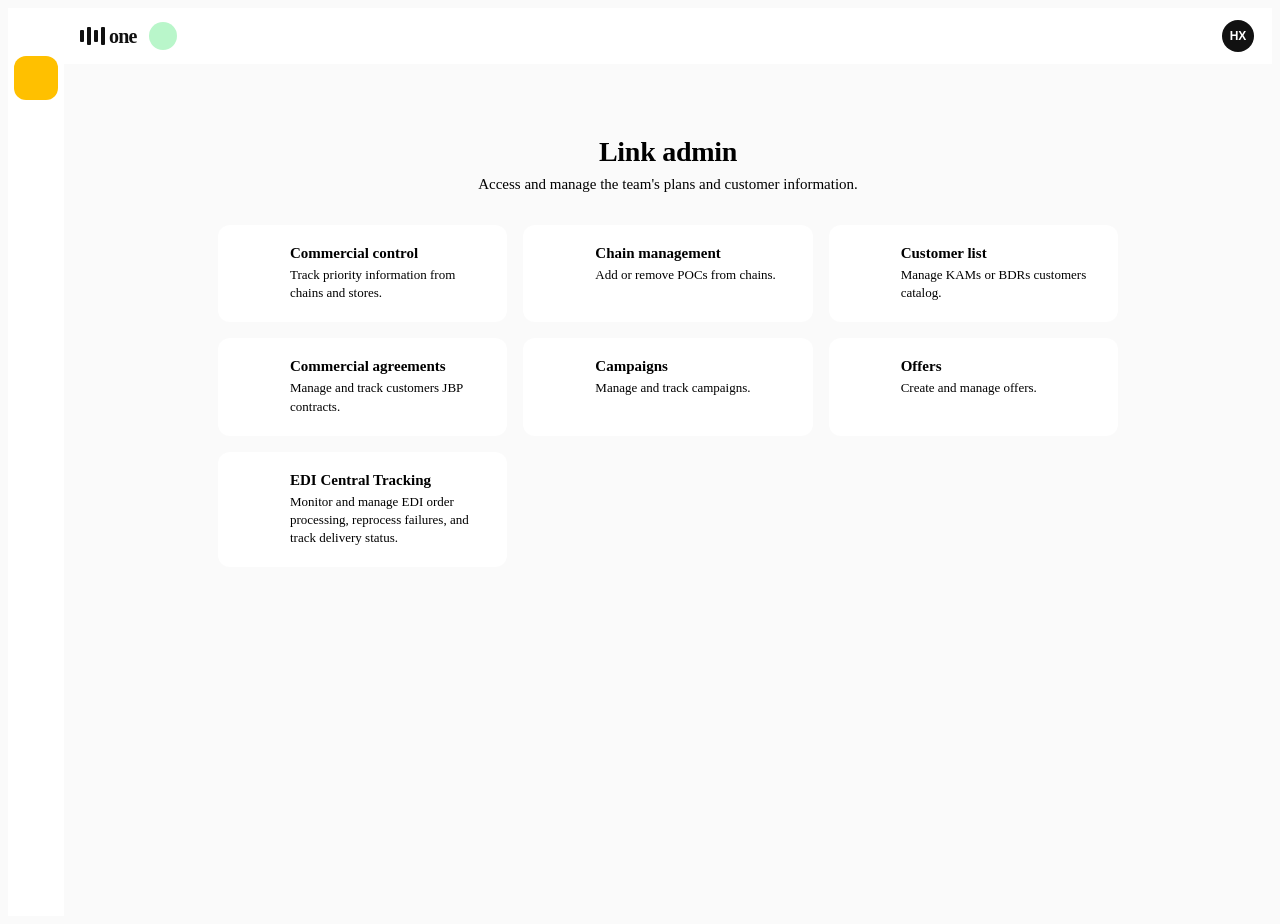
==== index.html @ a912c324 "Clean rebuild: BEES one shell + exact EDI tracker from reference prototype Co-authored-by: Cursor <c" ====
<!doctype html>
<html lang="en">
<head>
  <meta charset="utf-8" />
  <meta name="viewport" content="width=device-width,initial-scale=1" />
  <title>BEES one — Link admin</title>
  <link rel="stylesheet" href="_shared/hexa-tokens.css" />
  <link rel="stylesheet" href="_shared/hexa-components.css" />
  <link rel="stylesheet" href="styles.css" />
  <script src="_shared/hexa.js" defer></script>
  <script src="data.js"></script>
  <script
    src="_shared/hypothesis-tracker.js"
    data-prototype-id="edi-central-tracking-ops-tool"
    data-hypothesis="Ops users will adopt a self-service EDI order tracker inside BEES one Link admin instead of contacting support."
    data-variant="A"></script>
</head>
<body>
  <div class="bees-one-app">
    <!-- LEFT RAIL SIDEBAR -->
    <aside class="bees-one-rail" aria-label="Module navigation">
      <button type="button" class="bees-one-rail__toggle" title="Expand menu">
        <hexa-icon name="ChevronRightIcon"></hexa-icon>
      </button>
      <div class="bees-one-rail__stack">
        <a href="#home" class="bees-one-rail__link bees-one-rail__link--active" id="railHome" title="Home">
          <hexa-icon name="HomeIcon"></hexa-icon>
        </a>
        <a href="#orders" class="bees-one-rail__link" id="railEdi" title="EDI Tracking">
          <hexa-icon name="ClipboardIcon"></hexa-icon>
        </a>
        <a href="#" class="bees-one-rail__link" title="Catalog" onclick="event.preventDefault()">
          <hexa-icon name="AppGridIcon"></hexa-icon>
        </a>
        <a href="#" class="bees-one-rail__link" title="Customer list" onclick="event.preventDefault()">
          <hexa-icon name="UsersIcon"></hexa-icon>
        </a>
        <a href="#" class="bees-one-rail__link" title="Agreements" onclick="event.preventDefault()">
          <hexa-icon name="CalendarIcon"></hexa-icon>
        </a>
        <a href="#" class="bees-one-rail__link" title="Chain management" onclick="event.preventDefault()">
          <hexa-icon name="BuildingIcon"></hexa-icon>
        </a>
        <a href="#" class="bees-one-rail__link" title="Offers" onclick="event.preventDefault()">
          <hexa-icon name="TagIcon"></hexa-icon>
        </a>
        <a href="#" class="bees-one-rail__link" title="Campaigns" onclick="event.preventDefault()">
          <hexa-icon name="MegaphoneIcon"></hexa-icon>
        </a>
      </div>
      <div class="bees-one-rail__spacer"></div>
      <div class="bees-one-rail__bottom">
        <button type="button" class="bees-one-rail__link" title="Back" onclick="if(history.length>1)history.back()">
          <hexa-icon name="ArrowLeftIcon"></hexa-icon>
        </button>
      </div>
    </aside>

    <!-- MAIN COLUMN -->
    <div class="bees-one-main-col">

      <!-- TOP HEADER BAR -->
      <header class="bees-topbar bees-topbar--one">
        <div class="bees-topbar-inner">
          <a class="bees-one-brand" href="#home" aria-label="BEES one home">
            <span class="bees-one-brand__bars" aria-hidden="true">
              <span></span><span></span><span></span><span></span>
            </span>
            <span class="bees-one-brand__product">one</span>
          </a>
          <button type="button" class="bees-one-module-pill" aria-label="Module selector">
            <span class="bees-one-module-pill__icon"><hexa-icon name="GlobeIcon"></hexa-icon></span>
            <hexa-icon name="ChevronDownIcon" class="bees-one-module-pill__caret"></hexa-icon>
          </button>
          <span class="bees-topbar-spacer"></span>
          <button type="button" class="bees-toolbar-btn" aria-label="Notifications">
            <hexa-icon name="BellIcon"></hexa-icon>
          </button>
          <button type="button" class="bees-user-chip" aria-label="User menu">
            <span class="bees-user-chip__avatar">HX</span>
          </button>
        </div>
      </header>

      <!-- CONTENT AREA -->
      <div class="app-shell">

        <!-- SCREEN 1: Link admin landing page -->
        <section id="home" data-screen>
          <div class="link-admin-page">
            <h1 class="link-admin-title">Link admin</h1>
            <p class="link-admin-subtitle">Access and manage the team's plans and customer information.</p>
            <div class="link-admin-cards">
              <a href="#" class="link-admin-card" onclick="event.preventDefault()">
                <span class="link-admin-card__icon"><hexa-icon name="StoreIcon"></hexa-icon></span>
                <div class="link-admin-card__body">
                  <span class="link-admin-card__title">Commercial control</span>
                  <span class="link-admin-card__desc">Track priority information from chains and stores.</span>
                </div>
              </a>
              <a href="#" class="link-admin-card" onclick="event.preventDefault()">
                <span class="link-admin-card__icon"><hexa-icon name="GlobeIcon"></hexa-icon></span>
                <div class="link-admin-card__body">
                  <span class="link-admin-card__title">Chain management</span>
                  <span class="link-admin-card__desc">Add or remove POCs from chains.</span>
                </div>
              </a>
              <a href="#" class="link-admin-card" onclick="event.preventDefault()">
                <span class="link-admin-card__icon"><hexa-icon name="UsersIcon"></hexa-icon></span>
                <div class="link-admin-card__body">
                  <span class="link-admin-card__title">Customer list</span>
                  <span class="link-admin-card__desc">Manage KAMs or BDRs customers catalog.</span>
                </div>
              </a>
              <a href="#" class="link-admin-card" onclick="event.preventDefault()">
                <span class="link-admin-card__icon"><hexa-icon name="DocumentCheckIcon"></hexa-icon></span>
                <div class="link-admin-card__body">
                  <span class="link-admin-card__title">Commercial agreements</span>
                  <span class="link-admin-card__desc">Manage and track customers JBP contracts.</span>
                </div>
              </a>
              <a href="#" class="link-admin-card" onclick="event.preventDefault()">
                <span class="link-admin-card__icon"><hexa-icon name="MegaphoneIcon"></hexa-icon></span>
                <div class="link-admin-card__body">
                  <span class="link-admin-card__title">Campaigns</span>
                  <span class="link-admin-card__desc">Manage and track campaigns.</span>
                </div>
              </a>
              <a href="#" class="link-admin-card" onclick="event.preventDefault()">
                <span class="link-admin-card__icon"><hexa-icon name="TagIcon"></hexa-icon></span>
                <div class="link-admin-card__body">
                  <span class="link-admin-card__title">Offers</span>
                  <span class="link-admin-card__desc">Create and manage offers.</span>
                </div>
              </a>
              <a href="#orders" class="link-admin-card">
                <span class="link-admin-card__icon"><hexa-icon name="SyncIcon"></hexa-icon></span>
                <div class="link-admin-card__body">
                  <span class="link-admin-card__title">EDI Central Tracking</span>
                  <span class="link-admin-card__desc">Monitor and manage EDI order processing, reprocess failures, and track delivery status.</span>
                </div>
              </a>
            </div>
          </div>
        </section>

        <!-- SCREEN 2: EDI Central Tracking (orders list) -->
        <section id="orders" data-screen hidden>
          <h1 class="page-title">EDI Central Tracking</h1>

          <!-- Filter (collapsed by default) -->
          <div class="filter-block">
            <button type="button" class="filter-toggle" id="filterToggle" data-track="cta-toggle-filters" onclick="toggleFilterPanel()" aria-expanded="false">
              <hexa-icon name="FilterIcon"></hexa-icon>
              Filter
              <hexa-icon name="ChevronDownIcon" class="caret"></hexa-icon>
            </button>

            <form class="filters" id="filterForm" autocomplete="off" onsubmit="event.preventDefault();applyFilters()" hidden>
              <div class="hexa-field">
                <span class="hexa-label">Vendor</span>
                <div class="dropdown" id="vendorDropdown">
                  <button type="button" class="dropdown-trigger" data-track="filter-open-vendor" onclick="toggleDropdown('vendorDropdown')">
                    <span id="vendorLabel" class="placeholder">All vendors</span>
                    <hexa-icon name="ChevronDownIcon"></hexa-icon>
                  </button>
                  <div class="dropdown-panel" id="vendorPanel"></div>
                </div>
              </div>
              <div class="hexa-field">
                <span class="hexa-label">Account / POC</span>
                <div class="dropdown" id="pocDropdown">
                  <button type="button" class="dropdown-trigger" data-track="filter-open-poc" onclick="toggleDropdown('pocDropdown')">
                    <span id="pocLabel" class="placeholder">My POCs (4)</span>
                    <hexa-icon name="ChevronDownIcon"></hexa-icon>
                  </button>
                  <div class="dropdown-panel" id="pocPanel"></div>
                </div>
              </div>
              <div class="hexa-field">
                <span class="hexa-label">Purchase order number</span>
                <span class="hexa-input-wrap">
                  <hexa-icon name="SearchIcon"></hexa-icon>
                  <input class="hexa-input" id="poInput" placeholder="e.g. 12345678" inputmode="numeric" />
                </span>
              </div>
              <div class="hexa-field">
                <span class="hexa-label">Period (max 30 days)</span>
                <div class="period-row">
                  <span class="hexa-input-wrap"><input class="hexa-input" id="dateFrom" type="date" /></span>
                  <span class="text-fg-neutral-tertiary">→</span>
                  <span class="hexa-input-wrap"><input class="hexa-input" id="dateTo" type="date" /></span>
                </div>
              </div>
              <div class="hexa-field">
                <span class="hexa-label">Status</span>
                <div class="dropdown" id="statusDropdown">
                  <button type="button" class="dropdown-trigger" data-track="filter-open-status" onclick="toggleDropdown('statusDropdown')">
                    <span id="statusLabel" class="placeholder">All statuses</span>
                    <hexa-icon name="ChevronDownIcon"></hexa-icon>
                  </button>
                  <div class="dropdown-panel" id="statusPanel"></div>
                </div>
              </div>
              <div class="filter-actions">
                <div class="left">
                  <button type="submit" id="applyBtn" class="hexa-btn hexa-btn--primary" data-track="cta-apply-filters">
                    <hexa-icon name="FilterIcon"></hexa-icon>
                    Apply filters
                  </button>
                  <button type="button" class="hexa-btn hexa-btn--tertiary" data-track="cta-clear-filters" onclick="clearFilters()">Clear all</button>
                </div>
                <div class="text-body-xs text-fg-neutral-tertiary" id="periodHint"></div>
              </div>
            </form>
          </div>

          <!-- Overview KPI cards -->
          <div class="summary-cards" id="summaryCards" role="region" aria-label="Order summary"></div>

          <!-- Active filter chips -->
          <div class="result-bar" id="resultBar" hidden>
            <div class="chip-row" id="activeFilters"></div>
          </div>

          <!-- Bulk actions toolbar -->
          <div class="bulk-bar" id="bulkBar">
            <label class="bulk-select-all">
              <input type="checkbox" id="bulkSelectAll" data-track="bulk-select-all" onchange="toggleSelectAllOnPage(this.checked)" />
              <span id="bulkSelectAllLabel">Select all on this page</span>
            </label>
            <div class="bulk-actions">
              <span class="bulk-count" id="bulkCount">0 selected</span>
              <button type="button" class="hexa-btn hexa-btn--tertiary" id="bulkClearBtn" data-track="bulk-clear" onclick="clearSelection()" disabled>Clear selection</button>
              <button type="button" class="hexa-btn hexa-btn--primary" id="bulkReprocessBtn" data-track="cta-bulk-reprocess" onclick="reprocessSelected()" disabled>
                <hexa-icon name="SyncIcon"></hexa-icon>
                <span id="bulkReprocessLabel">Reprocess selected</span>
              </button>
            </div>
          </div>

          <!-- List + pagination -->
          <div id="tableWrap"></div>

          <!-- Empty state -->
          <template id="emptyTpl">
            <div class="hexa-empty">
              <hexa-illustration name="NoSearchResults"></hexa-illustration>
              <h3>No orders match your filters</h3>
              <p>Try widening the period or clearing some filters.</p>
              <button class="hexa-btn hexa-btn--secondary" data-track="cta-empty-clear" onclick="clearFilters()">Clear all filters</button>
            </div>
          </template>
        </section>

        <!-- SCREEN 3: Order details (item-level page) -->
        <section id="orderItems" data-screen hidden>
          <div class="order-details-band">
            <div class="order-details-band-inner">
              <nav class="order-details-breadcrumb" aria-label="Breadcrumb">
                <a href="#orders" class="crumb crumb--icon" data-track="item-breadcrumb-home" aria-label="Home">
                  <hexa-icon name="HomeIcon"></hexa-icon>
                </a>
                <hexa-icon name="ChevronRightIcon" class="crumb-sep"></hexa-icon>
                <a href="#orders" class="crumb" data-track="item-breadcrumb-orders">EDI Central Tracking</a>
                <hexa-icon name="ChevronRightIcon" class="crumb-sep"></hexa-icon>
                <span class="crumb crumb--current" aria-current="page">Order details</span>
              </nav>
              <div class="order-details-band-row">
                <h1 class="order-details-title">Order details</h1>
                <div class="order-details-band-actions">
                  <button type="button" class="band-btn band-btn--ghost" data-track="item-open-summary" onclick="openDrawer(view.itemPageOrderId)">
                    <hexa-icon name="InfoIcon"></hexa-icon>
                    View summary
                  </button>
                  <button type="button" class="band-btn band-btn--primary" id="itemPageReprocessBtn" data-track="item-reprocess" onclick="reprocessFromItemPage()">
                    <hexa-icon name="SyncIcon"></hexa-icon>
                    Reprocess order
                  </button>
                </div>
              </div>
            </div>
          </div>

          <div class="order-details-body">
            <div class="order-details-card">
              <div class="order-details-summary" id="itemPageSummary"></div>
            </div>

            <div class="item-summary-cards" id="itemSummaryCards"></div>

            <div id="itemListWrap"></div>
          </div>
        </section>

      </div><!-- /.app-shell -->
    </div><!-- /.bees-one-main-col -->
  </div><!-- /.bees-one-app -->

  <!-- ORDER DETAIL DRAWER (non-modal side panel) -->
  <div id="drawerScrim" class="drawer-scrim" hidden onclick="closeDrawer()"></div>
  <aside id="orderDrawer" class="order-drawer" role="dialog" aria-modal="false" aria-labelledby="drawerTitle" hidden>
    <header>
      <div>
        <div class="text-body-xs text-fg-neutral-tertiary" style="text-transform:uppercase;letter-spacing:.05em">Order detail</div>
        <h3 id="drawerTitle" style="margin:4px 0 0">—</h3>
      </div>
      <button class="hexa-icon-btn" data-track="drawer-close" onclick="closeDrawer()" aria-label="Close">
        <hexa-icon name="CloseIcon"></hexa-icon>
      </button>
    </header>
    <div class="body" id="drawerBody"></div>
    <footer>
      <button class="hexa-btn hexa-btn--tertiary" data-track="drawer-cancel" onclick="closeDrawer()">Close</button>
      <button class="hexa-btn hexa-btn--primary" id="drawerReprocess" data-track="drawer-reprocess" onclick="reprocessFromDrawer()">
        <hexa-icon name="SyncIcon"></hexa-icon>
        Reprocess
      </button>
    </footer>
  </aside>

  <script>
  // ============================================================
  // STATE
  // ============================================================
  const D = window.EDI_DATA;
  const defaultPocs = () => new Set(D.POCS.filter(p => p.user).map(p => p.id));
  const draft = {
    vendors: new Set(),
    pocs: defaultPocs(),
    statuses: new Set(),
  };
  const applied = {
    vendors: new Set(),
    pocs: defaultPocs(),
    poQuery: '',
    dateFrom: null,
    dateTo: null,
    statuses: new Set(),
  };
  const view = {
    openOrderId: null,
    itemPageOrderId: null,
    page: 1,
    pageSize: 10,
    selected: new Set(),
  };

  const REPROCESSABLE_STATUSES = new Set(['BLOCKED', 'REJECTED', 'ALERTS']);
  const isReprocessable = (o) => REPROCESSABLE_STATUSES.has(o.statusId);

  // ============================================================
  // INIT
  // ============================================================
  function fmtDate(iso) {
    const d = new Date(iso);
    return d.toLocaleDateString(undefined, { day: '2-digit', month: 'short', year: 'numeric' }) + ' ' + d.toLocaleTimeString(undefined, { hour: '2-digit', minute: '2-digit' });
  }
  function fmtDateOnly(iso) {
    return new Date(iso).toLocaleDateString(undefined, { day: '2-digit', month: 'short' });
  }
  function fmtMoney(n) { return '$' + n.toLocaleString(undefined, { minimumFractionDigits: 2, maximumFractionDigits: 2 }); }
  function isoDay(d) { return d.toISOString().slice(0, 10); }

  (function initPeriod() {
    const today = new Date();
    const from = new Date(today.getTime() - 29 * 86400000);
    document.getElementById('dateTo').value = isoDay(today);
    document.getElementById('dateFrom').value = isoDay(from);
    document.getElementById('dateTo').max = isoDay(today);
    document.getElementById('dateFrom').max = isoDay(today);
    applied.dateFrom = isoDay(from);
    applied.dateTo = isoDay(today);
    document.getElementById('periodHint').textContent = 'Maximum interval: 30 days · default: last 30 days';
  })();

  function renderVendorPanel() {
    const panel = document.getElementById('vendorPanel');
    panel.innerHTML = D.VENDORS.map(v => `
      <label class="opt"><input type="checkbox" value="${v.code}" ${draft.vendors.has(v.code) ? 'checked' : ''} onchange="toggleDraft('vendors', this.value, this.checked)"/> ${v.name}</label>
    `).join('');
  }
  function renderPocPanel(query) {
    const panel = document.getElementById('pocPanel');
    const q = (query || '').toLowerCase();
    const list = D.POCS.filter(p => !q || p.name.toLowerCase().includes(q) || p.id.toLowerCase().includes(q) || p.city.toLowerCase().includes(q));
    panel.innerHTML = `
      <div class="search">
        <span class="hexa-input-wrap">
          <hexa-icon name="SearchIcon"></hexa-icon>
          <input class="hexa-input" placeholder="Search POC name, id, city…" oninput="renderPocPanel(this.value)" value="${query || ''}" />
        </span>
      </div>
      ${list.map(p => `
        <label class="opt">
          <input type="checkbox" value="${p.id}" ${draft.pocs.has(p.id) ? 'checked' : ''} onchange="toggleDraft('pocs', this.value, this.checked)"/>
          <span style="flex:1">${p.name}${p.user ? ' <span class=\"hexa-tag hexa-tag--brand\" style=\"margin-left:6px\">Yours</span>' : ''}</span>
          <span class="text-body-xs text-fg-neutral-tertiary">${p.id} · ${p.city}</span>
        </label>
      `).join('') || '<div class="text-body-sm text-fg-neutral-tertiary p-sm">No POC matches.</div>'}
    `;
  }
  function renderStatusPanel() {
    const panel = document.getElementById('statusPanel');
    panel.innerHTML = D.STATUSES.map(s => `
      <label class="opt"><input type="checkbox" value="${s.id}" ${draft.statuses.has(s.id) ? 'checked' : ''} onchange="toggleDraft('statuses', this.value, this.checked)"/>
        <span class="hexa-status-badge hexa-status-badge--${s.tone}">${s.label}</span>
      </label>
    `).join('');
  }
  renderVendorPanel();
  renderPocPanel('');
  renderStatusPanel();

  function toggleDraft(key, value, on) {
    if (on) draft[key].add(value); else draft[key].delete(value);
    syncDropdownLabels();
    markDirty();
    HT.track('filter_drafted', { filter: key, on });
  }

  function setsEqual(a, b) {
    if (a.size !== b.size) return false;
    for (const x of a) if (!b.has(x)) return false;
    return true;
  }
  function isDirty() {
    return !setsEqual(draft.vendors, applied.vendors)
        || !setsEqual(draft.pocs, applied.pocs)
        || !setsEqual(draft.statuses, applied.statuses);
  }
  function markDirty() {
    document.getElementById('applyBtn').classList.toggle('is-dirty', isDirty());
  }

  function syncDropdownLabels() {
    const vCount = draft.vendors.size;
    document.getElementById('vendorLabel').className = vCount ? '' : 'placeholder';
    document.getElementById('vendorLabel').textContent = vCount ? (vCount + ' vendor' + (vCount > 1 ? 's' : '')) : 'All vendors';

    const pCount = draft.pocs.size;
    document.getElementById('pocLabel').className = pCount ? '' : 'placeholder';
    document.getElementById('pocLabel').textContent = pCount ? (pCount + ' POC' + (pCount > 1 ? 's' : '')) : 'All POCs';

    const sCount = draft.statuses.size;
    document.getElementById('statusLabel').className = sCount ? '' : 'placeholder';
    document.getElementById('statusLabel').textContent = sCount ? (sCount + ' status' + (sCount > 1 ? 'es' : '')) : 'All statuses';
  }
  syncDropdownLabels();

  document.addEventListener('click', (e) => {
    document.querySelectorAll('.dropdown.is-open').forEach((dd) => {
      if (!dd.contains(e.target)) dd.classList.remove('is-open');
    });
  });
  function toggleDropdown(id) {
    const dd = document.getElementById(id);
    const isOpen = dd.classList.contains('is-open');
    document.querySelectorAll('.dropdown.is-open').forEach((d) => d.classList.remove('is-open'));
    if (!isOpen) {
      dd.classList.add('is-open');
      positionDropdownPanel(dd);
    }
    event.stopPropagation();
  }
  function positionDropdownPanel(dd) {
    const trigger = dd.querySelector('.dropdown-trigger');
    const panel = dd.querySelector('.dropdown-panel');
    if (!trigger || !panel) return;
    const r = trigger.getBoundingClientRect();
    const panelWidth = Math.max(r.width, 240);
    panel.style.minWidth = panelWidth + 'px';
    panel.style.top = (r.bottom + 4) + 'px';
    const wouldOverflow = (r.left + panelWidth) > (window.innerWidth - 16);
    panel.style.left = wouldOverflow ? (r.right - panelWidth) + 'px' : r.left + 'px';
  }
  ['scroll', 'resize'].forEach(ev => window.addEventListener(ev, () => {
    document.querySelectorAll('.dropdown.is-open').forEach(positionDropdownPanel);
  }, true));

  function enforcePeriodCap() {
    const fromEl = document.getElementById('dateFrom');
    const toEl = document.getElementById('dateTo');
    if (!fromEl.value || !toEl.value) return;
    const from = new Date(fromEl.value);
    const to = new Date(toEl.value);
    const diffDays = Math.round((to - from) / 86400000);
    if (diffDays < 0) { toEl.value = fromEl.value; }
    if (diffDays > 30) {
      const capped = new Date(from.getTime() + 30 * 86400000);
      toEl.value = isoDay(capped);
      flashHint('Period capped at 30 days.');
    }
    applied.dateFrom = fromEl.value;
    applied.dateTo = toEl.value;
    HT.track('period_set', { days: Math.round((new Date(applied.dateTo) - new Date(applied.dateFrom)) / 86400000) + 1 });
  }
  function flashHint(msg) {
    const el = document.getElementById('periodHint');
    const original = el.textContent;
    el.textContent = msg;
    el.style.color = 'var(--hexa-status-warning)';
    setTimeout(() => { el.textContent = original; el.style.color = ''; }, 2400);
  }
  document.getElementById('dateFrom').addEventListener('change', () => { enforcePeriodCap(); view.page = 1; renderTable(); });
  document.getElementById('dateTo').addEventListener('change', () => { enforcePeriodCap(); view.page = 1; renderTable(); });

  document.getElementById('poInput').addEventListener('input', (e) => {
    applied.poQuery = e.target.value.trim();
    view.page = 1;
    renderTable();
    if (applied.poQuery) HT.track('filter_applied', { filter: 'po_number', length: applied.poQuery.length });
  });

  function applyFilters() {
    applied.vendors = new Set(draft.vendors);
    applied.pocs = new Set(draft.pocs);
    applied.statuses = new Set(draft.statuses);
    view.page = 1;
    markDirty();
    HT.track('filters_applied_explicit', {
      vendor_count: applied.vendors.size,
      poc_count: applied.pocs.size,
      status_count: applied.statuses.size,
      has_po: !!applied.poQuery,
      days: Math.round((new Date(applied.dateTo) - new Date(applied.dateFrom)) / 86400000) + 1,
    });
    renderTable();
  }

  function clearFilters() {
    draft.vendors.clear();
    draft.pocs = defaultPocs();
    draft.statuses.clear();
    applied.vendors.clear();
    applied.pocs = defaultPocs();
    applied.statuses.clear();
    applied.poQuery = '';
    document.getElementById('poInput').value = '';
    const today = new Date();
    document.getElementById('dateTo').value = isoDay(today);
    document.getElementById('dateFrom').value = isoDay(new Date(today.getTime() - 29 * 86400000));
    applied.dateFrom = document.getElementById('dateFrom').value;
    applied.dateTo = document.getElementById('dateTo').value;
    renderVendorPanel(); renderPocPanel(''); renderStatusPanel();
    syncDropdownLabels();
    markDirty();
    view.page = 1;
    renderTable();
    HT.track('filters_cleared');
  }

  // ============================================================
  // TABLE
  // ============================================================
  function filteredOrders(opts = {}) {
    const fromTs = applied.dateFrom ? new Date(applied.dateFrom).getTime() : 0;
    const toTs = applied.dateTo ? new Date(applied.dateTo).getTime() + 86400000 - 1 : Infinity;
    return D.orders.filter((o) => {
      if (applied.vendors.size && !applied.vendors.has(o.vendorCode)) return false;
      if (applied.pocs.size && !applied.pocs.has(o.pocId)) return false;
      if (!opts.ignoreStatus && applied.statuses.size && !applied.statuses.has(o.statusId)) return false;
      if (applied.poQuery && !o.poNumber.includes(applied.poQuery)) return false;
      const t = new Date(o.receivedAt).getTime();
      if (t < fromTs || t > toTs) return false;
      return true;
    });
  }

  function removeAppliedFilter(key, value) {
    applied[key].delete(value);
    draft[key].delete(value);
    view.page = 1;
    syncDropdownLabels();
    markDirty();
    if (key === 'vendors') renderVendorPanel();
    if (key === 'pocs')    renderPocPanel('');
    if (key === 'statuses') renderStatusPanel();
    renderTable();
    HT.track('filter_chip_removed', { filter: key });
  }
  function clearPoQuery() {
    document.getElementById('poInput').value = '';
    applied.poQuery = '';
    view.page = 1;
    renderTable();
    HT.track('filter_chip_removed', { filter: 'po_number' });
  }

  function renderActiveFilterChips() {
    const root = document.getElementById('activeFilters');
    const chips = [];
    applied.vendors.forEach((v) => {
      const name = D.VENDORS.find(x => x.code === v)?.name || v;
      chips.push(`<button class="hexa-chip" onclick="removeAppliedFilter('vendors','${v}')"><hexa-icon name="CloseIcon"></hexa-icon> ${name}</button>`);
    });
    applied.statuses.forEach((s) => {
      const st = D.STATUSES.find(x => x.id === s);
      chips.push(`<button class="hexa-chip" onclick="removeAppliedFilter('statuses','${s}')"><hexa-icon name="CloseIcon"></hexa-icon> ${st.label}</button>`);
    });
    if (applied.poQuery) {
      chips.push(`<button class="hexa-chip" onclick="clearPoQuery()"><hexa-icon name="CloseIcon"></hexa-icon> PO: ${applied.poQuery}</button>`);
    }
    const dPocs = [...defaultPocs()];
    const pocsArr = [...applied.pocs];
    const isDefaultSel = pocsArr.length === dPocs.length && pocsArr.every(p => dPocs.includes(p));
    if (!isDefaultSel && applied.pocs.size) {
      chips.push(`<span class="hexa-chip" style="cursor:default">${applied.pocs.size} POC${applied.pocs.size > 1 ? 's' : ''} selected</span>`);
    }
    root.innerHTML = chips.join('');
  }

  // ============================================================
  // FILTER TOGGLE
  // ============================================================
  function toggleFilterPanel() {
    const form = document.getElementById('filterForm');
    const btn = document.getElementById('filterToggle');
    const open = form.hidden;
    form.hidden = !open;
    btn.setAttribute('aria-expanded', String(open));
    HT.track('filter_panel_toggled', { open });
  }

  function statusPill(o) {
    const map = { success: 'is-success', warning: 'is-warning', error: 'is-error', info: 'is-info', blocked: 'is-blocked' };
    return `<span class="status-pill ${map[o.statusTone] || 'is-neutral'}">${o.statusLabel}</span>`;
  }

  // ============================================================
  // SUMMARY KPI CARDS
  // ============================================================
  function renderSummary() {
    const orders = filteredOrders({ ignoreStatus: true });
    const total = orders.length || 1;
    const counts = { ACCEPTED: 0, ALERTS: 0, BLOCKED: 0, REJECTED: 0, PENDING: 0 };
    for (const o of orders) {
      if (o.statusId === 'ACCEPTED') counts.ACCEPTED++;
      else if (o.statusId === 'ALERTS') counts.ALERTS++;
      else if (o.statusId === 'BLOCKED') counts.BLOCKED++;
      else if (o.statusId === 'REJECTED') counts.REJECTED++;
      else counts.PENDING++;
    }
    const cards = [
      { id: 'ACCEPTED', label: 'Accepted',             tone: 'success', count: counts.ACCEPTED, filterIds: ['ACCEPTED'] },
      { id: 'ALERTS',   label: 'Needs attention',      tone: 'warning', count: counts.ALERTS,   filterIds: ['ALERTS'] },
      { id: 'BLOCKED',  label: 'Blocked',              tone: 'blocked', count: counts.BLOCKED,  filterIds: ['BLOCKED'] },
      { id: 'REJECTED', label: 'Rejected',             tone: 'error',   count: counts.REJECTED, filterIds: ['REJECTED'] },
      { id: 'PENDING',  label: 'In queue',             tone: 'info',    count: counts.PENDING,  filterIds: ['WAITING','PROCESSING'] },
    ];
    document.getElementById('summaryCards').innerHTML = cards.map((c) => {
      const isActive = c.filterIds.length === applied.statuses.size && c.filterIds.every(s => applied.statuses.has(s));
      const pct = orders.length ? Math.round((c.count / orders.length) * 100) : 0;
      return `
        <div class="summary-card ${isActive ? 'is-active' : ''}" title="${c.label} — ${c.count.toLocaleString()} of ${orders.length.toLocaleString()}">
          <div class="header-row">
            <span class="label">
              <span class="dot dot-${c.tone}"></span>
              <span class="label-text">${c.label}</span>
            </span>
            <button type="button" class="filter-link ${isActive ? 'is-active' : ''}"
              data-track="summary-card-${c.id.toLowerCase()}"
              onclick="toggleSummaryFilter(${JSON.stringify(c.filterIds).replace(/"/g, '&quot;')}, '${c.id}')">
              ${isActive ? 'Clear' : 'Filter'}
            </button>
          </div>
          <div class="value-row">
            <span class="pct">${pct}%</span>
            <span class="of">${c.count.toLocaleString()} of ${orders.length.toLocaleString()}</span>
          </div>
        </div>
      `;
    }).join('');
  }

  function toggleSummaryFilter(statusIds, summaryId) {
    const sameSet = statusIds.length === applied.statuses.size && statusIds.every(s => applied.statuses.has(s));
    applied.statuses = new Set(sameSet ? [] : statusIds);
    draft.statuses = new Set(applied.statuses);
    renderStatusPanel();
    syncDropdownLabels();
    markDirty();
    view.page = 1;
    HT.track('summary_card_clicked', { card: summaryId, on: !sameSet });
    renderTable();
  }

  function renderTable() {
    renderActiveFilterChips();
    renderSummary();
    const orders = filteredOrders();
    const wrap = document.getElementById('tableWrap');
    if (!orders.length) {
      wrap.innerHTML = '';
      const tpl = document.getElementById('emptyTpl');
      wrap.appendChild(tpl.content.cloneNode(true));
      return;
    }

    const total = orders.length;
    const pageSize = view.pageSize;
    const totalPages = Math.max(1, Math.ceil(total / pageSize));
    if (view.page > totalPages) view.page = totalPages;
    const start = (view.page - 1) * pageSize;
    const end = Math.min(start + pageSize, total);
    const pageOrders = orders.slice(start, end);

    const rows = pageOrders.map((o) => {
      const selectable = isReprocessable(o);
      const checked = view.selected.has(o.id);
      const checkboxCell = selectable
        ? `<label class="cell-select" onclick="event.stopPropagation()" title="Select for bulk reprocess">
             <input type="checkbox" data-track="row-select-${o.statusId.toLowerCase()}"
                    ${checked ? 'checked' : ''}
                    onchange="toggleRowSelection('${o.id}', this.checked)" />
           </label>`
        : `<span class="cell-select cell-select--disabled" title="${o.statusLabel} orders can't be reprocessed"></span>`;

      const reprocessBtn = selectable
        ? `<button type="button" class="row-action row-action--primary"
                 data-track="row-reprocess-${o.statusId.toLowerCase()}"
                 onclick="event.stopPropagation();reprocessOrder('${o.id}')"
                 title="Reprocess this order">
             <hexa-icon name="SyncIcon"></hexa-icon>
           </button>`
        : '';

      return `
        <div class="order-row ${selectable ? 'is-selectable' : ''} ${checked ? 'is-selected' : ''}"
             data-id="${o.id}"
             onclick="openItemPage('${o.id}')"
             data-track="row-open-items"
             role="button" tabindex="0"
             onkeydown="if(event.key==='Enter'||event.key===' '){event.preventDefault();openItemPage('${o.id}')}">
          ${checkboxCell}
          <div class="cell cell-status">${statusPill(o)}</div>
          <div class="cell cell-date">${fmtDate(o.receivedAt)}</div>
          <div class="cell cell-account">
            <span class="cell-account-name">${o.pocName}</span>
            <span class="cell-account-id">${o.pocId}</span>
          </div>
          <div class="cell cell-vendor">${o.vendorName}</div>
          <div class="cell cell-po mono">${o.poNumber}</div>
          <div class="cell cell-bees mono">${o.beesOrderNumber
              ? o.beesOrderNumber
              : `<span class="muted">—</span>`}</div>
          <div class="row-actions" onclick="event.stopPropagation()">
            <button type="button" class="row-action"
                    data-track="row-summary"
                    onclick="event.stopPropagation();openDrawer('${o.id}')"
                    title="View order summary">
              <hexa-icon name="InfoIcon"></hexa-icon>
            </button>
            ${reprocessBtn}
          </div>
        </div>
      `;
    }).join('');

    const headerRow = `
      <div class="order-row order-row--head" role="row">
        <div class="cell-select cell-select--head" aria-hidden="true"></div>
        <div class="cell cell-status">Status</div>
        <div class="cell cell-date">Receive date</div>
        <div class="cell cell-account">Account / POC</div>
        <div class="cell cell-vendor">Vendor</div>
        <div class="cell cell-po">PO number</div>
        <div class="cell cell-bees">BEES order number</div>
        <div class="row-actions"></div>
      </div>
    `;

    wrap.innerHTML = `
      <div class="order-table">
        <div class="order-list">${headerRow}${rows}</div>
      </div>
      ${renderPagination(start, end, total, totalPages)}
    `;

    syncBulkBar(pageOrders);
  }

  function renderPagination(start, end, total, totalPages) {
    const cur = view.page;
    const set = new Set([1, totalPages, cur, cur - 1, cur + 1]);
    const pageNums = [...set].filter(n => n >= 1 && n <= totalPages).sort((a, b) => a - b);
    const buttons = [];
    let prev = 0;
    for (const n of pageNums) {
      if (n - prev > 1) buttons.push(`<span class="page-ellipsis">…</span>`);
      buttons.push(`<button class="page-btn ${n === cur ? 'is-current' : ''}" onclick="goToPage(${n})" data-track="pagination-page" aria-label="Page ${n}">${n}</button>`);
      prev = n;
    }
    return `
      <div class="pagination">
        <span class="meta">${(start + 1).toLocaleString()} - ${end.toLocaleString()} of ${total.toLocaleString()}</span>
        <label class="page-size">
          Lines per page:
          <select class="hexa-select" onchange="changePageSize(this.value)">
            ${[10, 25, 50, 100].map(n => `<option value="${n}" ${n === view.pageSize ? 'selected' : ''}>${n}</option>`).join('')}
          </select>
        </label>
        <div class="pages">
          <button class="page-btn" onclick="goToPage(1)"          ${cur === 1 ? 'disabled' : ''} data-track="pagination-first" aria-label="First page"><hexa-icon name="ChevronDoubleLeftIcon"></hexa-icon></button>
          <button class="page-btn" onclick="goToPage(${cur - 1})" ${cur === 1 ? 'disabled' : ''} data-track="pagination-prev"  aria-label="Previous page"><hexa-icon name="ChevronLeftIcon"></hexa-icon></button>
          ${buttons.join('')}
          <button class="page-btn" onclick="goToPage(${cur + 1})" ${cur === totalPages ? 'disabled' : ''} data-track="pagination-next" aria-label="Next page"><hexa-icon name="ChevronRightIcon"></hexa-icon></button>
          <button class="page-btn" onclick="goToPage(${totalPages})" ${cur === totalPages ? 'disabled' : ''} data-track="pagination-last" aria-label="Last page"><hexa-icon name="ChevronDoubleRightIcon"></hexa-icon></button>
        </div>
      </div>
    `;
  }

  function goToPage(n) {
    if (n < 1) return;
    view.page = n;
    HT.track('pagination_changed', { page: n });
    renderTable();
    document.querySelector('.order-list')?.scrollIntoView({ behavior: 'smooth', block: 'start' });
  }
  function changePageSize(n) {
    view.pageSize = Number(n);
    view.page = 1;
    HT.track('page_size_changed', { size: view.pageSize });
    renderTable();
  }

  renderTable();

  // ============================================================
  // REPROCESS (mock)
  // ============================================================
  function applyReprocessOutcome(o) {
    const r = Math.random();
    if (r < 0.50) {
      o.statusId = 'ACCEPTED';  o.statusLabel = 'Accepted';
      o.statusTone = 'success'; o.reason = '';
    } else if (r < 0.75) {
      o.statusId = 'ALERTS';    o.statusLabel = 'Accepted with alerts';
      o.statusTone = 'warning'; o.reason = D.ALERT_REASONS[Math.floor(Math.random() * D.ALERT_REASONS.length)];
    } else if (r < 0.90) {
      o.statusId = 'BLOCKED';   o.statusLabel = 'Blocked';
      o.statusTone = 'blocked'; o.reason = D.BLOCKED_REASONS[Math.floor(Math.random() * D.BLOCKED_REASONS.length)];
    } else {
      o.statusId = 'REJECTED';  o.statusLabel = 'Rejected';
      o.statusTone = 'error';   o.reason = D.REJECT_REASONS[Math.floor(Math.random() * D.REJECT_REASONS.length)];
    }
    if (o.statusId === 'ACCEPTED' || o.statusId === 'ALERTS') {
      if (!o.beesOrderNumber) {
        o.beesOrderNumber = 'BEES-' + (1000000000 + Math.floor(Math.random() * 8999999999)).toString();
      }
    } else {
      o.beesOrderNumber = null;
    }
  }

  function reprocessOrder(id) {
    const o = D.orders.find(x => x.id === id);
    if (!o) return;
    HT.track('reprocess_triggered', { status_before: o.statusId, vendor: o.vendorCode });
    setTimeout(() => {
      applyReprocessOutcome(o);
      HT.track('reprocess_completed', { outcome: o.statusId });
      renderTable();
      const row = document.querySelector(`.order-row[data-id="${id}"]`);
      if (row) row.classList.add('flash');
      if (view.openOrderId === id) populateDrawer(o);
    }, 900);
  }

  function reprocessFromDrawer() {
    if (!view.openOrderId) return;
    const o = D.orders.find(x => x.id === view.openOrderId);
    const btn = document.getElementById('drawerReprocess');
    btn.classList.add('hexa-btn--loading');
    btn.disabled = true;
    HT.track('reprocess_triggered', { status_before: o.statusId, vendor: o.vendorCode, source: 'drawer' });
    setTimeout(() => {
      applyReprocessOutcome(o);
      HT.track('reprocess_completed', { outcome: o.statusId, source: 'drawer' });
      btn.classList.remove('hexa-btn--loading');
      btn.disabled = false;
      populateDrawer(o);
      renderTable();
      const row = document.querySelector(`.order-row[data-id="${o.id}"]`);
      if (row) row.classList.add('flash');
    }, 900);
  }

  // ============================================================
  // DRAWER
  // ============================================================
  function openDrawer(id) {
    const o = D.orders.find(x => x.id === id);
    if (!o) return;
    view.openOrderId = id;
    HT.track('order_drawer_opened', { status: o.statusId, vendor: o.vendorCode });
    populateDrawer(o);
    document.getElementById('orderDrawer').hidden = false;
    document.getElementById('drawerScrim').hidden = false;
  }
  function closeDrawer() {
    if (!view.openOrderId) return;
    view.openOrderId = null;
    document.getElementById('orderDrawer').hidden = true;
    document.getElementById('drawerScrim').hidden = true;
    HT.track('order_drawer_closed');
  }
  function populateDrawer(o) {
    document.getElementById('drawerTitle').textContent = 'PO ' + o.poNumber;
    const reprocessBtn = document.getElementById('drawerReprocess');
    const reprocessable = (o.statusId === 'REJECTED' || o.statusId === 'ALERTS' || o.statusId === 'BLOCKED');
    reprocessBtn.style.display = reprocessable ? '' : 'none';

    const alertVariant = o.statusTone === 'success' ? 'info'
                       : o.statusTone === 'blocked' ? 'warning'
                       : o.statusTone;
    const alertIcon = o.statusTone === 'error'   ? 'AlertOctagonIcon'
                    : o.statusTone === 'blocked' ? 'BlockedIcon'
                    : o.statusTone === 'warning' ? 'AlertTriangleIcon'
                    : 'AlertIcon';
    const alertTitle = o.statusTone === 'error'   ? 'Why was this rejected?'
                     : o.statusTone === 'blocked' ? 'Why is this on hold?'
                     : 'What changed?';
    const blockedFooter = o.statusTone === 'blocked'
      ? `<div class="text-body-xs text-fg-neutral-secondary" style="margin-top:8px">If not resolved within the SLA, this order will auto-transition to <strong>Rejected</strong>. Fix the underlying issue and reprocess to release it.</div>`
      : '';
    const reasonBlock = o.reason ? `
      <div class="hexa-alert hexa-alert--${alertVariant}">
        <hexa-icon name="${alertIcon}"></hexa-icon>
        <div class="hexa-alert-body">
          <div class="hexa-alert-title">${alertTitle}</div>
          ${o.reason}
          ${blockedFooter}
        </div>
      </div>` : '';

    document.getElementById('drawerBody').innerHTML = `
      <div class="section">
        ${statusPill(o)}
        ${reasonBlock}
      </div>
      <div class="section">
        <h4>Order</h4>
        <dl class="kv">
          <dt>Receive date</dt><dd>${fmtDate(o.receivedAt)}</dd>
          <dt>Vendor</dt><dd>${o.vendorName}</dd>
          <dt>POC</dt><dd>${o.pocName}<br><span class="text-body-xs text-fg-neutral-tertiary">${o.pocId} · ${o.pocCity}</span></dd>
          <dt>PO number</dt><dd style="font-family:ui-monospace,Menlo,monospace">${o.poNumber}</dd>
          <dt>Items</dt><dd>${o.itemCount}</dd>
          <dt>Total value</dt><dd>${fmtMoney(o.totalValue)}</dd>
        </dl>
      </div>
      <div class="section">
        <h4>What happens when you reprocess?</h4>
        <p class="text-body-sm text-fg-neutral-secondary">We resubmit this order to the vendor's processing pipeline. Use this after fixing the underlying configuration (POC mapping, item catalog, delivery window). Original PO number is preserved.</p>
      </div>
    `;
  }

  document.addEventListener('keydown', (e) => { if (e.key === 'Escape' && view.openOrderId) closeDrawer(); });

  // ============================================================
  // BULK SELECTION
  // ============================================================
  function toggleRowSelection(id, on) {
    if (on) view.selected.add(id); else view.selected.delete(id);
    HT.track('row_selection_toggled', { id, on, total_selected: view.selected.size });
    const row = document.querySelector(`.order-row[data-id="${id}"]`);
    if (row) row.classList.toggle('is-selected', on);
    const orders = filteredOrders();
    const start = (view.page - 1) * view.pageSize;
    const pageOrders = orders.slice(start, start + view.pageSize);
    syncBulkBar(pageOrders);
  }

  function toggleSelectAllOnPage(on) {
    const orders = filteredOrders();
    const start = (view.page - 1) * view.pageSize;
    const pageOrders = orders.slice(start, start + view.pageSize);
    const selectablePageIds = pageOrders.filter(isReprocessable).map(o => o.id);
    selectablePageIds.forEach(id => { if (on) view.selected.add(id); else view.selected.delete(id); });
    HT.track('bulk_select_all_toggled', { on, count: selectablePageIds.length });
    renderTable();
  }

  function clearSelection() {
    const n = view.selected.size;
    view.selected.clear();
    HT.track('bulk_selection_cleared', { count: n });
    renderTable();
  }

  function syncBulkBar(pageOrders) {
    const bar = document.getElementById('bulkBar');
    const selectablePage = pageOrders.filter(isReprocessable);
    const showBar = selectablePage.length > 0 || view.selected.size > 0;
    bar.hidden = !showBar;
    if (!showBar) return;

    const selectedOnPage = selectablePage.filter(o => view.selected.has(o.id)).length;
    const allOnPageSelected = selectablePage.length > 0 && selectedOnPage === selectablePage.length;

    const cb = document.getElementById('bulkSelectAll');
    cb.checked = allOnPageSelected;
    cb.indeterminate = selectedOnPage > 0 && !allOnPageSelected;
    cb.disabled = selectablePage.length === 0;

    document.getElementById('bulkSelectAllLabel').textContent =
      selectablePage.length === 0 ? 'No selectable orders on this page'
                                  : `Select all on this page (${selectablePage.length})`;

    const total = view.selected.size;
    document.getElementById('bulkCount').textContent = total === 1 ? '1 selected' : `${total.toLocaleString()} selected`;
    document.getElementById('bulkClearBtn').disabled = total === 0;
    const reBtn = document.getElementById('bulkReprocessBtn');
    reBtn.disabled = total === 0;
    document.getElementById('bulkReprocessLabel').textContent =
      total > 0 ? `Reprocess selected (${total.toLocaleString()})` : 'Reprocess selected';
  }

  function reprocessSelected() {
    const ids = [...view.selected];
    if (!ids.length) return;
    const btn = document.getElementById('bulkReprocessBtn');
    btn.disabled = true;
    btn.classList.add('hexa-btn--loading');
    HT.track('bulk_reprocess_triggered', { count: ids.length });
    setTimeout(() => {
      const outcomes = { ACCEPTED: 0, ALERTS: 0, BLOCKED: 0, REJECTED: 0 };
      ids.forEach(id => {
        const o = D.orders.find(x => x.id === id);
        if (o) { applyReprocessOutcome(o); outcomes[o.statusId] = (outcomes[o.statusId] || 0) + 1; }
      });
      HT.track('bulk_reprocess_completed', { count: ids.length, outcomes });
      view.selected.clear();
      btn.classList.remove('hexa-btn--loading');
      renderTable();
      ids.forEach(id => {
        const row = document.querySelector(`.order-row[data-id="${id}"]`);
        if (row) row.classList.add('flash');
      });
    }, 1100);
  }

  // ============================================================
  // ITEM-LEVEL PAGE  (#order/<id>)
  // ============================================================
  function openItemPage(id) {
    location.hash = '#order/' + id;
  }

  function renderItemPage(orderId) {
    const o = D.orders.find(x => x.id === orderId);
    if (!o) {
      document.getElementById('itemPageSummary').innerHTML = `<div class="text-body-md">Order not found. <a href="#orders" class="hexa-link">Back to all orders</a></div>`;
      document.getElementById('itemSummaryCards').innerHTML = '';
      document.getElementById('itemListWrap').innerHTML = '';
      return;
    }
    view.itemPageOrderId = orderId;

    document.getElementById('itemPageReprocessBtn').style.display = isReprocessable(o) ? '' : 'none';

    document.getElementById('itemPageSummary').innerHTML = `
      <div class="order-details-status">
        ${statusPill(o)}
        ${o.reason ? `<span class="order-details-reason">${o.reason}</span>` : ''}
      </div>
      <dl class="order-details-grid">
        <div><dt>BEES order number</dt><dd>${o.beesOrderNumber ? `<span class="mono">${o.beesOrderNumber}</span>` : '<span class="text-fg-neutral-tertiary">— not yet assigned</span>'}</dd></div>
        <div><dt>PO number</dt><dd><span class="mono">${o.poNumber}</span></dd></div>
        <div><dt>Receive date</dt><dd>${fmtDate(o.receivedAt)}</dd></div>
        <div><dt>POC</dt><dd>${o.pocName} <span class="text-fg-neutral-tertiary">${o.pocId} · ${o.pocCity}</span></dd></div>
        <div><dt>Vendor</dt><dd>${o.vendorName}</dd></div>
        <div><dt>Items</dt><dd>${o.itemCount.toLocaleString()}</dd></div>
        <div><dt>Requested total</dt><dd>${fmtMoney(o.requestedTotalValue ?? o.totalValue)}</dd></div>
        <div><dt>Delivered total</dt><dd><strong>${fmtMoney(o.totalValue)}</strong></dd></div>
      </dl>
    `;

    const counts = { OK: 0, ALERT: 0, BLOCKED: 0, REJECTED: 0, PENDING: 0 };
    o.items.forEach(it => { counts[it.status] = (counts[it.status] || 0) + 1; });
    const chipDef = [
      { key: 'OK',       label: 'OK',       tone: 'success' },
      { key: 'ALERT',    label: 'Alerts',   tone: 'warning' },
      { key: 'BLOCKED',  label: 'Blocked',  tone: 'blocked' },
      { key: 'REJECTED', label: 'Rejected', tone: 'error' },
      { key: 'PENDING',  label: 'Pending',  tone: 'info' },
    ].filter(c => counts[c.key] > 0);

    document.getElementById('itemSummaryCards').innerHTML = chipDef.map(c => `
      <div class="item-stat">
        <span class="item-stat-dot dot-${c.tone}"></span>
        <span class="item-stat-num">${counts[c.key]}</span>
        <span class="item-stat-label">${c.label}</span>
      </div>
    `).join('');

    const severity = { REJECTED: 0, BLOCKED: 1, ALERT: 2, PENDING: 3, OK: 4 };
    const lines = [...o.items].sort((a, b) => severity[a.status] - severity[b.status]);

    const itemRows = lines.map(it => {
      const lineTone = it.status === 'REJECTED' ? 'error'
                     : it.status === 'BLOCKED'  ? 'blocked'
                     : it.status === 'ALERT'    ? 'warning'
                     : it.status === 'PENDING'  ? 'info'
                     : 'success';
      const lineLabel = it.status === 'REJECTED' ? 'Rejected'
                      : it.status === 'BLOCKED'  ? 'Blocked'
                      : it.status === 'ALERT'    ? 'Accepted with alerts'
                      : it.status === 'PENDING'  ? 'Waiting process'
                      : 'Accepted';

      const qtyDiverges   = it.qty !== it.requestedQty;
      const priceDiverges = it.unitPrice !== it.requestedUnitPrice;
      const totalDiverges = it.lineValue !== it.requestedLineValue;

      function metric(label, requested, delivered, diverges, isMoney) {
        const reqStr = isMoney ? fmtMoney(requested) : `${requested.toLocaleString()} ${it.uom}`;
        const delStr = isMoney ? fmtMoney(delivered) : `${delivered.toLocaleString()} ${it.uom}`;
        if (!diverges) {
          return `
            <div class="item-metric">
              <div class="item-metric-label">${label}</div>
              <div class="item-metric-value">${reqStr}</div>
            </div>`;
        }
        return `
          <div class="item-metric is-adjusted">
            <div class="item-metric-label">${label}</div>
            <div class="item-metric-value">
              <span class="item-metric-was">Requested ${reqStr}</span>
              <span class="item-metric-arrow">→</span>
              <span class="item-metric-now">${delStr}</span>
            </div>
          </div>`;
      }

      const issue = it.issueLabel
        ? `<div class="item-row-issue">
             <hexa-icon name="${it.status === 'REJECTED' ? 'AlertOctagonIcon'
                              : it.status === 'BLOCKED'  ? 'BlockedIcon'
                              : 'AlertTriangleIcon'}"></hexa-icon>
             <div class="item-row-issue-text">${it.issueLabel}</div>
           </div>` : '';

      const initials = it.name.split(/\s|—|-/).filter(Boolean).slice(0, 2).map(w => w[0]).join('').toUpperCase();

      return `
        <div class="item-row item-row--${lineTone}" data-line="${it.lineNumber}">
          <div class="item-row-main">
            <div class="item-thumb" aria-hidden="true">${initials}</div>
            <div class="item-identity">
              <div class="item-identity-top">
                <span class="item-line-num">Line ${String(it.lineNumber).padStart(2, '0')}</span>
                <span class="status-pill is-${lineTone}">${lineLabel}</span>
              </div>
              <div class="item-name-main">${it.name}</div>
              <div class="item-name-meta">SKU ${it.sku} · ${it.family} · ${it.uom}</div>
            </div>
            <div class="item-metrics">
              ${metric('Requested Qty',         it.requestedQty,       it.qty,       qtyDiverges,   false)}
              ${metric('Requested Unit Price',  it.requestedUnitPrice, it.unitPrice, priceDiverges, true)}
              ${metric('Requested line total',  it.requestedLineValue, it.lineValue, totalDiverges, true)}
            </div>
          </div>
          ${issue}
        </div>
      `;
    }).join('');

    document.getElementById('itemListWrap').innerHTML = `
      <div class="item-list-header">
        <h2 class="item-list-title">Products in this order</h2>
        <span class="item-list-count">${o.items.length} item${o.items.length === 1 ? '' : 's'}</span>
      </div>
      <div class="item-list">${itemRows}</div>
    `;

    HT.track('item_page_rendered', {
      order_id: o.id,
      status: o.statusId,
      lines: o.items.length,
      counts,
    });
  }

  function reprocessFromItemPage() {
    if (!view.itemPageOrderId) return;
    const o = D.orders.find(x => x.id === view.itemPageOrderId);
    if (!o) return;
    const btn = document.getElementById('itemPageReprocessBtn');
    btn.disabled = true;
    btn.classList.add('hexa-btn--loading');
    HT.track('reprocess_triggered', { status_before: o.statusId, vendor: o.vendorCode, source: 'item-page' });
    setTimeout(() => {
      applyReprocessOutcome(o);
      if (o.statusId === 'ACCEPTED') {
        o.items.forEach(it => { it.status = 'OK'; it.issueCode = null; it.issueLabel = null; });
      }
      HT.track('reprocess_completed', { outcome: o.statusId, source: 'item-page' });
      btn.classList.remove('hexa-btn--loading');
      btn.disabled = false;
      renderItemPage(view.itemPageOrderId);
      if (view.openOrderId === o.id) populateDrawer(o);
    }, 900);
  }

  // ============================================================
  // SCREEN ROUTING
  //   #home            → Link admin landing
  //   #orders          → EDI order list
  //   #order/<id>      → item-level view for one order
  // ============================================================
  function showScreen() {
    const hash = location.hash || '#home';
    const orderMatch = hash.match(/^#order\/(.+)$/);

    document.getElementById('railHome').classList.toggle('bees-one-rail__link--active', hash === '#home');
    document.getElementById('railEdi').classList.toggle('bees-one-rail__link--active', hash === '#orders' || !!orderMatch);

    document.getElementById('home').hidden = true;
    document.getElementById('orders').hidden = true;
    document.getElementById('orderItems').hidden = true;

    if (orderMatch) {
      document.getElementById('orderItems').hidden = false;
      renderItemPage(orderMatch[1]);
    } else if (hash === '#orders') {
      document.getElementById('orders').hidden = false;
      view.itemPageOrderId = null;
      renderTable();
    } else {
      document.getElementById('home').hidden = false;
      view.itemPageOrderId = null;
    }
    window.scrollTo(0, 0);
  }
  addEventListener('hashchange', showScreen);
  showScreen();
  </script>
</body>
</html>
---- styles.css ----
/* =====================================================================
   BEES one shell — left rail, top header, brand, landing page
   ===================================================================== */
body { background: #FAFAFA; }
.hexa-topbar { display: none !important; }

.bees-one-app {
  display: flex;
  min-height: 100vh;
}

/* Left rail */
.bees-one-rail {
  width: 56px;
  flex-shrink: 0;
  display: flex;
  flex-direction: column;
  align-items: center;
  background: #fff;
  border-right: 1px solid var(--hexa-border-default);
  position: sticky;
  top: 0;
  height: 100vh;
  z-index: 70;
  padding: 4px 0;
}
.bees-one-rail__toggle {
  width: 44px;
  height: 36px;
  border: none;
  background: transparent;
  cursor: pointer;
  display: flex;
  align-items: center;
  justify-content: center;
  color: var(--hexa-fg-neutral-tertiary);
  border-radius: 8px;
  margin-bottom: 4px;
}
.bees-one-rail__toggle:hover { background: #f2f2f2; color: var(--hexa-fg-neutral-primary); }
.bees-one-rail__toggle hexa-icon { width: 18px; height: 18px; }
.bees-one-rail__stack, .bees-one-rail__bottom {
  display: flex;
  flex-direction: column;
  align-items: center;
  gap: 4px;
  width: 100%;
}
.bees-one-rail__stack { padding-top: 4px; }
.bees-one-rail__spacer { flex: 1; }
.bees-one-rail__bottom { padding-bottom: 8px; }
.bees-one-rail__link {
  width: 44px;
  height: 44px;
  border-radius: 12px;
  display: flex;
  align-items: center;
  justify-content: center;
  color: var(--hexa-fg-neutral-secondary);
  text-decoration: none;
  border: none;
  background: transparent;
  cursor: pointer;
  transition: background 0.15s, color 0.15s;
}
.bees-one-rail__link hexa-icon { width: 22px; height: 22px; }
.bees-one-rail__link:hover { background: #f2f2f2; color: var(--hexa-fg-neutral-primary); }
.bees-one-rail__link--active { background: #FFC000; color: #111; }
.bees-one-rail__link--active:hover { background: #FFCA28; color: #111; }

/* Main column */
.bees-one-main-col {
  flex: 1;
  min-width: 0;
  display: flex;
  flex-direction: column;
}

/* Top bar */
.bees-topbar {
  background: #fff;
  border-bottom: 1px solid var(--hexa-border-default);
  position: sticky;
  top: 0;
  z-index: 55;
}
.bees-topbar-inner {
  height: 56px;
  padding: 0 16px;
  display: flex;
  align-items: center;
  gap: 8px;
}
.bees-topbar-spacer { flex: 1; }
.bees-toolbar-btn {
  width: 40px; height: 40px;
  border: none; background: transparent;
  border-radius: 50%;
  display: flex; align-items: center; justify-content: center;
  cursor: pointer; color: var(--hexa-fg-neutral-primary);
}
.bees-toolbar-btn:hover { background: #f2f2f2; }
.bees-toolbar-btn hexa-icon { width: 22px; height: 22px; }

/* Brand */
.bees-one-brand {
  display: inline-flex;
  align-items: center;
  gap: 2px;
  text-decoration: none;
  color: inherit;
}
.bees-one-brand__bars {
  display: inline-flex;
  align-items: center;
  gap: 3px;
  height: 20px;
  margin-right: 2px;
}
.bees-one-brand__bars > span {
  display: block;
  width: 4px;
  border-radius: 1px;
  background: #111;
}
.bees-one-brand__bars > span:nth-child(1) { height: 12px; }
.bees-one-brand__bars > span:nth-child(2) { height: 18px; }
.bees-one-brand__bars > span:nth-child(3) { height: 12px; }
.bees-one-brand__bars > span:nth-child(4) { height: 18px; }
.bees-one-brand__product {
  font-weight: 700;
  font-size: 1.25rem;
  letter-spacing: -0.04em;
  color: #111;
  line-height: 1;
}

/* Module pill */
.bees-one-module-pill {
  display: inline-flex;
  align-items: center;
  gap: 2px;
  border: none;
  background: transparent;
  cursor: pointer;
  padding: 4px;
  border-radius: 999px;
}
.bees-one-module-pill:hover { background: #f2f2f2; }
.bees-one-module-pill__icon {
  width: 28px; height: 28px;
  border-radius: 50%;
  background: #B9F6CA;
  display: flex; align-items: center; justify-content: center;
}
.bees-one-module-pill__icon hexa-icon { width: 16px; height: 16px; color: #1B5E20; }
.bees-one-module-pill__caret { width: 14px; height: 14px; color: var(--hexa-fg-neutral-tertiary); }

/* User chip */
.bees-user-chip {
  width: 36px; height: 36px;
  border: none; border-radius: 50%;
  background: transparent;
  cursor: pointer;
  padding: 0;
  display: flex; align-items: center; justify-content: center;
}
.bees-user-chip:hover { background: #f2f2f2; }
.bees-user-chip__avatar {
  width: 32px; height: 32px;
  border-radius: 50%;
  background: #111;
  color: #fff;
  font-size: 12px;
  font-weight: 600;
  display: flex; align-items: center; justify-content: center;
}

/* Link admin landing */
.link-admin-page {
  display: flex;
  flex-direction: column;
  align-items: center;
  padding-top: 48px;
}
.link-admin-title {
  font-size: 28px;
  font-weight: 600;
  letter-spacing: -0.01em;
  color: var(--hexa-fg-neutral-primary);
  margin: 0 0 8px;
  text-align: center;
}
.link-admin-subtitle {
  font-size: 15px;
  color: var(--hexa-fg-neutral-secondary);
  margin: 0 0 32px;
  text-align: center;
}
.link-admin-cards {
  display: grid;
  grid-template-columns: repeat(3, minmax(0, 1fr));
  gap: 16px;
  width: 100%;
  max-width: 900px;
}
@media (max-width: 900px) { .link-admin-cards { grid-template-columns: repeat(2, 1fr); } }
@media (max-width: 540px) { .link-admin-cards { grid-template-columns: 1fr; } }
.link-admin-card {
  display: flex;
  align-items: flex-start;
  gap: 16px;
  padding: 20px;
  background: #fff;
  border: 1px solid var(--hexa-border-default);
  border-radius: 12px;
  text-decoration: none;
  color: inherit;
  cursor: pointer;
  transition: border-color 0.15s, box-shadow 0.15s;
}
.link-admin-card:hover { border-color: #999; box-shadow: 0 2px 8px rgba(0,0,0,0.06); }
.link-admin-card__icon {
  width: 36px; height: 36px;
  flex-shrink: 0;
  display: flex; align-items: center; justify-content: center;
  color: var(--hexa-fg-neutral-secondary);
}
.link-admin-card__icon hexa-icon { width: 24px; height: 24px; }
.link-admin-card__body { display: flex; flex-direction: column; gap: 4px; }
.link-admin-card__title { font-size: 15px; font-weight: 600; color: var(--hexa-fg-neutral-primary); }
.link-admin-card__desc { font-size: 13px; color: var(--hexa-fg-neutral-secondary); line-height: 1.4; }

/* Override app-shell for BEES one layout */
.bees-one-main-col .app-shell {
  max-width: none;
  padding: 24px 24px 48px;
  flex: 1;
}

/* =====================================================================
   EDI Central Tracker — visual style matching BEES Order History reference
   Hexa tokens drive colors / type / spacing; this file owns layout.
   ===================================================================== */

/* =====================================================================
   PAGE CONTENT
   ===================================================================== */
.app-shell {
  max-width: 1440px;
  margin: 0 auto;
  padding: var(--hexa-space-xl) 56px var(--hexa-space-3xl);
}

.page-title {
  font-family: var(--hexa-font-header);
  font-size: 24px;
  line-height: 32px;
  font-weight: 600;
  letter-spacing: -0.01em;
  margin: 0 0 var(--hexa-space-md);
}

/* Plain text tabs with active underline */
.page-tabs {
  display: flex;
  gap: var(--hexa-space-2xl);
  border-bottom: 1px solid var(--hexa-border-default);
  margin-bottom: var(--hexa-space-lg);
}
.page-tab {
  background: none;
  border: none;
  padding: var(--hexa-space-sm) 0;
  margin-bottom: -1px;
  font: inherit;
  font-size: 14px;
  font-weight: 500;
  color: var(--hexa-fg-neutral-secondary);
  border-bottom: 2px solid transparent;
  cursor: pointer;
}
.page-tab:hover { color: var(--hexa-fg-neutral-primary); }
.page-tab[aria-selected="true"] {
  color: #111111;
  border-bottom-color: #111111;
  font-weight: 600;
}

/* =====================================================================
   FILTER (collapsed by default)
   ===================================================================== */
.filter-block { margin-bottom: var(--hexa-space-lg); }
.filter-toggle {
  display: inline-flex;
  align-items: center;
  gap: var(--hexa-space-sm);
  background: var(--hexa-surface-primary);
  border: 1px solid var(--hexa-border-default);
  border-radius: var(--hexa-radius-pill);
  padding: 0 var(--hexa-space-lg);
  height: 36px;
  font: inherit;
  font-size: 14px;
  color: var(--hexa-fg-neutral-primary);
  cursor: pointer;
}
.filter-toggle:hover { border-color: var(--hexa-neutral-400); }
.filter-toggle hexa-icon { width: 16px; height: 16px; }
.filter-toggle .caret { transition: transform var(--hexa-duration-fast) var(--hexa-easing); }
.filter-toggle[aria-expanded="true"] .caret { transform: rotate(180deg); }

.filters {
  background: var(--hexa-surface-primary);
  border: 1px solid var(--hexa-border-default);
  border-radius: var(--hexa-radius-lg);
  padding: var(--hexa-space-lg);
  margin-top: var(--hexa-space-md);
  display: grid;
  grid-template-columns: repeat(3, 1fr);
  gap: var(--hexa-space-md) var(--hexa-space-lg);
  align-items: end;
}
@media (max-width: 900px) { .filters { grid-template-columns: repeat(2, 1fr); } }
@media (max-width: 560px) { .filters { grid-template-columns: 1fr; } }
.filters[hidden] { display: none; }
.filters .filter-actions {
  grid-column: 1 / -1;
  display: flex;
  align-items: center;
  justify-content: space-between;
  gap: var(--hexa-space-md);
  border-top: 1px solid var(--hexa-border-default);
  padding-top: var(--hexa-space-md);
}
.filters .filter-actions .left {
  display: flex; gap: var(--hexa-space-sm); align-items: center; flex-wrap: wrap;
}

/* Multi-select dropdowns */
.dropdown { position: relative; }
.dropdown-trigger {
  display: flex; align-items: center; justify-content: space-between;
  gap: var(--hexa-space-sm);
  background: var(--hexa-surface-primary);
  border: 1px solid var(--hexa-border-input);
  border-radius: var(--hexa-radius-pill);
  padding: var(--hexa-space-sm) var(--hexa-space-lg);
  font: inherit;
  font-size: 14px;
  color: var(--hexa-fg-neutral-primary);
  cursor: pointer;
  width: 100%;
  text-align: left;
  min-height: 40px;
}
.dropdown-trigger:hover { border-color: var(--hexa-neutral-900); }
.dropdown-trigger .placeholder { color: var(--hexa-fg-neutral-tertiary); }
.dropdown-panel {
  position: fixed;
  background: var(--hexa-surface-primary);
  border: 1px solid var(--hexa-border-default);
  border-radius: var(--hexa-radius-lg);
  box-shadow: var(--hexa-elevation-neutral-strong);
  padding: var(--hexa-space-sm);
  z-index: 1000;
  max-height: 360px;
  overflow: auto;
  display: none;
  min-width: 240px;
}
.dropdown.is-open .dropdown-panel { display: block; }
.dropdown-panel .opt {
  display: flex; align-items: center; gap: var(--hexa-space-sm);
  padding: var(--hexa-space-sm) var(--hexa-space-md);
  border-radius: var(--hexa-radius-md);
  cursor: pointer;
  font-size: 14px;
}
.dropdown-panel .opt:hover { background: var(--hexa-surface-secondary); }
.dropdown-panel .search {
  position: sticky; top: calc(-1 * var(--hexa-space-sm));
  margin: calc(-1 * var(--hexa-space-sm)) calc(-1 * var(--hexa-space-sm)) var(--hexa-space-xs);
  padding: var(--hexa-space-sm);
  background: var(--hexa-surface-primary);
  border-bottom: 1px solid var(--hexa-border-default);
  z-index: 1;
}

.period-row { display: flex; gap: var(--hexa-space-xs); align-items: center; }
.period-row .hexa-input-wrap { flex: 1; }

.filters .hexa-input-wrap,
.filters .hexa-select {
  border-radius: var(--hexa-radius-pill);
  padding-left: var(--hexa-space-lg);
  padding-right: var(--hexa-space-lg);
}
.filters .hexa-input-wrap > hexa-icon { margin-left: -4px; }

#applyBtn { position: relative; }
#applyBtn.is-dirty::after {
  content: ""; position: absolute; top: 4px; right: 4px;
  width: 8px; height: 8px; border-radius: 50%;
  background: var(--hexa-status-error);
  box-shadow: 0 0 0 2px var(--hexa-surface-primary);
}

/* =====================================================================
   SUMMARY CARDS
   ===================================================================== */
.summary-cards {
  display: grid;
  grid-template-columns: repeat(5, minmax(0, 1fr));
  gap: var(--hexa-space-sm);
  margin-bottom: var(--hexa-space-xl);
}
@media (max-width: 720px) { .summary-cards { grid-template-columns: repeat(2, minmax(0, 1fr)); } }
@media (max-width: 420px) { .summary-cards { grid-template-columns: 1fr; } }

.summary-card {
  background: var(--hexa-surface-primary);
  border: 1px solid var(--hexa-border-default);
  border-radius: var(--hexa-radius-lg);
  padding: var(--hexa-space-md) var(--hexa-space-md);
  display: flex;
  flex-direction: column;
  gap: var(--hexa-space-2xs);
  cursor: default;
  position: relative;
  text-align: left;
  font: inherit;
  min-width: 0;
}
.summary-card:hover { border-color: var(--hexa-neutral-400); }
.summary-card.is-active { border-color: #111111; box-shadow: 0 0 0 1px #111111; }

.summary-card .header-row {
  display: flex;
  align-items: center;
  justify-content: space-between;
  gap: var(--hexa-space-xs);
  min-width: 0;
}
.summary-card .label {
  display: inline-flex; align-items: center; gap: 6px;
  font-size: 12px;
  color: var(--hexa-fg-neutral-secondary);
  font-weight: 500;
  white-space: nowrap;
  overflow: hidden;
  text-overflow: ellipsis;
  min-width: 0;
}
.summary-card .label .info-icon { width: 12px; height: 12px; color: var(--hexa-fg-neutral-tertiary); flex-shrink: 0; }
.summary-card .label .dot { width: 7px; height: 7px; border-radius: 50%; flex-shrink: 0; }
.summary-card .label .label-text {
  overflow: hidden; text-overflow: ellipsis; white-space: nowrap; min-width: 0;
}
.summary-card .filter-link {
  font-size: 12px;
  color: var(--hexa-status-info);
  font-weight: 500;
  text-decoration: none;
  background: none; border: none;
  cursor: pointer;
  padding: 0;
  flex-shrink: 0;
}
.summary-card .filter-link:hover { text-decoration: underline; }
.summary-card .filter-link.is-active { color: var(--hexa-fg-neutral-primary); font-weight: 600; }

.summary-card .value-row {
  display: flex;
  flex-direction: column;
  align-items: flex-start;
  gap: 0;
  margin-top: var(--hexa-space-2xs);
}
.summary-card .pct {
  font-family: var(--hexa-font-header);
  font-size: 24px;
  line-height: 28px;
  font-weight: 600;
  color: var(--hexa-fg-neutral-primary);
}
.summary-card .of {
  font-size: 12px;
  color: var(--hexa-fg-neutral-secondary);
  line-height: 16px;
}
.summary-card .dot-success { background: var(--hexa-status-success); }
.summary-card .dot-warning { background: var(--hexa-status-warning); }
.summary-card .dot-error { background: var(--hexa-status-error); }
.summary-card .dot-info { background: var(--hexa-status-info); }
.summary-card .dot-blocked { background: #7B3FBE; }

/* =====================================================================
   STATUS PILLS
   ===================================================================== */
.status-pill {
  display: inline-flex;
  align-items: center;
  gap: 6px;
  padding: 3px var(--hexa-space-md);
  border-radius: var(--hexa-radius-pill);
  font-size: 12px;
  font-weight: 500;
  line-height: 16px;
  background: #F2F2F2;
  color: var(--hexa-fg-neutral-primary);
  white-space: nowrap;
  flex-shrink: 0;
  max-width: 100%;
}
.status-pill::before {
  content: ""; width: 6px; height: 6px; border-radius: 50%;
  background: var(--hexa-fg-neutral-tertiary);
  flex-shrink: 0;
}
.status-pill.is-success { background: #E6F4EA; color: #1E6A33; }
.status-pill.is-success::before { background: #2D7D45; }
.status-pill.is-warning { background: #FFF4E0; color: #8A4F00; }
.status-pill.is-warning::before { background: #F57C00; }
.status-pill.is-error { background: #FDECEC; color: #B0211B; }
.status-pill.is-error::before { background: #D32F2F; }
.status-pill.is-info { background: #E6F0FB; color: #14507A; }
.status-pill.is-info::before { background: #2D7DC1; }
.status-pill.is-blocked { background: #EFE7F7; color: #5A2E8E; }
.status-pill.is-blocked::before { background: #7B3FBE; }
.status-pill.is-neutral { background: #F2F2F2; color: #555555; }
.status-pill.is-neutral::before { background: #888888; }

/* =====================================================================
   ORDER LIST
   ===================================================================== */
.result-bar { margin-bottom: var(--hexa-space-md); }
.result-bar .chip-row { display: flex; gap: var(--hexa-space-xs); flex-wrap: wrap; align-items: center; }
.result-bar:not([hidden]) + #tableWrap { margin-top: 0; }

/* =====================================================================
   ORDERS TABLE
   ===================================================================== */
.order-table {
  background: var(--hexa-surface-primary);
  border: 1px solid var(--hexa-border-default);
  border-radius: var(--hexa-radius-lg) var(--hexa-radius-lg) 0 0;
  overflow-x: auto;
  overflow-y: hidden;
}
.order-list {
  min-width: 1180px;
}

.order-row {
  display: grid;
  grid-template-columns:
    32px /* select */
    180px /* status pill */
    170px /* receive date */
    minmax(220px, 1.6fr) /* account / POC */
    minmax(140px, 1fr) /* vendor */
    140px /* PO number */
    180px /* BEES order number */
    96px; /* row actions (info + reprocess) */
  gap: var(--hexa-space-lg);
  align-items: center;
  padding: var(--hexa-space-md) var(--hexa-space-xl);
  border-bottom: 1px solid var(--hexa-border-default);
  cursor: pointer;
  transition: background-color var(--hexa-duration-fast) var(--hexa-easing);
}
.order-row:last-child { border-bottom: none; }
.order-row:hover { background: #FAFAFA; }

.order-row .cell {
  font-size: 14px;
  color: var(--hexa-fg-neutral-primary);
  font-weight: 500;
  line-height: 20px;
  min-width: 0;
  white-space: nowrap;
  overflow: hidden;
  text-overflow: ellipsis;
}
.order-row .cell.mono { font-family: ui-monospace, Menlo, monospace; font-size: 13px; }
.order-row .cell .muted { color: var(--hexa-fg-neutral-tertiary); }
.order-row .cell-status { display: flex; align-items: center; }

.order-row .cell-account {
  display: flex;
  align-items: baseline;
  gap: var(--hexa-space-xs);
  min-width: 0;
}
.order-row .cell-account-name {
  flex: 0 1 auto;
  min-width: 0;
  overflow: hidden;
  text-overflow: ellipsis;
}
.order-row .cell-account-id {
  flex: 0 0 auto;
  font-family: ui-monospace, Menlo, monospace;
  font-size: 12px;
  color: var(--hexa-fg-neutral-tertiary);
  font-weight: 400;
}

.order-row--head {
  position: sticky;
  top: 0;
  z-index: 2;
  background: #F7F7F7;
  cursor: default;
  padding-top: var(--hexa-space-sm);
  padding-bottom: var(--hexa-space-sm);
  border-bottom: 1px solid var(--hexa-border-default);
}
.order-row--head:hover { background: #F7F7F7; }
.order-row--head .cell {
  font-size: 11px;
  text-transform: uppercase;
  letter-spacing: 0.04em;
  color: var(--hexa-fg-neutral-tertiary);
  font-weight: 600;
}
.order-row--head .cell-select--head { width: 24px; height: 24px; }

@keyframes hexa-row-flash { from { background: rgba(255, 192, 0, 0.20); } to { background: transparent; } }
.order-row.flash { animation: hexa-row-flash 1.6s ease-out; }

/* =====================================================================
   PAGINATION
   ===================================================================== */
.pagination {
  display: flex;
  align-items: center;
  justify-content: flex-end;
  gap: var(--hexa-space-xl);
  padding: var(--hexa-space-md) var(--hexa-space-xl);
  background: var(--hexa-surface-primary);
  border: 1px solid var(--hexa-border-default);
  border-top: none;
  border-radius: 0 0 var(--hexa-radius-lg) var(--hexa-radius-lg);
  margin-bottom: var(--hexa-space-3xl);
  font-size: 13px;
  color: var(--hexa-fg-neutral-secondary);
}
.pagination .meta { font-size: 13px; }
.pagination .page-size { display: flex; gap: var(--hexa-space-sm); align-items: center; }
.pagination .page-size select { width: auto; min-width: 90px; height: 32px; font-size: 13px; padding: 0 24px 0 var(--hexa-space-sm); }
.pagination .pages { display: flex; gap: var(--hexa-space-2xs); align-items: center; }
.page-btn {
  min-width: 28px; height: 28px;
  padding: 0 var(--hexa-space-2xs);
  background: var(--hexa-surface-primary);
  border: 1px solid var(--hexa-border-default);
  border-radius: 50%;
  font: inherit; font-size: 13px;
  color: var(--hexa-fg-neutral-primary);
  cursor: pointer;
  display: inline-flex; align-items: center; justify-content: center;
}
.page-btn:hover:not(:disabled) { background: #F5F5F5; }
.page-btn:disabled { color: var(--hexa-fg-neutral-tertiary); cursor: not-allowed; }
.page-btn.is-current { background: #111111; color: #FFFFFF; border-color: #111111; font-weight: 600; }
.page-btn hexa-icon { width: 14px; height: 14px; }
.page-ellipsis { padding: 0 var(--hexa-space-2xs); color: var(--hexa-fg-neutral-tertiary); }

/* =====================================================================
   DRAWER
   ===================================================================== */
.drawer-scrim {
  position: fixed; inset: 0;
  background: rgba(0, 0, 0, 0.30);
  z-index: 200;
  animation: hexa-fade-in var(--hexa-duration-fast) var(--hexa-easing);
}
@keyframes hexa-fade-in { from { opacity: 0; } to { opacity: 1; } }
@keyframes hexa-slide-in { from { transform: translateX(100%); } to { transform: translateX(0); } }

.order-drawer {
  position: fixed; top: 0; right: 0;
  height: 100vh;
  width: min(560px, 100vw);
  background: var(--hexa-surface-primary);
  border-left: 1px solid var(--hexa-border-default);
  box-shadow: var(--hexa-elevation-neutral-strong);
  z-index: 210;
  display: flex; flex-direction: column;
  animation: hexa-slide-in var(--hexa-duration-base) var(--hexa-easing);
}
.order-drawer[hidden] { display: none; }
.order-drawer header {
  padding: var(--hexa-space-lg) var(--hexa-space-xl);
  border-bottom: 1px solid var(--hexa-border-default);
  display: flex; justify-content: space-between; align-items: center;
}
.order-drawer .body { padding: var(--hexa-space-xl); overflow-y: auto; flex: 1; }
.order-drawer .body .section { margin-bottom: var(--hexa-space-xl); }
.order-drawer .body .section h4 { margin: 0 0 var(--hexa-space-sm); font-size: 13px; text-transform: uppercase; letter-spacing: 0.05em; color: var(--hexa-fg-neutral-tertiary); }
.order-drawer .kv { display: grid; grid-template-columns: 140px 1fr; gap: var(--hexa-space-xs) var(--hexa-space-md); font-size: 14px; }
.order-drawer .kv dt { color: var(--hexa-fg-neutral-tertiary); }
.order-drawer .kv dd { margin: 0; color: var(--hexa-fg-neutral-primary); font-weight: 500; }
.order-drawer footer {
  padding: var(--hexa-space-md) var(--hexa-space-xl);
  border-top: 1px solid var(--hexa-border-default);
  display: flex; justify-content: flex-end; gap: var(--hexa-space-sm);
}

.placeholder-state {
  border: 1px dashed var(--hexa-border-default);
  border-radius: var(--hexa-radius-lg);
  padding: var(--hexa-space-3xl) var(--hexa-space-xl);
  text-align: center;
  background: var(--hexa-surface-primary);
}

/* =====================================================================
   ORDER DETAILS PAGE
   ===================================================================== */
.order-details-band {
  background: transparent;
  color: var(--hexa-fg-neutral-primary);
  padding: 0 0 var(--hexa-space-xl);
  margin-bottom: var(--hexa-space-md);
}
.order-details-band-inner {
  max-width: 1440px;
  margin: 0 auto;
}

.order-details-breadcrumb {
  display: flex;
  align-items: center;
  gap: var(--hexa-space-xs);
  font-size: 13px;
  color: var(--hexa-fg-neutral-secondary);
  margin-bottom: var(--hexa-space-md);
  flex-wrap: wrap;
}
.order-details-breadcrumb .crumb {
  display: inline-flex;
  align-items: center;
  gap: 4px;
  color: var(--hexa-fg-neutral-secondary);
  text-decoration: none;
  font-weight: 400;
  padding: 2px 0;
}
.order-details-breadcrumb .crumb:hover { color: var(--hexa-fg-neutral-primary); }
.order-details-breadcrumb .crumb--icon hexa-icon { width: 14px; height: 14px; }
.order-details-breadcrumb .crumb--current {
  color: var(--hexa-fg-neutral-primary);
  font-weight: 600;
}
.order-details-breadcrumb .crumb-sep {
  width: 12px; height: 12px;
  color: var(--hexa-fg-neutral-tertiary);
}

.order-details-band-row {
  display: flex;
  align-items: center;
  justify-content: space-between;
  gap: var(--hexa-space-lg);
  flex-wrap: wrap;
}
.order-details-title {
  font-family: var(--hexa-font-header);
  font-size: 28px;
  line-height: 32px;
  font-weight: 600;
  margin: 0;
  color: var(--hexa-fg-neutral-primary);
}
.order-details-band-actions {
  display: flex;
  align-items: center;
  gap: var(--hexa-space-sm);
}
.band-btn {
  display: inline-flex;
  align-items: center;
  gap: var(--hexa-space-xs);
  height: 40px;
  padding: 0 var(--hexa-space-lg);
  border-radius: var(--hexa-radius-pill);
  font-family: var(--hexa-font-body);
  font-size: 14px;
  font-weight: 600;
  cursor: pointer;
  border: 1px solid transparent;
  transition: background-color var(--hexa-duration-fast) var(--hexa-easing),
              border-color var(--hexa-duration-fast) var(--hexa-easing);
}
.band-btn hexa-icon { width: 16px; height: 16px; }
.band-btn--ghost {
  background: var(--hexa-surface-primary);
  color: var(--hexa-fg-neutral-primary);
  border-color: var(--hexa-border-default);
}
.band-btn--ghost:hover { background: #F5F5F5; border-color: var(--hexa-neutral-400); }
.band-btn--primary {
  background: #1A1A1A;
  color: #FFFFFF;
}
.band-btn--primary:hover { background: #333333; }
.band-btn:disabled { opacity: 0.5; cursor: not-allowed; }

.order-details-body {}

.order-details-card {
  background: var(--hexa-surface-primary);
  border: 1px solid var(--hexa-border-default);
  border-radius: var(--hexa-radius-lg);
  padding: var(--hexa-space-xl);
  margin-bottom: var(--hexa-space-xl);
}
.order-details-status {
  display: flex;
  align-items: center;
  gap: var(--hexa-space-md);
  margin-bottom: var(--hexa-space-lg);
  flex-wrap: wrap;
}
.order-details-reason {
  font-size: 13px;
  color: var(--hexa-fg-neutral-secondary);
  font-style: italic;
}
.order-details-grid {
  display: grid;
  grid-template-columns: repeat(4, minmax(0, 1fr));
  gap: var(--hexa-space-lg);
  margin: 0;
}
.order-details-grid > div { min-width: 0; }
.order-details-grid dt {
  font-size: 11px;
  text-transform: uppercase;
  letter-spacing: 0.04em;
  color: var(--hexa-fg-neutral-tertiary);
  font-weight: 500;
  margin-bottom: 4px;
}
.order-details-grid dd {
  margin: 0;
  font-size: 14px;
  color: var(--hexa-fg-neutral-primary);
  line-height: 18px;
  overflow-wrap: anywhere;
}
.order-details-grid .mono { font-family: ui-monospace, Menlo, monospace; }
@media (max-width: 1100px) { .order-details-grid { grid-template-columns: repeat(2, minmax(0, 1fr)); } }
@media (max-width: 600px) { .order-details-grid { grid-template-columns: 1fr; } }

.item-row-issue-text { font-size: 13px; line-height: 18px; }

/* =====================================================================
   BULK ACTIONS BAR
   ===================================================================== */
.bulk-bar {
  display: flex;
  align-items: center;
  justify-content: space-between;
  gap: var(--hexa-space-lg);
  background: var(--hexa-surface-primary);
  border: 1px solid var(--hexa-border-default);
  border-radius: var(--hexa-radius-lg);
  padding: var(--hexa-space-sm) var(--hexa-space-lg);
  margin-bottom: var(--hexa-space-md);
  flex-wrap: wrap;
}
.bulk-bar[hidden] { display: none; }

.bulk-select-all {
  display: inline-flex;
  align-items: center;
  gap: var(--hexa-space-sm);
  font-size: 14px;
  font-weight: 500;
  color: var(--hexa-fg-neutral-primary);
  cursor: pointer;
  user-select: none;
}
.bulk-select-all input[type="checkbox"] {
  width: 18px; height: 18px;
  accent-color: #111111;
  cursor: pointer;
}
.bulk-select-all input[type="checkbox"]:disabled { cursor: not-allowed; }

.bulk-actions {
  display: flex;
  align-items: center;
  gap: var(--hexa-space-md);
  flex-wrap: wrap;
}
.bulk-count {
  font-size: 13px;
  color: var(--hexa-fg-neutral-secondary);
  font-weight: 500;
}

/* =====================================================================
   ORDER ROW — extended for checkbox column and inline actions
   ===================================================================== */
.order-row.is-selected { background: #FFFAEB; }
.order-row.is-selected:hover { background: #FFF4D6; }

.cell-select {
  display: inline-flex;
  align-items: center;
  justify-content: center;
  width: 24px; height: 24px;
  cursor: pointer;
}
.cell-select input[type="checkbox"] {
  width: 18px; height: 18px;
  accent-color: #111111;
  cursor: pointer;
}
.cell-select--disabled {
  cursor: default;
  position: relative;
}
.cell-select--disabled::after {
  content: "";
  width: 12px; height: 2px;
  background: var(--hexa-border-default);
  border-radius: 1px;
}

.row-actions {
  display: inline-flex;
  align-items: center;
  justify-content: flex-end;
  gap: var(--hexa-space-2xs);
}
.row-action {
  width: 32px; height: 32px;
  display: inline-flex;
  align-items: center;
  justify-content: center;
  border-radius: 50%;
  background: var(--hexa-surface-primary);
  border: 1px solid var(--hexa-border-default);
  color: var(--hexa-fg-neutral-primary);
  cursor: pointer;
  transition: background-color var(--hexa-duration-fast) var(--hexa-easing),
              border-color var(--hexa-duration-fast) var(--hexa-easing);
}
.row-action:hover { background: #F5F5F5; border-color: var(--hexa-neutral-400); }
.row-action hexa-icon { width: 16px; height: 16px; }
.row-action--primary { background: #111111; color: #FFFFFF; border-color: #111111; }
.row-action--primary:hover { background: #333333; border-color: #333333; }
.row-action:disabled { opacity: 0.45; cursor: not-allowed; }

/* =====================================================================
   ITEM-LEVEL PAGE — header, summary chips, line-item rows
   ===================================================================== */
.item-summary-cards {
  display: flex;
  flex-wrap: wrap;
  gap: var(--hexa-space-sm);
  margin-bottom: var(--hexa-space-lg);
}
.item-stat {
  display: inline-flex;
  align-items: center;
  gap: var(--hexa-space-xs);
  background: var(--hexa-surface-primary);
  border: 1px solid var(--hexa-border-default);
  border-radius: var(--hexa-radius-pill);
  padding: 6px var(--hexa-space-md);
  font-size: 13px;
}
.item-stat-num { font-weight: 600; color: var(--hexa-fg-neutral-primary); }
.item-stat-label { color: var(--hexa-fg-neutral-secondary); }
.item-stat-dot { width: 8px; height: 8px; border-radius: 50%; flex-shrink: 0; }
.item-stat-dot.dot-success { background: var(--hexa-status-success); }
.item-stat-dot.dot-warning { background: var(--hexa-status-warning); }
.item-stat-dot.dot-error { background: var(--hexa-status-error); }
.item-stat-dot.dot-info { background: var(--hexa-status-info); }
.item-stat-dot.dot-blocked { background: #7B3FBE; }

.item-list {
  background: var(--hexa-surface-primary);
  border: 1px solid var(--hexa-border-default);
  border-radius: var(--hexa-radius-lg);
  overflow: hidden;
  margin-bottom: var(--hexa-space-3xl);
}
.item-row {
  border-bottom: 1px solid var(--hexa-border-default);
  padding: var(--hexa-space-lg) var(--hexa-space-xl);
}
.item-row:last-child { border-bottom: none; }

.item-list-header {
  display: flex;
  align-items: baseline;
  justify-content: space-between;
  margin-bottom: var(--hexa-space-md);
}
.item-list-title {
  font-family: var(--hexa-font-header);
  font-size: 18px;
  font-weight: 600;
  margin: 0;
  color: var(--hexa-fg-neutral-primary);
}
.item-list-count {
  font-size: 13px;
  color: var(--hexa-fg-neutral-tertiary);
}

.item-row-main {
  display: grid;
  grid-template-columns:
    56px /* thumbnail */
    minmax(220px, 2fr) /* identity */
    minmax(360px, 2.4fr); /* metrics */
  gap: var(--hexa-space-lg);
  align-items: center;
}

.item-thumb {
  width: 56px; height: 56px;
  border-radius: var(--hexa-radius-md);
  background: linear-gradient(135deg, #F5EFE0 0%, #E8DDC0 100%);
  color: #6A5A2E;
  display: flex;
  align-items: center;
  justify-content: center;
  font-family: var(--hexa-font-header);
  font-weight: 600;
  font-size: 16px;
  letter-spacing: 0.02em;
  flex-shrink: 0;
}
.item-row--warning .item-thumb { background: linear-gradient(135deg, #FFF4E0 0%, #FFE0B2 100%); color: #8A4F00; }
.item-row--blocked .item-thumb { background: linear-gradient(135deg, #EFE7F7 0%, #D6C5EC 100%); color: #5A2E8E; }
.item-row--error .item-thumb { background: linear-gradient(135deg, #FDECEC 0%, #F5C7C5 100%); color: #B0211B; }
.item-row--info .item-thumb { background: linear-gradient(135deg, #E0F0FF 0%, #B8DCF8 100%); color: #1F5BA8; }

.item-identity { min-width: 0; display: flex; flex-direction: column; gap: 4px; }
.item-identity-top {
  display: flex; align-items: center; gap: var(--hexa-space-sm);
}
.item-line-num {
  font-family: ui-monospace, Menlo, monospace;
  font-size: 11px;
  text-transform: uppercase;
  letter-spacing: 0.04em;
  color: var(--hexa-fg-neutral-tertiary);
  font-weight: 600;
}
.item-name-main {
  font-size: 15px;
  font-weight: 600;
  color: var(--hexa-fg-neutral-primary);
  line-height: 20px;
}
.item-name-meta {
  font-size: 12px;
  color: var(--hexa-fg-neutral-tertiary);
  font-family: ui-monospace, Menlo, monospace;
}

.item-metrics {
  display: grid;
  grid-template-columns: 1fr 1fr 1.4fr;
  gap: var(--hexa-space-md);
  min-width: 0;
}
.item-metric { min-width: 0; }
.item-metric-label {
  font-size: 11px;
  text-transform: uppercase;
  letter-spacing: 0.04em;
  color: var(--hexa-fg-neutral-tertiary);
  font-weight: 600;
  margin-bottom: 4px;
  white-space: nowrap;
  overflow: hidden;
  text-overflow: ellipsis;
}
.item-metric-value {
  font-size: 14px;
  color: var(--hexa-fg-neutral-primary);
  font-weight: 500;
  line-height: 18px;
}
.item-metric.is-adjusted .item-metric-value {
  display: flex;
  flex-wrap: wrap;
  align-items: baseline;
  gap: 4px;
}
.item-metric-was {
  text-decoration: line-through;
  color: var(--hexa-fg-neutral-tertiary);
  font-size: 12px;
  font-weight: 400;
}
.item-metric-arrow {
  color: var(--hexa-fg-neutral-tertiary);
  font-size: 12px;
}
.item-metric-now {
  color: #8A4F00;
  font-weight: 600;
  background: #FFF4E0;
  padding: 1px 6px;
  border-radius: var(--hexa-radius-sm);
}

.item-row-issue {
  display: flex;
  align-items: flex-start;
  gap: var(--hexa-space-sm);
  margin-top: var(--hexa-space-md);
  margin-left: 72px;
  padding: var(--hexa-space-sm) var(--hexa-space-md);
  border-radius: var(--hexa-radius-md);
  font-size: 13px;
  color: var(--hexa-fg-neutral-primary);
  background: #FAFAFA;
}
.item-row-issue hexa-icon { width: 16px; height: 16px; margin-top: 1px; flex-shrink: 0; }
.item-row--warning .item-row-issue { background: #FFF4E0; color: #8A4F00; }
.item-row--blocked .item-row-issue { background: #EFE7F7; color: #5A2E8E; }
.item-row--error .item-row-issue { background: #FDECEC; color: #B0211B; }

@media (max-width: 1100px) {
  .item-row-main {
    grid-template-columns: 48px 1fr;
  }
  .item-row-main .item-metrics {
    grid-column: 1 / -1;
    grid-template-columns: 1fr 1fr 1.2fr;
  }
  .item-row-issue { margin-left: 0; }
  .item-thumb { width: 48px; height: 48px; }
}
@media (max-width: 600px) {
  .item-row-main .item-metrics { grid-template-columns: 1fr; }
}
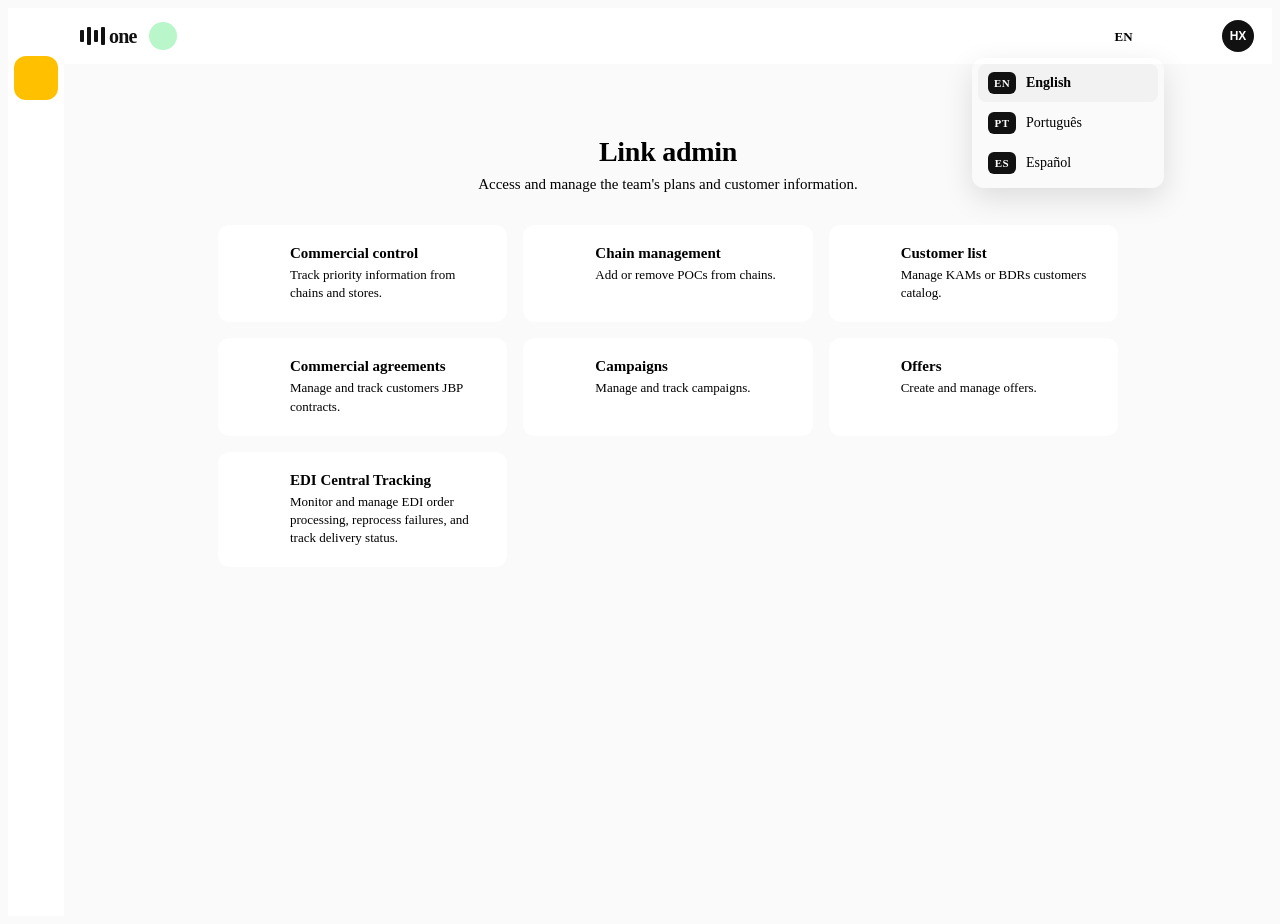
==== commit d43c3b7a: "feat: add EN/PT/ES language switcher to ops tool Adds a Language switcher in the BEES one topbar (La" ====
--- a/index.html
+++ b/index.html
@@ -8,49 +8,50 @@
   <link rel="stylesheet" href="_shared/hexa-components.css" />
   <link rel="stylesheet" href="styles.css" />
   <script src="_shared/hexa.js" defer></script>
+  <script src="i18n.js"></script>
   <script src="data.js"></script>
   <script
     src="_shared/hypothesis-tracker.js"
     data-prototype-id="edi-central-tracking-ops-tool"
-    data-hypothesis="Ops users will adopt a self-service EDI order tracker inside BEES one Link admin instead of contacting support."
+    data-hypothesis="Vendor ops resolve EDI failures faster when triage, rule-specific corrective actions, and bulk reprocess live in one Link Admin tool aligned with the four-status / nine-rule taxonomy in HLR BEESEDI-51860."
     data-variant="A"></script>
 </head>
 <body>
   <div class="bees-one-app">
     <!-- LEFT RAIL SIDEBAR -->
     <aside class="bees-one-rail" aria-label="Module navigation">
-      <button type="button" class="bees-one-rail__toggle" title="Expand menu">
+      <button type="button" class="bees-one-rail__toggle" data-i18n-title="nav.expand">
         <hexa-icon name="ChevronRightIcon"></hexa-icon>
       </button>
       <div class="bees-one-rail__stack">
-        <a href="#home" class="bees-one-rail__link bees-one-rail__link--active" id="railHome" title="Home">
+        <a href="#home" class="bees-one-rail__link bees-one-rail__link--active" id="railHome" data-i18n-title="nav.home">
           <hexa-icon name="HomeIcon"></hexa-icon>
         </a>
-        <a href="#orders" class="bees-one-rail__link" id="railEdi" title="EDI Tracking">
+        <a href="#orders" class="bees-one-rail__link" id="railEdi" data-i18n-title="nav.edi">
           <hexa-icon name="ClipboardIcon"></hexa-icon>
         </a>
-        <a href="#" class="bees-one-rail__link" title="Catalog" onclick="event.preventDefault()">
+        <a href="#" class="bees-one-rail__link" data-i18n-title="nav.catalog" onclick="event.preventDefault()">
           <hexa-icon name="AppGridIcon"></hexa-icon>
         </a>
-        <a href="#" class="bees-one-rail__link" title="Customer list" onclick="event.preventDefault()">
+        <a href="#" class="bees-one-rail__link" data-i18n-title="nav.customers" onclick="event.preventDefault()">
           <hexa-icon name="UsersIcon"></hexa-icon>
         </a>
-        <a href="#" class="bees-one-rail__link" title="Agreements" onclick="event.preventDefault()">
+        <a href="#" class="bees-one-rail__link" data-i18n-title="nav.agreements" onclick="event.preventDefault()">
           <hexa-icon name="CalendarIcon"></hexa-icon>
         </a>
-        <a href="#" class="bees-one-rail__link" title="Chain management" onclick="event.preventDefault()">
+        <a href="#" class="bees-one-rail__link" data-i18n-title="nav.chains" onclick="event.preventDefault()">
           <hexa-icon name="BuildingIcon"></hexa-icon>
         </a>
-        <a href="#" class="bees-one-rail__link" title="Offers" onclick="event.preventDefault()">
+        <a href="#" class="bees-one-rail__link" data-i18n-title="nav.offers" onclick="event.preventDefault()">
           <hexa-icon name="TagIcon"></hexa-icon>
         </a>
-        <a href="#" class="bees-one-rail__link" title="Campaigns" onclick="event.preventDefault()">
+        <a href="#" class="bees-one-rail__link" data-i18n-title="nav.campaigns" onclick="event.preventDefault()">
           <hexa-icon name="MegaphoneIcon"></hexa-icon>
         </a>
       </div>
       <div class="bees-one-rail__spacer"></div>
       <div class="bees-one-rail__bottom">
-        <button type="button" class="bees-one-rail__link" title="Back" onclick="if(history.length>1)history.back()">
+        <button type="button" class="bees-one-rail__link" data-i18n-title="nav.back" onclick="if(history.length>1)history.back()">
           <hexa-icon name="ArrowLeftIcon"></hexa-icon>
         </button>
       </div>
@@ -62,21 +63,38 @@
       <!-- TOP HEADER BAR -->
       <header class="bees-topbar bees-topbar--one">
         <div class="bees-topbar-inner">
-          <a class="bees-one-brand" href="#home" aria-label="BEES one home">
+          <a class="bees-one-brand" href="#home" data-i18n-aria="topbar.brand_home">
             <span class="bees-one-brand__bars" aria-hidden="true">
               <span></span><span></span><span></span><span></span>
             </span>
             <span class="bees-one-brand__product">one</span>
           </a>
-          <button type="button" class="bees-one-module-pill" aria-label="Module selector">
+          <button type="button" class="bees-one-module-pill" data-i18n-aria="topbar.module_selector">
             <span class="bees-one-module-pill__icon"><hexa-icon name="GlobeIcon"></hexa-icon></span>
             <hexa-icon name="ChevronDownIcon" class="bees-one-module-pill__caret"></hexa-icon>
           </button>
           <span class="bees-topbar-spacer"></span>
-          <button type="button" class="bees-toolbar-btn" aria-label="Notifications">
+
+          <!-- LANGUAGE SWITCHER -->
+          <div class="lang-switch" id="langSwitch">
+            <button type="button"
+                    class="lang-switch__trigger"
+                    id="langTrigger"
+                    aria-haspopup="menu"
+                    aria-expanded="false"
+                    data-i18n-aria="topbar.change_language"
+                    onclick="toggleLangMenu(event)">
+              <hexa-icon name="LanguageIcon" class="lang-switch__icon"></hexa-icon>
+              <span class="lang-switch__code" id="langCurrentCode">EN</span>
+              <hexa-icon name="ChevronDownIcon" class="lang-switch__caret"></hexa-icon>
+            </button>
+            <div class="lang-switch__menu" id="langMenu" role="menu" hidden></div>
+          </div>
+
+          <button type="button" class="bees-toolbar-btn" data-i18n-aria="topbar.notifications">
             <hexa-icon name="BellIcon"></hexa-icon>
           </button>
-          <button type="button" class="bees-user-chip" aria-label="User menu">
+          <button type="button" class="bees-user-chip" data-i18n-aria="topbar.user_menu">
             <span class="bees-user-chip__avatar">HX</span>
           </button>
         </div>
@@ -88,56 +106,56 @@
         <!-- SCREEN 1: Link admin landing page -->
         <section id="home" data-screen>
           <div class="link-admin-page">
-            <h1 class="link-admin-title">Link admin</h1>
-            <p class="link-admin-subtitle">Access and manage the team's plans and customer information.</p>
+            <h1 class="link-admin-title" data-i18n="landing.title">Link admin</h1>
+            <p class="link-admin-subtitle" data-i18n="landing.subtitle">Access and manage the team's plans and customer information.</p>
             <div class="link-admin-cards">
               <a href="#" class="link-admin-card" onclick="event.preventDefault()">
                 <span class="link-admin-card__icon"><hexa-icon name="StoreIcon"></hexa-icon></span>
                 <div class="link-admin-card__body">
-                  <span class="link-admin-card__title">Commercial control</span>
-                  <span class="link-admin-card__desc">Track priority information from chains and stores.</span>
+                  <span class="link-admin-card__title" data-i18n="card.commercial_control.title">Commercial control</span>
+                  <span class="link-admin-card__desc" data-i18n="card.commercial_control.desc">Track priority information from chains and stores.</span>
                 </div>
               </a>
               <a href="#" class="link-admin-card" onclick="event.preventDefault()">
                 <span class="link-admin-card__icon"><hexa-icon name="GlobeIcon"></hexa-icon></span>
                 <div class="link-admin-card__body">
-                  <span class="link-admin-card__title">Chain management</span>
-                  <span class="link-admin-card__desc">Add or remove POCs from chains.</span>
+                  <span class="link-admin-card__title" data-i18n="card.chain_management.title">Chain management</span>
+                  <span class="link-admin-card__desc" data-i18n="card.chain_management.desc">Add or remove POCs from chains.</span>
                 </div>
               </a>
               <a href="#" class="link-admin-card" onclick="event.preventDefault()">
                 <span class="link-admin-card__icon"><hexa-icon name="UsersIcon"></hexa-icon></span>
                 <div class="link-admin-card__body">
-                  <span class="link-admin-card__title">Customer list</span>
-                  <span class="link-admin-card__desc">Manage KAMs or BDRs customers catalog.</span>
+                  <span class="link-admin-card__title" data-i18n="card.customer_list.title">Customer list</span>
+                  <span class="link-admin-card__desc" data-i18n="card.customer_list.desc">Manage KAMs or BDRs customers catalog.</span>
                 </div>
               </a>
               <a href="#" class="link-admin-card" onclick="event.preventDefault()">
                 <span class="link-admin-card__icon"><hexa-icon name="DocumentCheckIcon"></hexa-icon></span>
                 <div class="link-admin-card__body">
-                  <span class="link-admin-card__title">Commercial agreements</span>
-                  <span class="link-admin-card__desc">Manage and track customers JBP contracts.</span>
+                  <span class="link-admin-card__title" data-i18n="card.commercial_agreements.title">Commercial agreements</span>
+                  <span class="link-admin-card__desc" data-i18n="card.commercial_agreements.desc">Manage and track customers JBP contracts.</span>
                 </div>
               </a>
               <a href="#" class="link-admin-card" onclick="event.preventDefault()">
                 <span class="link-admin-card__icon"><hexa-icon name="MegaphoneIcon"></hexa-icon></span>
                 <div class="link-admin-card__body">
-                  <span class="link-admin-card__title">Campaigns</span>
-                  <span class="link-admin-card__desc">Manage and track campaigns.</span>
+                  <span class="link-admin-card__title" data-i18n="card.campaigns.title">Campaigns</span>
+                  <span class="link-admin-card__desc" data-i18n="card.campaigns.desc">Manage and track campaigns.</span>
                 </div>
               </a>
               <a href="#" class="link-admin-card" onclick="event.preventDefault()">
                 <span class="link-admin-card__icon"><hexa-icon name="TagIcon"></hexa-icon></span>
                 <div class="link-admin-card__body">
-                  <span class="link-admin-card__title">Offers</span>
-                  <span class="link-admin-card__desc">Create and manage offers.</span>
+                  <span class="link-admin-card__title" data-i18n="card.offers.title">Offers</span>
+                  <span class="link-admin-card__desc" data-i18n="card.offers.desc">Create and manage offers.</span>
                 </div>
               </a>
               <a href="#orders" class="link-admin-card">
                 <span class="link-admin-card__icon"><hexa-icon name="SyncIcon"></hexa-icon></span>
                 <div class="link-admin-card__body">
-                  <span class="link-admin-card__title">EDI Central Tracking</span>
-                  <span class="link-admin-card__desc">Monitor and manage EDI order processing, reprocess failures, and track delivery status.</span>
+                  <span class="link-admin-card__title" data-i18n="card.edi.title">EDI Central Tracking</span>
+                  <span class="link-admin-card__desc" data-i18n="card.edi.desc">Monitor and manage EDI order processing, reprocess failures, and track delivery status.</span>
                 </div>
               </a>
             </div>
@@ -146,69 +164,109 @@
 
         <!-- SCREEN 2: EDI Central Tracking (orders list) -->
         <section id="orders" data-screen hidden>
-          <h1 class="page-title">EDI Central Tracking</h1>
+          <h1 class="page-title" data-i18n="edi.title">EDI Central Tracking</h1>
 
           <!-- Filter (collapsed by default) -->
           <div class="filter-block">
             <button type="button" class="filter-toggle" id="filterToggle" data-track="cta-toggle-filters" onclick="toggleFilterPanel()" aria-expanded="false">
               <hexa-icon name="FilterIcon"></hexa-icon>
-              Filter
+              <span data-i18n="filter.toggle">Filter</span>
               <hexa-icon name="ChevronDownIcon" class="caret"></hexa-icon>
             </button>
 
             <form class="filters" id="filterForm" autocomplete="off" onsubmit="event.preventDefault();applyFilters()" hidden>
               <div class="hexa-field">
-                <span class="hexa-label">Vendor</span>
+                <span class="hexa-label" data-i18n="filter.status">Status</span>
+                <div class="dropdown" id="statusDropdown">
+                  <button type="button" class="dropdown-trigger" data-track="filter-open-status" onclick="toggleDropdown('statusDropdown')">
+                    <span id="statusLabel" class="placeholder" data-i18n="filter.all_statuses">All statuses</span>
+                    <hexa-icon name="ChevronDownIcon"></hexa-icon>
+                  </button>
+                  <div class="dropdown-panel" id="statusPanel"></div>
+                </div>
+              </div>
+              <div class="hexa-field">
+                <span class="hexa-label" data-i18n="filter.business_rule">Business rule</span>
+                <div class="dropdown" id="ruleDropdown">
+                  <button type="button" class="dropdown-trigger" data-track="filter-open-rule" onclick="toggleDropdown('ruleDropdown')">
+                    <span id="ruleLabel" class="placeholder" data-i18n="filter.all_rules">All rules</span>
+                    <hexa-icon name="ChevronDownIcon"></hexa-icon>
+                  </button>
+                  <div class="dropdown-panel" id="rulePanel"></div>
+                </div>
+              </div>
+              <div class="hexa-field">
+                <span class="hexa-label" data-i18n="filter.retailer_chain">Retailer chain</span>
+                <div class="dropdown" id="chainDropdown">
+                  <button type="button" class="dropdown-trigger" data-track="filter-open-chain" onclick="toggleDropdown('chainDropdown')">
+                    <span id="chainLabel" class="placeholder" data-i18n="filter.all_chains">All chains</span>
+                    <hexa-icon name="ChevronDownIcon"></hexa-icon>
+                  </button>
+                  <div class="dropdown-panel" id="chainPanel"></div>
+                </div>
+              </div>
+              <div class="hexa-field">
+                <span class="hexa-label" data-i18n="filter.poc">POC</span>
+                <div class="dropdown" id="pocDropdown">
+                  <button type="button" class="dropdown-trigger" data-track="filter-open-poc" onclick="toggleDropdown('pocDropdown')">
+                    <span id="pocLabel" class="placeholder" data-i18n="filter.all_pocs">All POCs</span>
+                    <hexa-icon name="ChevronDownIcon"></hexa-icon>
+                  </button>
+                  <div class="dropdown-panel" id="pocPanel"></div>
+                </div>
+              </div>
+              <div class="hexa-field">
+                <span class="hexa-label" data-i18n="filter.vendor">Vendor</span>
                 <div class="dropdown" id="vendorDropdown">
                   <button type="button" class="dropdown-trigger" data-track="filter-open-vendor" onclick="toggleDropdown('vendorDropdown')">
-                    <span id="vendorLabel" class="placeholder">All vendors</span>
+                    <span id="vendorLabel" class="placeholder" data-i18n="filter.all_vendors">All vendors</span>
                     <hexa-icon name="ChevronDownIcon"></hexa-icon>
                   </button>
                   <div class="dropdown-panel" id="vendorPanel"></div>
                 </div>
               </div>
               <div class="hexa-field">
-                <span class="hexa-label">Account / POC</span>
-                <div class="dropdown" id="pocDropdown">
-                  <button type="button" class="dropdown-trigger" data-track="filter-open-poc" onclick="toggleDropdown('pocDropdown')">
-                    <span id="pocLabel" class="placeholder">My POCs (4)</span>
+                <span class="hexa-label" data-i18n="filter.region_zone">Region / Zone</span>
+                <div class="dropdown" id="regionDropdown">
+                  <button type="button" class="dropdown-trigger" data-track="filter-open-region" onclick="toggleDropdown('regionDropdown')">
+                    <span id="regionLabel" class="placeholder" data-i18n="filter.all_regions">All regions</span>
                     <hexa-icon name="ChevronDownIcon"></hexa-icon>
                   </button>
-                  <div class="dropdown-panel" id="pocPanel"></div>
+                  <div class="dropdown-panel" id="regionPanel"></div>
                 </div>
               </div>
               <div class="hexa-field">
-                <span class="hexa-label">Purchase order number</span>
+                <span class="hexa-label" data-i18n="filter.sales_rep">Sales rep</span>
+                <div class="dropdown" id="repDropdown">
+                  <button type="button" class="dropdown-trigger" data-track="filter-open-rep" onclick="toggleDropdown('repDropdown')">
+                    <span id="repLabel" class="placeholder" data-i18n="filter.all_reps">All reps</span>
+                    <hexa-icon name="ChevronDownIcon"></hexa-icon>
+                  </button>
+                  <div class="dropdown-panel" id="repPanel"></div>
+                </div>
+              </div>
+              <div class="hexa-field">
+                <span class="hexa-label" data-i18n="filter.po_number">PO number</span>
                 <span class="hexa-input-wrap">
                   <hexa-icon name="SearchIcon"></hexa-icon>
-                  <input class="hexa-input" id="poInput" placeholder="e.g. 12345678" inputmode="numeric" />
+                  <input class="hexa-input" id="poInput" data-i18n-placeholder="filter.po_placeholder" placeholder="e.g. 12345678" inputmode="numeric" />
                 </span>
               </div>
-              <div class="hexa-field">
-                <span class="hexa-label">Period (max 30 days)</span>
+              <div class="hexa-field hexa-field--wide">
+                <span class="hexa-label" data-i18n="filter.period">Period (max 90 days · default last 30 days)</span>
                 <div class="period-row">
                   <span class="hexa-input-wrap"><input class="hexa-input" id="dateFrom" type="date" /></span>
                   <span class="text-fg-neutral-tertiary">→</span>
                   <span class="hexa-input-wrap"><input class="hexa-input" id="dateTo" type="date" /></span>
                 </div>
               </div>
-              <div class="hexa-field">
-                <span class="hexa-label">Status</span>
-                <div class="dropdown" id="statusDropdown">
-                  <button type="button" class="dropdown-trigger" data-track="filter-open-status" onclick="toggleDropdown('statusDropdown')">
-                    <span id="statusLabel" class="placeholder">All statuses</span>
-                    <hexa-icon name="ChevronDownIcon"></hexa-icon>
-                  </button>
-                  <div class="dropdown-panel" id="statusPanel"></div>
-                </div>
-              </div>
               <div class="filter-actions">
                 <div class="left">
                   <button type="submit" id="applyBtn" class="hexa-btn hexa-btn--primary" data-track="cta-apply-filters">
                     <hexa-icon name="FilterIcon"></hexa-icon>
-                    Apply filters
+                    <span data-i18n="filter.apply">Apply filters</span>
                   </button>
-                  <button type="button" class="hexa-btn hexa-btn--tertiary" data-track="cta-clear-filters" onclick="clearFilters()">Clear all</button>
+                  <button type="button" class="hexa-btn hexa-btn--tertiary" data-track="cta-clear-filters" onclick="clearFilters()" data-i18n="filter.clear_all">Clear all</button>
                 </div>
                 <div class="text-body-xs text-fg-neutral-tertiary" id="periodHint"></div>
               </div>
@@ -223,18 +281,19 @@
             <div class="chip-row" id="activeFilters"></div>
           </div>
 
-          <!-- Bulk actions toolbar -->
+          <!-- Bulk actions toolbar (FR-8: bulk reprocess of orders sharing the same blocking rule) -->
           <div class="bulk-bar" id="bulkBar">
             <label class="bulk-select-all">
               <input type="checkbox" id="bulkSelectAll" data-track="bulk-select-all" onchange="toggleSelectAllOnPage(this.checked)" />
-              <span id="bulkSelectAllLabel">Select all on this page</span>
+              <span id="bulkSelectAllLabel" data-i18n="bulk.select_all">Select all on this page</span>
             </label>
+            <span class="bulk-rule-hint text-body-xs text-fg-neutral-tertiary" id="bulkRuleHint"></span>
             <div class="bulk-actions">
               <span class="bulk-count" id="bulkCount">0 selected</span>
-              <button type="button" class="hexa-btn hexa-btn--tertiary" id="bulkClearBtn" data-track="bulk-clear" onclick="clearSelection()" disabled>Clear selection</button>
+              <button type="button" class="hexa-btn hexa-btn--tertiary" id="bulkClearBtn" data-track="bulk-clear" onclick="clearSelection()" disabled data-i18n="bulk.clear_selection">Clear selection</button>
               <button type="button" class="hexa-btn hexa-btn--primary" id="bulkReprocessBtn" data-track="cta-bulk-reprocess" onclick="reprocessSelected()" disabled>
                 <hexa-icon name="SyncIcon"></hexa-icon>
-                <span id="bulkReprocessLabel">Reprocess selected</span>
+                <span id="bulkReprocessLabel" data-i18n="bulk.reprocess_selected">Reprocess selected</span>
               </button>
             </div>
           </div>
@@ -246,9 +305,9 @@
           <template id="emptyTpl">
             <div class="hexa-empty">
               <hexa-illustration name="NoSearchResults"></hexa-illustration>
-              <h3>No orders match your filters</h3>
-              <p>Try widening the period or clearing some filters.</p>
-              <button class="hexa-btn hexa-btn--secondary" data-track="cta-empty-clear" onclick="clearFilters()">Clear all filters</button>
+              <h3 data-i18n="empty.title">No orders match your filters</h3>
+              <p data-i18n="empty.body">Try widening the period or clearing some filters.</p>
+              <button class="hexa-btn hexa-btn--secondary" data-track="cta-empty-clear" onclick="clearFilters()" data-i18n="empty.clear_btn">Clear all filters</button>
             </div>
           </template>
         </section>
@@ -258,24 +317,24 @@
           <div class="order-details-band">
             <div class="order-details-band-inner">
               <nav class="order-details-breadcrumb" aria-label="Breadcrumb">
-                <a href="#orders" class="crumb crumb--icon" data-track="item-breadcrumb-home" aria-label="Home">
+                <a href="#orders" class="crumb crumb--icon" data-track="item-breadcrumb-home" data-i18n-aria="details.bc_home">
                   <hexa-icon name="HomeIcon"></hexa-icon>
                 </a>
                 <hexa-icon name="ChevronRightIcon" class="crumb-sep"></hexa-icon>
-                <a href="#orders" class="crumb" data-track="item-breadcrumb-orders">EDI Central Tracking</a>
+                <a href="#orders" class="crumb" data-track="item-breadcrumb-orders" data-i18n="details.bc_edi">EDI Central Tracking</a>
                 <hexa-icon name="ChevronRightIcon" class="crumb-sep"></hexa-icon>
-                <span class="crumb crumb--current" aria-current="page">Order details</span>
+                <span class="crumb crumb--current" aria-current="page" data-i18n="details.bc_current">Order details</span>
               </nav>
               <div class="order-details-band-row">
-                <h1 class="order-details-title">Order details</h1>
+                <h1 class="order-details-title" data-i18n="details.title">Order details</h1>
                 <div class="order-details-band-actions">
-                  <button type="button" class="band-btn band-btn--ghost" data-track="item-open-summary" onclick="openDrawer(view.itemPageOrderId)">
-                    <hexa-icon name="InfoIcon"></hexa-icon>
-                    View summary
+                  <button type="button" class="band-btn band-btn--ghost" data-track="item-add-note" onclick="openNoteDialog(view.itemPageOrderId)">
+                    <hexa-icon name="EditIcon"></hexa-icon>
+                    <span data-i18n="details.add_note">Add resolution note</span>
                   </button>
-                  <button type="button" class="band-btn band-btn--primary" id="itemPageReprocessBtn" data-track="item-reprocess" onclick="reprocessFromItemPage()">
+                  <button type="button" class="band-btn band-btn--primary" id="itemPageActionBtn" data-track="item-take-action" onclick="openDrawer(view.itemPageOrderId)">
                     <hexa-icon name="SyncIcon"></hexa-icon>
-                    Reprocess order
+                    <span id="itemPageActionLabel" data-i18n="details.take_action">Take action</span>
                   </button>
                 </div>
               </div>
@@ -302,66 +361,139 @@
   <aside id="orderDrawer" class="order-drawer" role="dialog" aria-modal="false" aria-labelledby="drawerTitle" hidden>
     <header>
       <div>
-        <div class="text-body-xs text-fg-neutral-tertiary" style="text-transform:uppercase;letter-spacing:.05em">Order detail</div>
+        <div class="text-body-xs text-fg-neutral-tertiary" style="text-transform:uppercase;letter-spacing:.05em" data-i18n="drawer.label">Order detail</div>
         <h3 id="drawerTitle" style="margin:4px 0 0">—</h3>
       </div>
-      <button class="hexa-icon-btn" data-track="drawer-close" onclick="closeDrawer()" aria-label="Close">
+      <button class="hexa-icon-btn" data-track="drawer-close" onclick="closeDrawer()" data-i18n-aria="drawer.close">
         <hexa-icon name="CloseIcon"></hexa-icon>
       </button>
     </header>
     <div class="body" id="drawerBody"></div>
-    <footer>
-      <button class="hexa-btn hexa-btn--tertiary" data-track="drawer-cancel" onclick="closeDrawer()">Close</button>
-      <button class="hexa-btn hexa-btn--primary" id="drawerReprocess" data-track="drawer-reprocess" onclick="reprocessFromDrawer()">
-        <hexa-icon name="SyncIcon"></hexa-icon>
-        Reprocess
-      </button>
+    <footer id="drawerFooter">
+      <!-- Populated dynamically by populateDrawer() depending on the rule -->
     </footer>
   </aside>
 
   <script>
   // ============================================================
-  // STATE
+  // STATE — aligned to HLR BEESEDI-51860
   // ============================================================
   const D = window.EDI_DATA;
-  const defaultPocs = () => new Set(D.POCS.filter(p => p.user).map(p => p.id));
-  const draft = {
+
+  // Filter dimensions per HLR FR-2.
+  const FILTER_DIMS = ['statuses', 'rules', 'chains', 'pocs', 'vendors', 'regions', 'salesReps'];
+  const emptyFilterState = () => ({
+    statuses: new Set(),
+    rules: new Set(),
+    chains: new Set(),
+    pocs: new Set(),
     vendors: new Set(),
-    pocs: defaultPocs(),
-    statuses: new Set(),
-  };
-  const applied = {
-    vendors: new Set(),
-    pocs: defaultPocs(),
-    poQuery: '',
-    dateFrom: null,
-    dateTo: null,
-    statuses: new Set(),
-  };
+    regions: new Set(),
+    salesReps: new Set(),
+  });
+  const draft   = emptyFilterState();
+  const applied = Object.assign(emptyFilterState(), { poQuery: '', dateFrom: null, dateTo: null });
+
   const view = {
     openOrderId: null,
     itemPageOrderId: null,
     page: 1,
     pageSize: 10,
     selected: new Set(),
+    // For rule-specific drawer actions:
+    drawerSelectedUpcs: {}, // { lineNumber: 'new-upc-string' }
+    drawerPriceChoice: 'bees', // 'bees' | 'requested'
+    drawerRejectedChoice: 'as-is', // 'as-is' | 'bypass'
   };
 
-  const REPROCESSABLE_STATUSES = new Set(['BLOCKED', 'REJECTED', 'ALERTS']);
+  // FR-7: only Blocked and Rejected orders expose a corrective action.
+  const REPROCESSABLE_STATUSES = new Set(['BLOCKED', 'REJECTED']);
   const isReprocessable = (o) => REPROCESSABLE_STATUSES.has(o.statusId);
 
-  // ============================================================
-  // INIT
-  // ============================================================
+  // Replacement UPCs offered when the UPC_NOT_FOUND blocking rule fires.
+  function alternativeUpcs(lineSku) {
+    return D.CATALOG.filter((c) => c.sku !== lineSku).slice(0, 4).map((c) => ({ sku: c.sku, name: c.name }));
+  }
+
+  // ============================================================
+  // I18N helpers — short aliases + label lookup functions
+  // ============================================================
+  const t = (key, params) => I18N.t(key, params);
+
+  function fmtMoney(n) {
+    return '$' + n.toLocaleString(I18N.locale(), { minimumFractionDigits: 2, maximumFractionDigits: 2 });
+  }
   function fmtDate(iso) {
     const d = new Date(iso);
-    return d.toLocaleDateString(undefined, { day: '2-digit', month: 'short', year: 'numeric' }) + ' ' + d.toLocaleTimeString(undefined, { hour: '2-digit', minute: '2-digit' });
-  }
-  function fmtDateOnly(iso) {
-    return new Date(iso).toLocaleDateString(undefined, { day: '2-digit', month: 'short' });
-  }
-  function fmtMoney(n) { return '$' + n.toLocaleString(undefined, { minimumFractionDigits: 2, maximumFractionDigits: 2 }); }
+    return d.toLocaleDateString(I18N.locale(), { day: '2-digit', month: 'short', year: 'numeric' }) + ' ' + d.toLocaleTimeString(I18N.locale(), { hour: '2-digit', minute: '2-digit' });
+  }
   function isoDay(d) { return d.toISOString().slice(0, 10); }
-
+  function escapeHtml(s) { return String(s).replace(/[&<>"']/g, (c) => ({ '&': '&amp;', '<': '&lt;', '>': '&gt;', '"': '&quot;', "'": '&#39;' }[c])); }
+
+  // Localized labels for data values (status, rule, line-status).
+  function statusLabel(statusId)     { return t('status.' + statusId); }
+  function lineStatusLabel(lineSt)   { return t('line.' + lineSt); }
+  function ruleLabel(code)           { return t('rule.' + code + '.label'); }
+  function ruleActionLabel(code)     { return t('rule.' + code + '.actionLabel'); }
+  function ruleBlurb(code)           { return t('rule.' + code + '.blurb'); }
+  function ruleOrderCopy(code)       { return t('rule.' + code + '.orderCopy'); }
+
+  // Built-in note category keys (must match keys in i18n.js).
+  const NOTE_CATEGORY_KEYS = [
+    'note.cat.catalog_fix',
+    'note.cat.pricing_update',
+    'note.cat.poc_config',
+    'note.cat.delivery_window',
+    'note.cat.packaging',
+    'note.cat.retailer_side',
+    'note.cat.other',
+  ];
+  function noteCategoryLabel(key) { return key ? t(key) : t('note.cat.other'); }
+
+  // Render an audit-log row using its eventType + eventData payload.
+  function renderAuditEvent(a) {
+    switch (a.eventType) {
+      case 'received':
+        return t('audit.received');
+      case 'accepted_oms':
+        return t('audit.accepted_oms');
+      case 'status_with_rule':
+        return t('audit.status_with_rule', {
+          status: statusLabel(a.eventData.statusId),
+          rule: ruleLabel(a.eventData.ruleCode),
+        });
+      case 'reprocess_requested':
+        return t('audit.reprocess_requested', { detail: describeActionLocalized(a.eventData) });
+      case 'outcome':
+        return t('audit.outcome', { status: statusLabel(a.eventData.statusId) });
+      case 'note_added':
+        return t('audit.note_added', { category: noteCategoryLabel(a.eventData && a.eventData.categoryKey) });
+      default:
+        // Fallback for any legacy string event.
+        return escapeHtml(a.event || '');
+    }
+  }
+
+  function describeActionLocalized(d) {
+    const ruleName = ruleLabel(d.ruleCode);
+    if (d.type === 'reprocess-no-fix') return t('action.reprocess_no_fix', { rule: ruleName });
+    if (d.type === 'bypass-only')      return t('action.bypass', { rule: ruleName });
+    if (d.type === 'upc-selector')     return t('action.upc_selector', { rule: ruleName, n: (d.chosenUpcs ? Object.keys(d.chosenUpcs).length : 0) });
+    if (d.type === 'price-choice') {
+      const priceChoice = d.chosenPrice === 'bees' ? t('action.price_bees') : t('action.price_requested');
+      return t('action.price_choice', { rule: ruleName, priceChoice });
+    }
+    if (d.type === 'rejected-choice') {
+      return d.rejectedChoice === 'bypass'
+        ? t('action.rejected_bypass', { rule: ruleName })
+        : t('action.rejected_as_is', { rule: ruleName });
+    }
+    return d.ruleCode || '';
+  }
+
+  // ============================================================
+  // INIT — period defaults: last 30 days (default), max 90 days (HLR FR-2)
+  // ============================================================
   (function initPeriod() {
     const today = new Date();
     const from = new Date(today.getTime() - 29 * 86400000);
@@ -371,46 +503,80 @@
     document.getElementById('dateFrom').max = isoDay(today);
     applied.dateFrom = isoDay(from);
     applied.dateTo = isoDay(today);
-    document.getElementById('periodHint').textContent = 'Maximum interval: 30 days · default: last 30 days';
+    document.getElementById('periodHint').textContent = t('filter.period_hint');
   })();
 
-  function renderVendorPanel() {
-    const panel = document.getElementById('vendorPanel');
-    panel.innerHTML = D.VENDORS.map(v => `
-      <label class="opt"><input type="checkbox" value="${v.code}" ${draft.vendors.has(v.code) ? 'checked' : ''} onchange="toggleDraft('vendors', this.value, this.checked)"/> ${v.name}</label>
+  // ----------------------------------------------------------------
+  // Filter dropdown panels — one renderer per dimension.
+  // ----------------------------------------------------------------
+  function optionRow(value, label, checked, onChange, suffix) {
+    return `<label class="opt">
+      <input type="checkbox" value="${value}" ${checked ? 'checked' : ''} onchange="${onChange}" />
+      <span style="flex:1">${label}</span>
+      ${suffix || ''}
+    </label>`;
+  }
+  function renderStatusPanel() {
+    document.getElementById('statusPanel').innerHTML = D.STATUSES.map((s) => `
+      <label class="opt"><input type="checkbox" value="${s.id}" ${draft.statuses.has(s.id) ? 'checked' : ''} onchange="toggleDraft('statuses', this.value, this.checked)"/>
+        <span class="hexa-status-badge hexa-status-badge--${s.tone}">${escapeHtml(statusLabel(s.id))}</span>
+      </label>
     `).join('');
   }
+  function renderRulePanel() {
+    const blockedRules = D.BLOCKING_RULES.map((r) => optionRow(r.code, escapeHtml(ruleLabel(r.code)), draft.rules.has(r.code), `toggleDraft('rules','${r.code}', this.checked)`));
+    const rejectedRules = D.REJECTING_RULES.map((r) => optionRow(r.code, escapeHtml(ruleLabel(r.code)), draft.rules.has(r.code), `toggleDraft('rules','${r.code}', this.checked)`));
+    document.getElementById('rulePanel').innerHTML = `
+      <div class="opt-group-label">${escapeHtml(t('filter.group.blocked'))}</div>
+      ${blockedRules.join('')}
+      <div class="opt-group-label">${escapeHtml(t('filter.group.rejected'))}</div>
+      ${rejectedRules.join('')}
+    `;
+  }
+  function renderChainPanel() {
+    document.getElementById('chainPanel').innerHTML = D.CHAINS.map((c) =>
+      optionRow(c.code, escapeHtml(c.name), draft.chains.has(c.code), `toggleDraft('chains','${c.code}', this.checked)`)
+    ).join('');
+  }
   function renderPocPanel(query) {
-    const panel = document.getElementById('pocPanel');
     const q = (query || '').toLowerCase();
-    const list = D.POCS.filter(p => !q || p.name.toLowerCase().includes(q) || p.id.toLowerCase().includes(q) || p.city.toLowerCase().includes(q));
-    panel.innerHTML = `
+    const list = D.POCS.filter((p) => !q || p.name.toLowerCase().includes(q) || p.id.toLowerCase().includes(q) || p.city.toLowerCase().includes(q));
+    document.getElementById('pocPanel').innerHTML = `
       <div class="search">
         <span class="hexa-input-wrap">
           <hexa-icon name="SearchIcon"></hexa-icon>
-          <input class="hexa-input" placeholder="Search POC name, id, city…" oninput="renderPocPanel(this.value)" value="${query || ''}" />
+          <input class="hexa-input" placeholder="${escapeHtml(t('filter.search_poc'))}" oninput="renderPocPanel(this.value)" value="${escapeHtml(query || '')}" />
         </span>
       </div>
-      ${list.map(p => `
+      ${list.map((p) => `
         <label class="opt">
-          <input type="checkbox" value="${p.id}" ${draft.pocs.has(p.id) ? 'checked' : ''} onchange="toggleDraft('pocs', this.value, this.checked)"/>
-          <span style="flex:1">${p.name}${p.user ? ' <span class=\"hexa-tag hexa-tag--brand\" style=\"margin-left:6px\">Yours</span>' : ''}</span>
-          <span class="text-body-xs text-fg-neutral-tertiary">${p.id} · ${p.city}</span>
+          <input type="checkbox" value="${p.id}" ${draft.pocs.has(p.id) ? 'checked' : ''} onchange="toggleDraft('pocs','${p.id}', this.checked)"/>
+          <span style="flex:1">${escapeHtml(p.name)}</span>
+          <span class="text-body-xs text-fg-neutral-tertiary">${p.id} · ${escapeHtml(p.city)}</span>
         </label>
-      `).join('') || '<div class="text-body-sm text-fg-neutral-tertiary p-sm">No POC matches.</div>'}
+      `).join('') || `<div class="text-body-sm text-fg-neutral-tertiary p-sm">${escapeHtml(t('filter.no_poc_match'))}</div>`}
     `;
   }
-  function renderStatusPanel() {
-    const panel = document.getElementById('statusPanel');
-    panel.innerHTML = D.STATUSES.map(s => `
-      <label class="opt"><input type="checkbox" value="${s.id}" ${draft.statuses.has(s.id) ? 'checked' : ''} onchange="toggleDraft('statuses', this.value, this.checked)"/>
-        <span class="hexa-status-badge hexa-status-badge--${s.tone}">${s.label}</span>
-      </label>
-    `).join('');
-  }
-  renderVendorPanel();
-  renderPocPanel('');
-  renderStatusPanel();
+  function renderVendorPanel() {
+    document.getElementById('vendorPanel').innerHTML = D.VENDORS.map((v) =>
+      optionRow(v.code, escapeHtml(v.name), draft.vendors.has(v.code), `toggleDraft('vendors','${v.code}', this.checked)`)
+    ).join('');
+  }
+  function renderRegionPanel() {
+    document.getElementById('regionPanel').innerHTML = D.REGIONS.map((r) =>
+      optionRow(r.code, escapeHtml(r.name), draft.regions.has(r.code), `toggleDraft('regions','${r.code}', this.checked)`)
+    ).join('');
+  }
+  function renderRepPanel() {
+    document.getElementById('repPanel').innerHTML = D.SALES_REPS.map((r) =>
+      optionRow(r.id, escapeHtml(r.name), draft.salesReps.has(r.id), `toggleDraft('salesReps','${r.id}', this.checked)`)
+    ).join('');
+  }
+  function renderAllPanels() {
+    renderStatusPanel(); renderRulePanel(); renderChainPanel(); renderPocPanel('');
+    renderVendorPanel(); renderRegionPanel(); renderRepPanel();
+  }
+  renderAllPanels();
 
   function toggleDraft(key, value, on) {
     if (on) draft[key].add(value); else draft[key].delete(value);
@@ -425,26 +591,72 @@
     return true;
   }
   function isDirty() {
-    return !setsEqual(draft.vendors, applied.vendors)
-        || !setsEqual(draft.pocs, applied.pocs)
-        || !setsEqual(draft.statuses, applied.statuses);
+    return FILTER_DIMS.some((d) => !setsEqual(draft[d], applied[d]));
   }
   function markDirty() {
     document.getElementById('applyBtn').classList.toggle('is-dirty', isDirty());
   }
 
+  // Localized dropdown trigger labels — when nothing is picked we show the
+  // localized "All X" placeholder; when 1+ items are picked we show "n X".
+  // Pluralization is intentionally lightweight (count + base word) — the
+  // base word adapts to the current language.
+  const DROPDOWN_LABELS = {
+    statusLabel:  { count: () => draft.statuses.size,  all: 'filter.all_statuses', baseSing: 'status_sing', basePlur: 'status_plur' },
+    ruleLabel:    { count: () => draft.rules.size,     all: 'filter.all_rules',    baseSing: 'rule_sing',   basePlur: 'rule_plur' },
+    chainLabel:   { count: () => draft.chains.size,    all: 'filter.all_chains',   baseSing: 'chain_sing',  basePlur: 'chain_plur' },
+    pocLabel:     { count: () => draft.pocs.size,      all: 'filter.all_pocs',     baseSing: 'poc_sing',    basePlur: 'poc_plur' },
+    vendorLabel:  { count: () => draft.vendors.size,   all: 'filter.all_vendors',  baseSing: 'vendor_sing', basePlur: 'vendor_plur' },
+    regionLabel:  { count: () => draft.regions.size,   all: 'filter.all_regions',  baseSing: 'region_sing', basePlur: 'region_plur' },
+    repLabel:     { count: () => draft.salesReps.size, all: 'filter.all_reps',     baseSing: 'rep_sing',    basePlur: 'rep_plur' },
+  };
+  // Inline mini-dictionary for the count noun suffixes (kept inline for simplicity).
+  const DROPDOWN_NOUNS = {
+    en: {
+      status_sing: 'status',  status_plur: 'statuses',
+      rule_sing:   'rule',    rule_plur:   'rules',
+      chain_sing:  'chain',   chain_plur:  'chains',
+      poc_sing:    'POC',     poc_plur:    'POCs',
+      vendor_sing: 'vendor',  vendor_plur: 'vendors',
+      region_sing: 'region',  region_plur: 'regions',
+      rep_sing:    'rep',     rep_plur:    'reps',
+    },
+    pt: {
+      status_sing: 'status',         status_plur: 'status',
+      rule_sing:   'regra',          rule_plur:   'regras',
+      chain_sing:  'rede',           chain_plur:  'redes',
+      poc_sing:    'PDV',            poc_plur:    'PDVs',
+      vendor_sing: 'fornecedor',     vendor_plur: 'fornecedores',
+      region_sing: 'região',         region_plur: 'regiões',
+      rep_sing:    'representante',  rep_plur:    'representantes',
+    },
+    es: {
+      status_sing: 'estado',         status_plur: 'estados',
+      rule_sing:   'regla',          rule_plur:   'reglas',
+      chain_sing:  'cadena',         chain_plur:  'cadenas',
+      poc_sing:    'PDV',            poc_plur:    'PDVs',
+      vendor_sing: 'proveedor',      vendor_plur: 'proveedores',
+      region_sing: 'región',         region_plur: 'regiones',
+      rep_sing:    'representante',  rep_plur:    'representantes',
+    },
+  };
+  function dropdownNoun(key) {
+    const lang = I18N.getLang();
+    return (DROPDOWN_NOUNS[lang] && DROPDOWN_NOUNS[lang][key])
+        || (DROPDOWN_NOUNS.en && DROPDOWN_NOUNS.en[key])
+        || key;
+  }
   function syncDropdownLabels() {
-    const vCount = draft.vendors.size;
-    document.getElementById('vendorLabel').className = vCount ? '' : 'placeholder';
-    document.getElementById('vendorLabel').textContent = vCount ? (vCount + ' vendor' + (vCount > 1 ? 's' : '')) : 'All vendors';
-
-    const pCount = draft.pocs.size;
-    document.getElementById('pocLabel').className = pCount ? '' : 'placeholder';
-    document.getElementById('pocLabel').textContent = pCount ? (pCount + ' POC' + (pCount > 1 ? 's' : '')) : 'All POCs';
-
-    const sCount = draft.statuses.size;
-    document.getElementById('statusLabel').className = sCount ? '' : 'placeholder';
-    document.getElementById('statusLabel').textContent = sCount ? (sCount + ' status' + (sCount > 1 ? 'es' : '')) : 'All statuses';
+    Object.keys(DROPDOWN_LABELS).forEach((id) => {
+      const cfg = DROPDOWN_LABELS[id];
+      const count = cfg.count();
+      const el = document.getElementById(id);
+      if (!el) return;
+      el.className = count ? '' : 'placeholder';
+      el.textContent = count
+        ? (count + ' ' + dropdownNoun(count > 1 ? cfg.basePlur : cfg.baseSing))
+        : t(cfg.all);
+    });
   }
   syncDropdownLabels();
 
@@ -486,10 +698,10 @@
     const to = new Date(toEl.value);
     const diffDays = Math.round((to - from) / 86400000);
     if (diffDays < 0) { toEl.value = fromEl.value; }
-    if (diffDays > 30) {
-      const capped = new Date(from.getTime() + 30 * 86400000);
+    if (diffDays > 90) {
+      const capped = new Date(from.getTime() + 90 * 86400000);
       toEl.value = isoDay(capped);
-      flashHint('Period capped at 30 days.');
+      flashHint(t('filter.period_capped'));
     }
     applied.dateFrom = fromEl.value;
     applied.dateTo = toEl.value;
@@ -513,15 +725,13 @@
   });
 
   function applyFilters() {
-    applied.vendors = new Set(draft.vendors);
-    applied.pocs = new Set(draft.pocs);
-    applied.statuses = new Set(draft.statuses);
+    FILTER_DIMS.forEach((d) => { applied[d] = new Set(draft[d]); });
     view.page = 1;
     markDirty();
+    const dims = FILTER_DIMS.filter((d) => applied[d].size);
     HT.track('filters_applied_explicit', {
-      vendor_count: applied.vendors.size,
-      poc_count: applied.pocs.size,
-      status_count: applied.statuses.size,
+      filter_dimensions: dims,
+      filter_count: dims.length,
       has_po: !!applied.poQuery,
       days: Math.round((new Date(applied.dateTo) - new Date(applied.dateFrom)) / 86400000) + 1,
     });
@@ -529,12 +739,7 @@
   }
 
   function clearFilters() {
-    draft.vendors.clear();
-    draft.pocs = defaultPocs();
-    draft.statuses.clear();
-    applied.vendors.clear();
-    applied.pocs = defaultPocs();
-    applied.statuses.clear();
+    FILTER_DIMS.forEach((d) => { draft[d].clear(); applied[d].clear(); });
     applied.poQuery = '';
     document.getElementById('poInput').value = '';
     const today = new Date();
@@ -542,24 +747,28 @@
     document.getElementById('dateFrom').value = isoDay(new Date(today.getTime() - 29 * 86400000));
     applied.dateFrom = document.getElementById('dateFrom').value;
     applied.dateTo = document.getElementById('dateTo').value;
-    renderVendorPanel(); renderPocPanel(''); renderStatusPanel();
+    renderAllPanels();
     syncDropdownLabels();
     markDirty();
     view.page = 1;
     renderTable();
-    HT.track('filters_cleared');
-  }
-
-  // ============================================================
-  // TABLE
+    HT.track('filters_cleared', { cleared_from: 'button' });
+  }
+
+  // ============================================================
+  // FILTERED ORDERS — applies every active filter dimension
   // ============================================================
   function filteredOrders(opts = {}) {
     const fromTs = applied.dateFrom ? new Date(applied.dateFrom).getTime() : 0;
     const toTs = applied.dateTo ? new Date(applied.dateTo).getTime() + 86400000 - 1 : Infinity;
     return D.orders.filter((o) => {
+      if (!opts.ignoreStatus && applied.statuses.size && !applied.statuses.has(o.statusId)) return false;
+      if (applied.rules.size && (!o.ruleCode || !applied.rules.has(o.ruleCode))) return false;
+      if (applied.chains.size && !applied.chains.has(o.chainCode)) return false;
+      if (applied.pocs.size && !applied.pocs.has(o.pocId)) return false;
       if (applied.vendors.size && !applied.vendors.has(o.vendorCode)) return false;
-      if (applied.pocs.size && !applied.pocs.has(o.pocId)) return false;
-      if (!opts.ignoreStatus && applied.statuses.size && !applied.statuses.has(o.statusId)) return false;
+      if (applied.regions.size && !applied.regions.has(o.pocRegion)) return false;
+      if (applied.salesReps.size && !applied.salesReps.has(o.salesRepId)) return false;
       if (applied.poQuery && !o.poNumber.includes(applied.poQuery)) return false;
       const t = new Date(o.receivedAt).getTime();
       if (t < fromTs || t > toTs) return false;
@@ -573,9 +782,7 @@
     view.page = 1;
     syncDropdownLabels();
     markDirty();
-    if (key === 'vendors') renderVendorPanel();
-    if (key === 'pocs')    renderPocPanel('');
-    if (key === 'statuses') renderStatusPanel();
+    renderAllPanels();
     renderTable();
     HT.track('filter_chip_removed', { filter: key });
   }
@@ -587,27 +794,65 @@
     HT.track('filter_chip_removed', { filter: 'po_number' });
   }
 
+  function chipFor(dim, value, label) {
+    return `<button class="hexa-chip" data-track="chip-remove-${dim}" onclick="removeAppliedFilter('${dim}','${escapeHtml(value)}')"><hexa-icon name="CloseIcon"></hexa-icon> ${escapeHtml(label)}</button>`;
+  }
   function renderActiveFilterChips() {
     const root = document.getElementById('activeFilters');
     const chips = [];
+    applied.statuses.forEach((s) => {
+      chips.push(chipFor('statuses', s, statusLabel(s)));
+    });
+    applied.rules.forEach((r) => {
+      const rule = D.RULE_BY_CODE[r];
+      if (rule) chips.push(chipFor('rules', r, ruleLabel(r)));
+    });
+    applied.chains.forEach((c) => {
+      const ch = D.CHAINS.find((x) => x.code === c);
+      if (ch) chips.push(chipFor('chains', c, ch.name));
+    });
+    if (applied.pocs.size) {
+      const key = applied.pocs.size === 1 ? 'chip.n_pocs_selected_one' : 'chip.n_pocs_selected';
+      chips.push(`<span class="hexa-chip" style="cursor:default">${escapeHtml(t(key, { n: applied.pocs.size }))}</span>`);
+    }
     applied.vendors.forEach((v) => {
-      const name = D.VENDORS.find(x => x.code === v)?.name || v;
-      chips.push(`<button class="hexa-chip" onclick="removeAppliedFilter('vendors','${v}')"><hexa-icon name="CloseIcon"></hexa-icon> ${name}</button>`);
+      const ve = D.VENDORS.find((x) => x.code === v);
+      if (ve) chips.push(chipFor('vendors', v, ve.name));
     });
-    applied.statuses.forEach((s) => {
-      const st = D.STATUSES.find(x => x.id === s);
-      chips.push(`<button class="hexa-chip" onclick="removeAppliedFilter('statuses','${s}')"><hexa-icon name="CloseIcon"></hexa-icon> ${st.label}</button>`);
+    applied.regions.forEach((rg) => {
+      const re = D.REGIONS.find((x) => x.code === rg);
+      if (re) chips.push(chipFor('regions', rg, re.name));
+    });
+    applied.salesReps.forEach((rp) => {
+      const re = D.SALES_REPS.find((x) => x.id === rp);
+      if (re) chips.push(chipFor('salesReps', rp, re.name));
     });
     if (applied.poQuery) {
-      chips.push(`<button class="hexa-chip" onclick="clearPoQuery()"><hexa-icon name="CloseIcon"></hexa-icon> PO: ${applied.poQuery}</button>`);
-    }
-    const dPocs = [...defaultPocs()];
-    const pocsArr = [...applied.pocs];
-    const isDefaultSel = pocsArr.length === dPocs.length && pocsArr.every(p => dPocs.includes(p));
-    if (!isDefaultSel && applied.pocs.size) {
-      chips.push(`<span class="hexa-chip" style="cursor:default">${applied.pocs.size} POC${applied.pocs.size > 1 ? 's' : ''} selected</span>`);
-    }
+      chips.push(`<button class="hexa-chip" data-track="chip-remove-po" onclick="clearPoQuery()"><hexa-icon name="CloseIcon"></hexa-icon> ${escapeHtml(t('chip.po_prefix', { po: applied.poQuery }))}</button>`);
+    }
+    document.getElementById('resultBar').hidden = chips.length === 0;
     root.innerHTML = chips.join('');
+  }
+
+  // ============================================================
+  // Filter-by-rule shortcut — used from drawer / item page badges.
+  // ============================================================
+  function filterByRule(ruleCode, source) {
+    applied.rules = new Set([ruleCode]);
+    draft.rules = new Set([ruleCode]);
+    // Also clamp status to the matching one for clearer triage.
+    const rule = D.RULE_BY_CODE[ruleCode];
+    if (rule) {
+      applied.statuses = new Set([rule.status]);
+      draft.statuses = new Set([rule.status]);
+    }
+    view.page = 1;
+    renderAllPanels();
+    syncDropdownLabels();
+    markDirty();
+    HT.track('filter_from_rule_badge', { rule_category: ruleCode, from_view: source || 'unknown' });
+    closeDrawer();
+    location.hash = '#orders';
   }
 
   // ============================================================
@@ -623,65 +868,74 @@
   }
 
   function statusPill(o) {
-    const map = { success: 'is-success', warning: 'is-warning', error: 'is-error', info: 'is-info', blocked: 'is-blocked' };
-    return `<span class="status-pill ${map[o.statusTone] || 'is-neutral'}">${o.statusLabel}</span>`;
-  }
-
-  // ============================================================
-  // SUMMARY KPI CARDS
+    const map = { success: 'is-success', error: 'is-error', info: 'is-info', blocked: 'is-blocked' };
+    return `<span class="status-pill ${map[o.statusTone] || 'is-neutral'}">${escapeHtml(statusLabel(o.statusId))}</span>`;
+  }
+  function ruleBadge(ruleCode, source) {
+    if (!ruleCode) return '<span class="text-fg-neutral-tertiary">—</span>';
+    const r = D.RULE_BY_CODE[ruleCode];
+    if (!r) return '—';
+    return `<button class="rule-badge rule-badge--${r.status.toLowerCase()}" data-track="rule-badge-click" onclick="event.stopPropagation();filterByRule('${r.code}','${source || 'row'}')" title="${escapeHtml(t('rule.filter_tooltip'))}">${escapeHtml(ruleLabel(r.code))}</button>`;
+  }
+
+  // ============================================================
+  // SUMMARY KPI CARDS — exactly the 4 HLR statuses
   // ============================================================
   function renderSummary() {
     const orders = filteredOrders({ ignoreStatus: true });
-    const total = orders.length || 1;
-    const counts = { ACCEPTED: 0, ALERTS: 0, BLOCKED: 0, REJECTED: 0, PENDING: 0 };
+    const counts = { ACCEPTED: 0, BLOCKED: 0, REJECTED: 0, IN_QUEUE: 0 };
     for (const o of orders) {
-      if (o.statusId === 'ACCEPTED') counts.ACCEPTED++;
-      else if (o.statusId === 'ALERTS') counts.ALERTS++;
-      else if (o.statusId === 'BLOCKED') counts.BLOCKED++;
-      else if (o.statusId === 'REJECTED') counts.REJECTED++;
-      else counts.PENDING++;
-    }
+      counts[o.statusId] = (counts[o.statusId] || 0) + 1;
+    }
+    const totalForRate = orders.length || 1;
+    const acceptanceRate = Math.round((counts.ACCEPTED / totalForRate) * 100);
     const cards = [
-      { id: 'ACCEPTED', label: 'Accepted',             tone: 'success', count: counts.ACCEPTED, filterIds: ['ACCEPTED'] },
-      { id: 'ALERTS',   label: 'Needs attention',      tone: 'warning', count: counts.ALERTS,   filterIds: ['ALERTS'] },
-      { id: 'BLOCKED',  label: 'Blocked',              tone: 'blocked', count: counts.BLOCKED,  filterIds: ['BLOCKED'] },
-      { id: 'REJECTED', label: 'Rejected',             tone: 'error',   count: counts.REJECTED, filterIds: ['REJECTED'] },
-      { id: 'PENDING',  label: 'In queue',             tone: 'info',    count: counts.PENDING,  filterIds: ['WAITING','PROCESSING'] },
+      { id: 'ACCEPTED', tone: 'success', count: counts.ACCEPTED, filterId: 'ACCEPTED' },
+      { id: 'BLOCKED',  tone: 'blocked', count: counts.BLOCKED,  filterId: 'BLOCKED'  },
+      { id: 'REJECTED', tone: 'error',   count: counts.REJECTED, filterId: 'REJECTED' },
+      { id: 'IN_QUEUE', tone: 'info',    count: counts.IN_QUEUE, filterId: 'IN_QUEUE' },
     ];
     document.getElementById('summaryCards').innerHTML = cards.map((c) => {
-      const isActive = c.filterIds.length === applied.statuses.size && c.filterIds.every(s => applied.statuses.has(s));
+      const label = statusLabel(c.id);
+      const isActive = applied.statuses.size === 1 && applied.statuses.has(c.filterId);
       const pct = orders.length ? Math.round((c.count / orders.length) * 100) : 0;
+      const countStr = c.count.toLocaleString(I18N.locale());
+      const totalStr = orders.length.toLocaleString(I18N.locale());
+      const extraLine = c.id === 'ACCEPTED'
+        ? `<span class="of">${t('summary.acceptance_rate_html', { n: acceptanceRate })}</span>`
+        : `<span class="of">${escapeHtml(t('summary.of', { count: countStr, total: totalStr }))}</span>`;
+      const tooltip = t('summary.tooltip', { label, count: countStr, total: totalStr });
       return `
-        <div class="summary-card ${isActive ? 'is-active' : ''}" title="${c.label} — ${c.count.toLocaleString()} of ${orders.length.toLocaleString()}">
+        <div class="summary-card ${isActive ? 'is-active' : ''}" title="${escapeHtml(tooltip)}">
           <div class="header-row">
             <span class="label">
               <span class="dot dot-${c.tone}"></span>
-              <span class="label-text">${c.label}</span>
+              <span class="label-text">${escapeHtml(label)}</span>
             </span>
             <button type="button" class="filter-link ${isActive ? 'is-active' : ''}"
               data-track="summary-card-${c.id.toLowerCase()}"
-              onclick="toggleSummaryFilter(${JSON.stringify(c.filterIds).replace(/"/g, '&quot;')}, '${c.id}')">
-              ${isActive ? 'Clear' : 'Filter'}
+              onclick="toggleSummaryFilter('${c.filterId}')">
+              ${escapeHtml(isActive ? t('summary.clear') : t('summary.filter'))}
             </button>
           </div>
           <div class="value-row">
             <span class="pct">${pct}%</span>
-            <span class="of">${c.count.toLocaleString()} of ${orders.length.toLocaleString()}</span>
+            ${extraLine}
           </div>
         </div>
       `;
     }).join('');
   }
 
-  function toggleSummaryFilter(statusIds, summaryId) {
-    const sameSet = statusIds.length === applied.statuses.size && statusIds.every(s => applied.statuses.has(s));
-    applied.statuses = new Set(sameSet ? [] : statusIds);
+  function toggleSummaryFilter(statusId) {
+    const isActive = applied.statuses.size === 1 && applied.statuses.has(statusId);
+    applied.statuses = new Set(isActive ? [] : [statusId]);
     draft.statuses = new Set(applied.statuses);
     renderStatusPanel();
     syncDropdownLabels();
     markDirty();
     view.page = 1;
-    HT.track('summary_card_clicked', { card: summaryId, on: !sameSet });
+    HT.track('summary_card_clicked', { card: statusId, on: !isActive });
     renderTable();
   }
 
@@ -694,6 +948,7 @@
       wrap.innerHTML = '';
       const tpl = document.getElementById('emptyTpl');
       wrap.appendChild(tpl.content.cloneNode(true));
+      document.getElementById('bulkBar').hidden = true;
       return;
     }
 
@@ -709,18 +964,18 @@
       const selectable = isReprocessable(o);
       const checked = view.selected.has(o.id);
       const checkboxCell = selectable
-        ? `<label class="cell-select" onclick="event.stopPropagation()" title="Select for bulk reprocess">
+        ? `<label class="cell-select" onclick="event.stopPropagation()" title="${escapeHtml(t('row.select_for_bulk'))}">
              <input type="checkbox" data-track="row-select-${o.statusId.toLowerCase()}"
                     ${checked ? 'checked' : ''}
                     onchange="toggleRowSelection('${o.id}', this.checked)" />
            </label>`
-        : `<span class="cell-select cell-select--disabled" title="${o.statusLabel} orders can't be reprocessed"></span>`;
-
-      const reprocessBtn = selectable
+        : `<span class="cell-select cell-select--disabled" title="${escapeHtml(t('row.cannot_reprocess', { status: statusLabel(o.statusId) }))}"></span>`;
+
+      const actionBtn = selectable
         ? `<button type="button" class="row-action row-action--primary"
-                 data-track="row-reprocess-${o.statusId.toLowerCase()}"
-                 onclick="event.stopPropagation();reprocessOrder('${o.id}')"
-                 title="Reprocess this order">
+                 data-track="row-take-action-${o.statusId.toLowerCase()}"
+                 onclick="event.stopPropagation();openDrawer('${o.id}')"
+                 title="${escapeHtml(t('row.take_action'))}">
              <hexa-icon name="SyncIcon"></hexa-icon>
            </button>`
         : '';
@@ -736,22 +991,23 @@
           <div class="cell cell-status">${statusPill(o)}</div>
           <div class="cell cell-date">${fmtDate(o.receivedAt)}</div>
           <div class="cell cell-account">
-            <span class="cell-account-name">${o.pocName}</span>
-            <span class="cell-account-id">${o.pocId}</span>
+            <span class="cell-account-name">${escapeHtml(o.pocName)}</span>
+            <span class="cell-account-id">${o.pocId} · ${escapeHtml(o.chainName)}</span>
           </div>
-          <div class="cell cell-vendor">${o.vendorName}</div>
+          <div class="cell cell-rule">${ruleBadge(o.ruleCode, 'row')}</div>
           <div class="cell cell-po mono">${o.poNumber}</div>
           <div class="cell cell-bees mono">${o.beesOrderNumber
               ? o.beesOrderNumber
-              : `<span class="muted">—</span>`}</div>
+              : `<span class="muted">${escapeHtml(t('cell.not_yet_assigned'))}</span>`}</div>
+          <div class="cell cell-value">${fmtMoney(o.totalValue)}</div>
           <div class="row-actions" onclick="event.stopPropagation()">
             <button type="button" class="row-action"
                     data-track="row-summary"
                     onclick="event.stopPropagation();openDrawer('${o.id}')"
-                    title="View order summary">
+                    title="${escapeHtml(t('row.view_summary'))}">
               <hexa-icon name="InfoIcon"></hexa-icon>
             </button>
-            ${reprocessBtn}
+            ${actionBtn}
           </div>
         </div>
       `;
@@ -760,12 +1016,13 @@
     const headerRow = `
       <div class="order-row order-row--head" role="row">
         <div class="cell-select cell-select--head" aria-hidden="true"></div>
-        <div class="cell cell-status">Status</div>
-        <div class="cell cell-date">Receive date</div>
-        <div class="cell cell-account">Account / POC</div>
-        <div class="cell cell-vendor">Vendor</div>
-        <div class="cell cell-po">PO number</div>
-        <div class="cell cell-bees">BEES order number</div>
+        <div class="cell cell-status">${escapeHtml(t('column.status'))}</div>
+        <div class="cell cell-date">${escapeHtml(t('column.receive_date'))}</div>
+        <div class="cell cell-account">${escapeHtml(t('column.poc_chain'))}</div>
+        <div class="cell cell-rule">${escapeHtml(t('column.business_rule'))}</div>
+        <div class="cell cell-po">${escapeHtml(t('column.po_number'))}</div>
+        <div class="cell cell-bees">${escapeHtml(t('column.bees_order_number'))}</div>
+        <div class="cell cell-value">${escapeHtml(t('column.value'))}</div>
         <div class="row-actions"></div>
       </div>
     `;
@@ -788,24 +1045,29 @@
     let prev = 0;
     for (const n of pageNums) {
       if (n - prev > 1) buttons.push(`<span class="page-ellipsis">…</span>`);
-      buttons.push(`<button class="page-btn ${n === cur ? 'is-current' : ''}" onclick="goToPage(${n})" data-track="pagination-page" aria-label="Page ${n}">${n}</button>`);
+      buttons.push(`<button class="page-btn ${n === cur ? 'is-current' : ''}" onclick="goToPage(${n})" data-track="pagination-page" aria-label="${escapeHtml(t('pagination.page_n', { n }))}">${n}</button>`);
       prev = n;
     }
+    const loc = I18N.locale();
     return `
       <div class="pagination">
-        <span class="meta">${(start + 1).toLocaleString()} - ${end.toLocaleString()} of ${total.toLocaleString()}</span>
+        <span class="meta">${escapeHtml(t('pagination.range', {
+          start: (start + 1).toLocaleString(loc),
+          end: end.toLocaleString(loc),
+          total: total.toLocaleString(loc),
+        }))}</span>
         <label class="page-size">
-          Lines per page:
+          ${escapeHtml(t('pagination.lines_per_page'))}
           <select class="hexa-select" onchange="changePageSize(this.value)">
             ${[10, 25, 50, 100].map(n => `<option value="${n}" ${n === view.pageSize ? 'selected' : ''}>${n}</option>`).join('')}
           </select>
         </label>
         <div class="pages">
-          <button class="page-btn" onclick="goToPage(1)"          ${cur === 1 ? 'disabled' : ''} data-track="pagination-first" aria-label="First page"><hexa-icon name="ChevronDoubleLeftIcon"></hexa-icon></button>
-          <button class="page-btn" onclick="goToPage(${cur - 1})" ${cur === 1 ? 'disabled' : ''} data-track="pagination-prev"  aria-label="Previous page"><hexa-icon name="ChevronLeftIcon"></hexa-icon></button>
+          <button class="page-btn" onclick="goToPage(1)"          ${cur === 1 ? 'disabled' : ''} data-track="pagination-first" aria-label="${escapeHtml(t('pagination.first'))}"><hexa-icon name="ChevronDoubleLeftIcon"></hexa-icon></button>
+          <button class="page-btn" onclick="goToPage(${cur - 1})" ${cur === 1 ? 'disabled' : ''} data-track="pagination-prev"  aria-label="${escapeHtml(t('pagination.prev'))}"><hexa-icon name="ChevronLeftIcon"></hexa-icon></button>
           ${buttons.join('')}
-          <button class="page-btn" onclick="goToPage(${cur + 1})" ${cur === totalPages ? 'disabled' : ''} data-track="pagination-next" aria-label="Next page"><hexa-icon name="ChevronRightIcon"></hexa-icon></button>
-          <button class="page-btn" onclick="goToPage(${totalPages})" ${cur === totalPages ? 'disabled' : ''} data-track="pagination-last" aria-label="Last page"><hexa-icon name="ChevronDoubleRightIcon"></hexa-icon></button>
+          <button class="page-btn" onclick="goToPage(${cur + 1})" ${cur === totalPages ? 'disabled' : ''} data-track="pagination-next" aria-label="${escapeHtml(t('pagination.next'))}"><hexa-icon name="ChevronRightIcon"></hexa-icon></button>
+          <button class="page-btn" onclick="goToPage(${totalPages})" ${cur === totalPages ? 'disabled' : ''} data-track="pagination-last" aria-label="${escapeHtml(t('pagination.last'))}"><hexa-icon name="ChevronDoubleRightIcon"></hexa-icon></button>
         </div>
       </div>
     `;
@@ -828,73 +1090,93 @@
   renderTable();
 
   // ============================================================
-  // REPROCESS (mock)
-  // ============================================================
-  function applyReprocessOutcome(o) {
+  // REPROCESS — rule-specific corrective actions (HLR Blocked + Rejected tables)
+  //
+  // Outcome model (mock):
+  //   • POC_NOT_FOUND / INVALID_PACKAGING → 60% Accepted, 40% Blocked again (same rule)
+  //   • PO_DUPLICATED                     → 90% Accepted (bypass works almost always)
+  //   • UPC_NOT_FOUND (with chosen UPCs)  → 85% Accepted, 15% Blocked again
+  //   • PRICE_MISMATCH (with chosen price)→ 95% Accepted (bypassed validation)
+  //   • Rejected rules — reprocess as-is  → 30% Accepted, 70% Rejected again
+  //   • Rejected rules — bypass rule      → 90% Accepted, 10% Rejected again
+  // ============================================================
+  function ruleOutcomeProbabilities(ruleCode, action) {
+    if (ruleCode === 'PO_DUPLICATED')    return { accepted: 0.90, blocked: 0, rejected: 0.10 };
+    if (ruleCode === 'PRICE_MISMATCH')   return { accepted: 0.95, blocked: 0, rejected: 0.05 };
+    if (ruleCode === 'UPC_NOT_FOUND')    return { accepted: 0.85, blocked: 0.10, rejected: 0.05 };
+    if (ruleCode === 'POC_NOT_FOUND' || ruleCode === 'INVALID_PACKAGING') {
+      return { accepted: 0.60, blocked: 0.35, rejected: 0.05 };
+    }
+    if (action === 'bypass') return { accepted: 0.90, blocked: 0, rejected: 0.10 };
+    return { accepted: 0.30, blocked: 0, rejected: 0.70 }; // rejected as-is
+  }
+
+  function applyReprocessOutcome(o, actionPayload) {
+    // actionPayload: { type: 'reprocess-no-fix' | 'bypass-only' | 'upc-selector' | 'price-choice' | 'rejected-choice',
+    //                  ruleCode, chosenPrice?, chosenUpcs?, rejectedChoice? }
+    const probs = ruleOutcomeProbabilities(actionPayload.ruleCode, actionPayload.rejectedChoice || actionPayload.type);
     const r = Math.random();
-    if (r < 0.50) {
-      o.statusId = 'ACCEPTED';  o.statusLabel = 'Accepted';
-      o.statusTone = 'success'; o.reason = '';
-    } else if (r < 0.75) {
-      o.statusId = 'ALERTS';    o.statusLabel = 'Accepted with alerts';
-      o.statusTone = 'warning'; o.reason = D.ALERT_REASONS[Math.floor(Math.random() * D.ALERT_REASONS.length)];
-    } else if (r < 0.90) {
-      o.statusId = 'BLOCKED';   o.statusLabel = 'Blocked';
-      o.statusTone = 'blocked'; o.reason = D.BLOCKED_REASONS[Math.floor(Math.random() * D.BLOCKED_REASONS.length)];
-    } else {
-      o.statusId = 'REJECTED';  o.statusLabel = 'Rejected';
-      o.statusTone = 'error';   o.reason = D.REJECT_REASONS[Math.floor(Math.random() * D.REJECT_REASONS.length)];
-    }
-    if (o.statusId === 'ACCEPTED' || o.statusId === 'ALERTS') {
+    let outcome;
+    if (r < probs.accepted) outcome = 'ACCEPTED';
+    else if (r < probs.accepted + probs.blocked) outcome = 'BLOCKED';
+    else outcome = 'REJECTED';
+
+    if (outcome === 'ACCEPTED') {
+      o.statusId = 'ACCEPTED';
+      o.statusTone = 'success';
+      o.ruleCode = null;
+      o.ruleLabel = null;
       if (!o.beesOrderNumber) {
         o.beesOrderNumber = 'BEES-' + (1000000000 + Math.floor(Math.random() * 8999999999)).toString();
       }
+      // Re-mark lines as OK now that the order was accepted.
+      o.items.forEach((it) => { it.status = 'OK'; it.ruleCode = null; });
+    } else if (outcome === 'BLOCKED') {
+      o.statusId = 'BLOCKED';
+      o.statusTone = 'blocked';
+      // Same rule kept (still blocking) so the analyst can iterate.
     } else {
+      o.statusId = 'REJECTED';
+      o.statusTone = 'error';
       o.beesOrderNumber = null;
     }
-  }
-
-  function reprocessOrder(id) {
-    const o = D.orders.find(x => x.id === id);
-    if (!o) return;
-    HT.track('reprocess_triggered', { status_before: o.statusId, vendor: o.vendorCode });
-    setTimeout(() => {
-      applyReprocessOutcome(o);
-      HT.track('reprocess_completed', { outcome: o.statusId });
-      renderTable();
-      const row = document.querySelector(`.order-row[data-id="${id}"]`);
-      if (row) row.classList.add('flash');
-      if (view.openOrderId === id) populateDrawer(o);
-    }, 900);
-  }
-
-  function reprocessFromDrawer() {
-    if (!view.openOrderId) return;
-    const o = D.orders.find(x => x.id === view.openOrderId);
-    const btn = document.getElementById('drawerReprocess');
-    btn.classList.add('hexa-btn--loading');
-    btn.disabled = true;
-    HT.track('reprocess_triggered', { status_before: o.statusId, vendor: o.vendorCode, source: 'drawer' });
-    setTimeout(() => {
-      applyReprocessOutcome(o);
-      HT.track('reprocess_completed', { outcome: o.statusId, source: 'drawer' });
-      btn.classList.remove('hexa-btn--loading');
-      btn.disabled = false;
-      populateDrawer(o);
-      renderTable();
-      const row = document.querySelector(`.order-row[data-id="${o.id}"]`);
-      if (row) row.classList.add('flash');
-    }, 900);
-  }
-
-  // ============================================================
-  // DRAWER
+    // Keep legacy statusLabel in sync for any consumer that still reads it.
+    o.statusLabel = statusLabel(o.statusId);
+
+    // Audit trail entry — chosen action is preserved (FR-14). We store the
+    // structured payload so renderAuditEvent() can localize at render time.
+    const ts = new Date().toISOString();
+    o.audit.push({
+      ts,
+      eventType: 'reprocess_requested',
+      eventData: {
+        type: actionPayload.type,
+        ruleCode: actionPayload.ruleCode,
+        chosenPrice: actionPayload.chosenPrice,
+        chosenUpcs: actionPayload.chosenUpcs,
+        rejectedChoice: actionPayload.rejectedChoice,
+      },
+      actorKey: 'actor.ops_user',
+    });
+    o.audit.push({
+      ts,
+      eventType: 'outcome',
+      eventData: { statusId: o.statusId },
+      actorKey: 'actor.bre',
+    });
+  }
+
+  // ============================================================
+  // DRAWER — rule-aware corrective action UI
   // ============================================================
   function openDrawer(id) {
-    const o = D.orders.find(x => x.id === id);
+    const o = D.orders.find((x) => x.id === id);
     if (!o) return;
     view.openOrderId = id;
-    HT.track('order_drawer_opened', { status: o.statusId, vendor: o.vendorCode });
+    view.drawerSelectedUpcs = {};
+    view.drawerPriceChoice = 'bees';
+    view.drawerRejectedChoice = 'as-is';
+    HT.track('order_drawer_opened', { status: o.statusId, rule_category: o.ruleCode || null });
     populateDrawer(o);
     document.getElementById('orderDrawer').hidden = false;
     document.getElementById('drawerScrim').hidden = false;
@@ -906,34 +1188,54 @@
     document.getElementById('drawerScrim').hidden = true;
     HT.track('order_drawer_closed');
   }
+
   function populateDrawer(o) {
     document.getElementById('drawerTitle').textContent = 'PO ' + o.poNumber;
-    const reprocessBtn = document.getElementById('drawerReprocess');
-    const reprocessable = (o.statusId === 'REJECTED' || o.statusId === 'ALERTS' || o.statusId === 'BLOCKED');
-    reprocessBtn.style.display = reprocessable ? '' : 'none';
-
-    const alertVariant = o.statusTone === 'success' ? 'info'
-                       : o.statusTone === 'blocked' ? 'warning'
-                       : o.statusTone;
-    const alertIcon = o.statusTone === 'error'   ? 'AlertOctagonIcon'
-                    : o.statusTone === 'blocked' ? 'BlockedIcon'
-                    : o.statusTone === 'warning' ? 'AlertTriangleIcon'
-                    : 'AlertIcon';
-    const alertTitle = o.statusTone === 'error'   ? 'Why was this rejected?'
-                     : o.statusTone === 'blocked' ? 'Why is this on hold?'
-                     : 'What changed?';
-    const blockedFooter = o.statusTone === 'blocked'
-      ? `<div class="text-body-xs text-fg-neutral-secondary" style="margin-top:8px">If not resolved within the SLA, this order will auto-transition to <strong>Rejected</strong>. Fix the underlying issue and reprocess to release it.</div>`
-      : '';
-    const reasonBlock = o.reason ? `
-      <div class="hexa-alert hexa-alert--${alertVariant}">
-        <hexa-icon name="${alertIcon}"></hexa-icon>
+    const rule = o.ruleCode ? D.RULE_BY_CODE[o.ruleCode] : null;
+
+    // ---- Order summary section (always shown) ----
+    const reasonBlock = rule ? `
+      <div class="hexa-alert hexa-alert--${o.statusTone === 'error' ? 'error' : 'warning'}">
+        <hexa-icon name="${o.statusTone === 'error' ? 'AlertOctagonIcon' : 'BlockedIcon'}"></hexa-icon>
         <div class="hexa-alert-body">
-          <div class="hexa-alert-title">${alertTitle}</div>
-          ${o.reason}
-          ${blockedFooter}
+          <div class="hexa-alert-title">
+            ${escapeHtml(t(o.statusTone === 'error' ? 'drawer.why_rejected' : 'drawer.why_blocked'))}
+            <button class="rule-badge rule-badge--${rule.status.toLowerCase()}" data-track="drawer-rule-badge" onclick="filterByRule('${rule.code}','drawer')">${escapeHtml(ruleLabel(rule.code))}</button>
+          </div>
+          ${escapeHtml(ruleOrderCopy(rule.code))}
         </div>
       </div>` : '';
+
+    // ---- Rule-specific action section ----
+    const noActionMsgKey = o.statusId === 'ACCEPTED' ? 'drawer.accepted_msg' : 'drawer.in_queue_msg';
+    const actionSection = rule ? renderActionUi(o, rule) : `
+      <div class="section">
+        <h4>${escapeHtml(t('drawer.no_action_title'))}</h4>
+        <p class="text-body-sm text-fg-neutral-secondary">${escapeHtml(t(noActionMsgKey))}</p>
+      </div>
+    `;
+
+    // ---- Resolution notes ----
+    const notesList = (o.notes || []).map((n) => `
+      <li class="note-item">
+        <div class="note-meta">
+          <span class="note-cat hexa-tag">${escapeHtml(noteCategoryLabel(n.categoryKey))}</span>
+          <span class="text-body-xs text-fg-neutral-tertiary">${fmtDate(n.ts)} · ${escapeHtml(t(n.actorKey || 'actor.ops_user'))}</span>
+        </div>
+        <div class="note-body">${escapeHtml(n.body)}</div>
+      </li>
+    `).join('') || `<li class="text-body-sm text-fg-neutral-tertiary">${escapeHtml(t('drawer.no_notes'))}</li>`;
+
+    // ---- Audit trail (timeline) ----
+    const audit = (o.audit || []).map((a) => `
+      <li class="timeline-item">
+        <span class="timeline-dot"></span>
+        <div>
+          <div class="text-body-sm">${escapeHtml(renderAuditEvent(a))}</div>
+          <div class="text-body-xs text-fg-neutral-tertiary">${fmtDate(a.ts)} · ${escapeHtml(t(a.actorKey || 'actor.system'))}</div>
+        </div>
+      </li>
+    `).join('');
 
     document.getElementById('drawerBody').innerHTML = `
       <div class="section">
@@ -941,102 +1243,340 @@
         ${reasonBlock}
       </div>
       <div class="section">
-        <h4>Order</h4>
+        <h4>${escapeHtml(t('drawer.section_order'))}</h4>
         <dl class="kv">
-          <dt>Receive date</dt><dd>${fmtDate(o.receivedAt)}</dd>
-          <dt>Vendor</dt><dd>${o.vendorName}</dd>
-          <dt>POC</dt><dd>${o.pocName}<br><span class="text-body-xs text-fg-neutral-tertiary">${o.pocId} · ${o.pocCity}</span></dd>
-          <dt>PO number</dt><dd style="font-family:ui-monospace,Menlo,monospace">${o.poNumber}</dd>
-          <dt>Items</dt><dd>${o.itemCount}</dd>
-          <dt>Total value</dt><dd>${fmtMoney(o.totalValue)}</dd>
+          <dt>${escapeHtml(t('drawer.field.receive_date'))}</dt><dd>${fmtDate(o.receivedAt)}</dd>
+          <dt>${escapeHtml(t('drawer.field.retailer_chain'))}</dt><dd>${escapeHtml(o.chainName)}</dd>
+          <dt>${escapeHtml(t('drawer.field.poc'))}</dt><dd>${escapeHtml(o.pocName)}<br><span class="text-body-xs text-fg-neutral-tertiary">${o.pocId} · ${escapeHtml(o.pocCity)} · ${o.pocRegion}</span></dd>
+          <dt>${escapeHtml(t('drawer.field.vendor'))}</dt><dd>${escapeHtml(o.vendorName)}</dd>
+          <dt>${escapeHtml(t('drawer.field.sales_rep'))}</dt><dd>${escapeHtml(o.salesRepName)}</dd>
+          <dt>${escapeHtml(t('drawer.field.po_number'))}</dt><dd style="font-family:ui-monospace,Menlo,monospace">${o.poNumber}</dd>
+          <dt>${escapeHtml(t('drawer.field.bees_order'))}</dt><dd>${o.beesOrderNumber ? `<span class="mono">${o.beesOrderNumber}</span>` : `<span class="text-fg-neutral-tertiary">${escapeHtml(t('cell.not_yet_assigned'))}</span>`}</dd>
+          <dt>${escapeHtml(t('drawer.field.items'))}</dt><dd>${o.itemCount}</dd>
+          <dt>${escapeHtml(t('drawer.field.total_value'))}</dt><dd>${fmtMoney(o.totalValue)}</dd>
         </dl>
       </div>
+      ${actionSection}
       <div class="section">
-        <h4>What happens when you reprocess?</h4>
-        <p class="text-body-sm text-fg-neutral-secondary">We resubmit this order to the vendor's processing pipeline. Use this after fixing the underlying configuration (POC mapping, item catalog, delivery window). Original PO number is preserved.</p>
+        <h4>${escapeHtml(t('drawer.notes', { n: (o.notes || []).length }))}</h4>
+        <ul class="note-list">${notesList}</ul>
+        <button class="hexa-btn hexa-btn--tertiary hexa-btn--sm" data-track="drawer-add-note" onclick="openNoteDialog('${o.id}')">
+          <hexa-icon name="EditIcon"></hexa-icon> ${escapeHtml(t('drawer.add_note'))}
+        </button>
+      </div>
+      <div class="section">
+        <h4>${escapeHtml(t('drawer.timeline'))}</h4>
+        <ul class="timeline">${audit}</ul>
       </div>
     `;
+
+    // ---- Drawer footer — primary action button per rule ----
+    const footer = document.getElementById('drawerFooter');
+    if (!rule) {
+      footer.innerHTML = `<button class="hexa-btn hexa-btn--tertiary" data-track="drawer-close" onclick="closeDrawer()">${escapeHtml(t('drawer.close'))}</button>`;
+    } else {
+      footer.innerHTML = `
+        <button class="hexa-btn hexa-btn--tertiary" data-track="drawer-cancel" onclick="closeDrawer()">${escapeHtml(t('drawer.cancel'))}</button>
+        <button class="hexa-btn hexa-btn--primary" id="drawerPrimary" data-track="drawer-action-${rule.code.toLowerCase()}" onclick="executeDrawerAction()">
+          <hexa-icon name="SyncIcon"></hexa-icon>
+          ${escapeHtml(ruleActionLabel(rule.code))}
+        </button>
+      `;
+    }
+  }
+
+  function renderActionUi(o, rule) {
+    const blurb = ruleBlurb(rule.code);
+    const lineLabel = (n) => t('drawer.line_n', { n: String(n).padStart(2, '0') });
+    if (rule.action === 'reprocess-no-fix' || rule.action === 'bypass-only') {
+      return `
+        <div class="section action-section">
+          <h4>${escapeHtml(t('drawer.corrective_action'))}</h4>
+          <p class="text-body-sm text-fg-neutral-secondary">${escapeHtml(blurb)}</p>
+        </div>`;
+    }
+    if (rule.action === 'upc-selector') {
+      const affected = o.items.filter((it) => it.ruleCode === 'UPC_NOT_FOUND');
+      return `
+        <div class="section action-section">
+          <h4>${escapeHtml(t('drawer.select_correct_upcs'))}</h4>
+          <p class="text-body-sm text-fg-neutral-secondary">${escapeHtml(blurb)}</p>
+          <div class="upc-list">
+            ${affected.map((it) => {
+              const alts = alternativeUpcs(it.sku);
+              return `
+                <div class="upc-row">
+                  <div class="upc-row-line">
+                    <span class="line-num">${escapeHtml(lineLabel(it.lineNumber))}</span>
+                    <span class="text-body-sm">${escapeHtml(it.name)}</span>
+                    <span class="text-body-xs text-fg-neutral-tertiary mono">${escapeHtml(t('drawer.requested_sku', { sku: it.sku }))}</span>
+                  </div>
+                  <select class="hexa-select" data-track="drawer-upc-pick" data-line="${it.lineNumber}"
+                          onchange="setDrawerUpc(${it.lineNumber}, this.value)">
+                    <option value="">${escapeHtml(t('drawer.choose_upc'))}</option>
+                    ${alts.map((a) => `<option value="${a.sku}">${a.sku} · ${escapeHtml(a.name)}</option>`).join('')}
+                  </select>
+                </div>
+              `;
+            }).join('')}
+          </div>
+        </div>`;
+    }
+    if (rule.action === 'price-choice') {
+      const affected = o.items.filter((it) => it.ruleCode === 'PRICE_MISMATCH');
+      return `
+        <div class="section action-section">
+          <h4>${escapeHtml(t('drawer.choose_price'))}</h4>
+          <p class="text-body-sm text-fg-neutral-secondary">${escapeHtml(blurb)}</p>
+          <div class="price-rows">
+            ${affected.map((it) => `
+              <div class="price-row">
+                <div class="text-body-sm"><strong>${escapeHtml(lineLabel(it.lineNumber))}</strong> · ${escapeHtml(it.name)}</div>
+                <div class="text-body-xs text-fg-neutral-tertiary">
+                  ${escapeHtml(t('drawer.price_explainer', { req: fmtMoney(it.requestedUnitPrice), contract: fmtMoney(it.unitPrice) }))}
+                </div>
+              </div>
+            `).join('')}
+          </div>
+          <fieldset class="price-choice">
+            <label class="hexa-radio"><input type="radio" name="priceChoice" value="bees" checked data-track="drawer-price-bees" onchange="view.drawerPriceChoice='bees'"/> ${escapeHtml(t('drawer.price_use_bees'))}</label>
+            <label class="hexa-radio"><input type="radio" name="priceChoice" value="requested" data-track="drawer-price-requested" onchange="view.drawerPriceChoice='requested'"/> ${escapeHtml(t('drawer.price_use_requested'))}</label>
+          </fieldset>
+        </div>`;
+    }
+    if (rule.action === 'rejected-choice') {
+      return `
+        <div class="section action-section">
+          <h4>${escapeHtml(t('drawer.choose_reprocess'))}</h4>
+          <p class="text-body-sm text-fg-neutral-secondary">${escapeHtml(blurb)}</p>
+          <fieldset class="price-choice">
+            <label class="hexa-radio"><input type="radio" name="rejectedChoice" value="as-is" checked data-track="drawer-rejected-as-is" onchange="view.drawerRejectedChoice='as-is'"/> ${escapeHtml(t('drawer.rejected_as_is'))}</label>
+            <label class="hexa-radio"><input type="radio" name="rejectedChoice" value="bypass" data-track="drawer-rejected-bypass" onchange="view.drawerRejectedChoice='bypass'"/> ${escapeHtml(t('drawer.rejected_bypass'))}</label>
+          </fieldset>
+        </div>`;
+    }
+    return '';
+  }
+
+  function setDrawerUpc(lineNumber, sku) {
+    view.drawerSelectedUpcs[lineNumber] = sku;
+  }
+
+  function executeDrawerAction() {
+    if (!view.openOrderId) return;
+    const o = D.orders.find((x) => x.id === view.openOrderId);
+    if (!o || !o.ruleCode) return;
+    const rule = D.RULE_BY_CODE[o.ruleCode];
+
+    // Validate UPC selector — every affected line must have a chosen replacement.
+    if (rule.action === 'upc-selector') {
+      const affected = o.items.filter((it) => it.ruleCode === 'UPC_NOT_FOUND');
+      const allChosen = affected.every((it) => view.drawerSelectedUpcs[it.lineNumber]);
+      if (!allChosen) {
+        flashHint(t('drawer.pick_upc_required'));
+        return;
+      }
+    }
+
+    const payload = {
+      type: rule.action,
+      ruleCode: rule.code,
+      chosenPrice: view.drawerPriceChoice,
+      chosenUpcs: { ...view.drawerSelectedUpcs },
+      rejectedChoice: view.drawerRejectedChoice,
+    };
+
+    const btn = document.getElementById('drawerPrimary');
+    if (btn) { btn.classList.add('hexa-btn--loading'); btn.disabled = true; }
+
+    HT.track('reprocess_triggered', {
+      status_before: o.statusId,
+      rule_category: rule.code,
+      chosen_action: rule.action,
+      source: 'drawer',
+    });
+
+    setTimeout(() => {
+      applyReprocessOutcome(o, payload);
+      HT.track('reprocess_completed', {
+        status_before: 'BLOCKED_OR_REJECTED',
+        outcome: o.statusId,
+        rule_category: rule.code,
+      });
+      if (btn) { btn.classList.remove('hexa-btn--loading'); btn.disabled = false; }
+      populateDrawer(o);
+      renderTable();
+      const row = document.querySelector(`.order-row[data-id="${o.id}"]`);
+      if (row) row.classList.add('flash');
+      if (view.itemPageOrderId === o.id) renderItemPage(o.id);
+    }, 900);
+  }
+
+  // ============================================================
+  // RESOLUTION NOTES — simple inline dialog (HLR FR-9)
+  // ============================================================
+  function openNoteDialog(orderId) {
+    const o = D.orders.find((x) => x.id === orderId);
+    if (!o) return;
+    HT.track('resolution_note_dialog_opened', { status: o.statusId, rule_category: o.ruleCode || null });
+    // Localized category labels (display) mapped to their stable keys (stored).
+    const localizedCats = NOTE_CATEGORY_KEYS.map((key) => ({ key, label: t(key) }));
+    const list = localizedCats.map((c) => c.label).join(' / ');
+    const defaultLabel = t('note.cat.other');
+    const rawCat = window.prompt(t('note.category_prompt', { list }), defaultLabel);
+    if (rawCat == null) return;
+    const matched = localizedCats.find((c) => c.label.toLowerCase() === String(rawCat).toLowerCase());
+    const categoryKey = matched ? matched.key : 'note.cat.other';
+    const body = window.prompt(t('note.body_prompt'));
+    if (body == null || !body.trim()) return;
+    const note = {
+      ts: new Date().toISOString(),
+      categoryKey,
+      body: body.trim(),
+      actorKey: 'actor.ops_user',
+    };
+    o.notes = o.notes || [];
+    o.notes.push(note);
+    o.audit.push({
+      ts: note.ts,
+      eventType: 'note_added',
+      eventData: { categoryKey },
+      actorKey: 'actor.ops_user',
+    });
+    HT.track('resolution_note_added', { category: categoryKey });
+    if (view.openOrderId === orderId) populateDrawer(o);
+    if (view.itemPageOrderId === orderId) renderItemPage(orderId);
   }
 
   document.addEventListener('keydown', (e) => { if (e.key === 'Escape' && view.openOrderId) closeDrawer(); });
 
   // ============================================================
-  // BULK SELECTION
-  // ============================================================
+  // BULK SELECTION (HLR FR-8 — only Blocked orders sharing the same rule)
+  // ============================================================
+  function selectedRuleCode() {
+    const ids = [...view.selected];
+    if (!ids.length) return null;
+    const first = D.orders.find((o) => o.id === ids[0]);
+    if (!first || first.statusId !== 'BLOCKED') return null;
+    return first.ruleCode;
+  }
+  function isBulkSelectable(o) {
+    if (o.statusId !== 'BLOCKED') return false; // bulk only for Blocked
+    const rule = o.ruleCode ? D.RULE_BY_CODE[o.ruleCode] : null;
+    if (!rule || !rule.bulkAllowed) return false;
+    const pin = selectedRuleCode();
+    if (pin && pin !== o.ruleCode) return false; // must share rule with existing selection
+    return true;
+  }
   function toggleRowSelection(id, on) {
+    const o = D.orders.find((x) => x.id === id);
+    if (on && o && !isBulkSelectable(o)) {
+      flashHint(t('bulk.must_share_rule'));
+      return;
+    }
     if (on) view.selected.add(id); else view.selected.delete(id);
-    HT.track('row_selection_toggled', { id, on, total_selected: view.selected.size });
-    const row = document.querySelector(`.order-row[data-id="${id}"]`);
-    if (row) row.classList.toggle('is-selected', on);
-    const orders = filteredOrders();
-    const start = (view.page - 1) * view.pageSize;
-    const pageOrders = orders.slice(start, start + view.pageSize);
-    syncBulkBar(pageOrders);
-  }
-
+    HT.track('row_selection_toggled', { on, rule_category: o ? o.ruleCode : null, total_selected: view.selected.size });
+    renderTable();
+  }
   function toggleSelectAllOnPage(on) {
     const orders = filteredOrders();
     const start = (view.page - 1) * view.pageSize;
     const pageOrders = orders.slice(start, start + view.pageSize);
-    const selectablePageIds = pageOrders.filter(isReprocessable).map(o => o.id);
-    selectablePageIds.forEach(id => { if (on) view.selected.add(id); else view.selected.delete(id); });
-    HT.track('bulk_select_all_toggled', { on, count: selectablePageIds.length });
+    // "Select all matching" pins to the same blocking rule. If nothing is selected,
+    // we pick the rule of the first eligible Blocked order on the page.
+    let pin = selectedRuleCode();
+    if (!pin) {
+      const seed = pageOrders.find((o) => o.statusId === 'BLOCKED' && D.RULE_BY_CODE[o.ruleCode]?.bulkAllowed);
+      if (seed) pin = seed.ruleCode;
+    }
+    const ids = pin
+      ? pageOrders.filter((o) => o.statusId === 'BLOCKED' && o.ruleCode === pin).map((o) => o.id)
+      : [];
+    ids.forEach((id) => { if (on) view.selected.add(id); else view.selected.delete(id); });
+    HT.track('bulk_select_all_filtered', { on, count: ids.length, rule_category: pin });
     renderTable();
   }
-
   function clearSelection() {
     const n = view.selected.size;
     view.selected.clear();
     HT.track('bulk_selection_cleared', { count: n });
     renderTable();
   }
-
   function syncBulkBar(pageOrders) {
     const bar = document.getElementById('bulkBar');
-    const selectablePage = pageOrders.filter(isReprocessable);
-    const showBar = selectablePage.length > 0 || view.selected.size > 0;
+    const eligiblePage = pageOrders.filter(isBulkSelectable);
+    const showBar = eligiblePage.length > 0 || view.selected.size > 0;
     bar.hidden = !showBar;
     if (!showBar) return;
 
-    const selectedOnPage = selectablePage.filter(o => view.selected.has(o.id)).length;
-    const allOnPageSelected = selectablePage.length > 0 && selectedOnPage === selectablePage.length;
+    const pin = selectedRuleCode();
+    const hintEl = document.getElementById('bulkRuleHint');
+    if (pin) {
+      hintEl.textContent = t('bulk.pinned_to', { rule: ruleLabel(pin) });
+    } else if (eligiblePage.length) {
+      hintEl.textContent = t('bulk.help');
+    } else {
+      hintEl.textContent = '';
+    }
+
+    const selectedOnPage = eligiblePage.filter((o) => view.selected.has(o.id)).length;
+    const allOnPageSelected = eligiblePage.length > 0 && selectedOnPage === eligiblePage.length;
 
     const cb = document.getElementById('bulkSelectAll');
     cb.checked = allOnPageSelected;
     cb.indeterminate = selectedOnPage > 0 && !allOnPageSelected;
-    cb.disabled = selectablePage.length === 0;
+    cb.disabled = eligiblePage.length === 0;
 
     document.getElementById('bulkSelectAllLabel').textContent =
-      selectablePage.length === 0 ? 'No selectable orders on this page'
-                                  : `Select all on this page (${selectablePage.length})`;
+      eligiblePage.length === 0 ? t('bulk.no_eligible')
+                                : t('bulk.select_all_n', { n: eligiblePage.length });
 
     const total = view.selected.size;
-    document.getElementById('bulkCount').textContent = total === 1 ? '1 selected' : `${total.toLocaleString()} selected`;
+    const loc = I18N.locale();
+    document.getElementById('bulkCount').textContent =
+      total === 1 ? t('bulk.count_selected_one') : t('bulk.count_selected', { n: total.toLocaleString(loc) });
     document.getElementById('bulkClearBtn').disabled = total === 0;
     const reBtn = document.getElementById('bulkReprocessBtn');
     reBtn.disabled = total === 0;
     document.getElementById('bulkReprocessLabel').textContent =
-      total > 0 ? `Reprocess selected (${total.toLocaleString()})` : 'Reprocess selected';
+      total > 0 ? t('bulk.reprocess_selected_n', { n: total.toLocaleString(loc) }) : t('bulk.reprocess_selected');
   }
 
   function reprocessSelected() {
     const ids = [...view.selected];
     if (!ids.length) return;
+    const pin = selectedRuleCode();
+    if (!pin) { flashHint(t('bulk.must_share_rule_all')); return; }
+    const rule = D.RULE_BY_CODE[pin];
+
+    // FR-8: confirmation dialog for batches > 50 orders.
+    if (ids.length > 50) {
+      const ok = window.confirm(t('bulk.confirm', { n: ids.length, rule: ruleLabel(pin) }));
+      if (!ok) return;
+      HT.track('bulk_confirmation_shown', { count: ids.length, rule_category: pin });
+    }
+
     const btn = document.getElementById('bulkReprocessBtn');
     btn.disabled = true;
     btn.classList.add('hexa-btn--loading');
-    HT.track('bulk_reprocess_triggered', { count: ids.length });
+    HT.track('bulk_reprocess_triggered', { count: ids.length, rule_category: pin });
+
+    // Use a single per-rule action payload — bulk applies the canonical action.
+    const payloadType = rule.action === 'upc-selector' ? 'reprocess-no-fix' : rule.action;
     setTimeout(() => {
-      const outcomes = { ACCEPTED: 0, ALERTS: 0, BLOCKED: 0, REJECTED: 0 };
-      ids.forEach(id => {
-        const o = D.orders.find(x => x.id === id);
-        if (o) { applyReprocessOutcome(o); outcomes[o.statusId] = (outcomes[o.statusId] || 0) + 1; }
+      const outcomes = { ACCEPTED: 0, BLOCKED: 0, REJECTED: 0, IN_QUEUE: 0 };
+      ids.forEach((id) => {
+        const o = D.orders.find((x) => x.id === id);
+        if (o) {
+          applyReprocessOutcome(o, { type: payloadType, ruleCode: pin, chosenPrice: 'bees', rejectedChoice: 'as-is' });
+          outcomes[o.statusId] = (outcomes[o.statusId] || 0) + 1;
+        }
       });
-      HT.track('bulk_reprocess_completed', { count: ids.length, outcomes });
+      HT.track('bulk_reprocess_completed', { count: ids.length, rule_category: pin, outcomes });
       view.selected.clear();
       btn.classList.remove('hexa-btn--loading');
       renderTable();
-      ids.forEach(id => {
+      ids.forEach((id) => {
         const row = document.querySelector(`.order-row[data-id="${id}"]`);
         if (row) row.classList.add('flash');
       });
@@ -1051,101 +1591,108 @@
   }
 
   function renderItemPage(orderId) {
-    const o = D.orders.find(x => x.id === orderId);
+    const o = D.orders.find((x) => x.id === orderId);
     if (!o) {
-      document.getElementById('itemPageSummary').innerHTML = `<div class="text-body-md">Order not found. <a href="#orders" class="hexa-link">Back to all orders</a></div>`;
+      document.getElementById('itemPageSummary').innerHTML = `<div class="text-body-md">${escapeHtml(t('empty.title'))}</div>`;
       document.getElementById('itemSummaryCards').innerHTML = '';
       document.getElementById('itemListWrap').innerHTML = '';
       return;
     }
     view.itemPageOrderId = orderId;
 
-    document.getElementById('itemPageReprocessBtn').style.display = isReprocessable(o) ? '' : 'none';
-
+    // Band action — only blocked/rejected orders expose "Take action".
+    const actionBtn = document.getElementById('itemPageActionBtn');
+    const actionLabel = document.getElementById('itemPageActionLabel');
+    if (isReprocessable(o)) {
+      actionBtn.style.display = '';
+      const rule = D.RULE_BY_CODE[o.ruleCode];
+      actionLabel.textContent = rule ? ruleActionLabel(rule.code) : t('details.take_action');
+    } else {
+      actionBtn.style.display = 'none';
+    }
+
+    const loc = I18N.locale();
+    const rule = o.ruleCode ? D.RULE_BY_CODE[o.ruleCode] : null;
     document.getElementById('itemPageSummary').innerHTML = `
       <div class="order-details-status">
         ${statusPill(o)}
-        ${o.reason ? `<span class="order-details-reason">${o.reason}</span>` : ''}
+        ${rule ? `<span class="order-details-reason">${escapeHtml(ruleOrderCopy(rule.code))}</span>` : ''}
+        ${rule ? ruleBadge(rule.code, 'item-page') : ''}
       </div>
       <dl class="order-details-grid">
-        <div><dt>BEES order number</dt><dd>${o.beesOrderNumber ? `<span class="mono">${o.beesOrderNumber}</span>` : '<span class="text-fg-neutral-tertiary">— not yet assigned</span>'}</dd></div>
-        <div><dt>PO number</dt><dd><span class="mono">${o.poNumber}</span></dd></div>
-        <div><dt>Receive date</dt><dd>${fmtDate(o.receivedAt)}</dd></div>
-        <div><dt>POC</dt><dd>${o.pocName} <span class="text-fg-neutral-tertiary">${o.pocId} · ${o.pocCity}</span></dd></div>
-        <div><dt>Vendor</dt><dd>${o.vendorName}</dd></div>
-        <div><dt>Items</dt><dd>${o.itemCount.toLocaleString()}</dd></div>
-        <div><dt>Requested total</dt><dd>${fmtMoney(o.requestedTotalValue ?? o.totalValue)}</dd></div>
-        <div><dt>Delivered total</dt><dd><strong>${fmtMoney(o.totalValue)}</strong></dd></div>
+        <div><dt>${escapeHtml(t('column.bees_order_number'))}</dt><dd>${o.beesOrderNumber ? `<span class="mono">${o.beesOrderNumber}</span>` : `<span class="text-fg-neutral-tertiary">${escapeHtml(t('cell.not_yet_assigned'))}</span>`}</dd></div>
+        <div><dt>${escapeHtml(t('column.po_number'))}</dt><dd><span class="mono">${o.poNumber}</span></dd></div>
+        <div><dt>${escapeHtml(t('drawer.field.receive_date'))}</dt><dd>${fmtDate(o.receivedAt)}</dd></div>
+        <div><dt>${escapeHtml(t('drawer.field.poc'))}</dt><dd>${escapeHtml(o.pocName)} <span class="text-fg-neutral-tertiary">${o.pocId} · ${escapeHtml(o.pocCity)}</span></dd></div>
+        <div><dt>${escapeHtml(t('drawer.field.retailer_chain'))}</dt><dd>${escapeHtml(o.chainName)}</dd></div>
+        <div><dt>${escapeHtml(t('drawer.field.vendor'))}</dt><dd>${escapeHtml(o.vendorName)}</dd></div>
+        <div><dt>${escapeHtml(t('drawer.field.sales_rep'))}</dt><dd>${escapeHtml(o.salesRepName)}</dd></div>
+        <div><dt>${escapeHtml(t('drawer.field.items'))}</dt><dd>${o.itemCount.toLocaleString(loc)}</dd></div>
+        <div><dt>${escapeHtml(t('drawer.field.total_value'))}</dt><dd><strong>${fmtMoney(o.totalValue)}</strong></dd></div>
       </dl>
     `;
 
-    const counts = { OK: 0, ALERT: 0, BLOCKED: 0, REJECTED: 0, PENDING: 0 };
-    o.items.forEach(it => { counts[it.status] = (counts[it.status] || 0) + 1; });
+    // Per-line counts — strict 4-state line model (no ALERT).
+    const counts = { OK: 0, BLOCKED: 0, REJECTED: 0, PENDING: 0 };
+    o.items.forEach((it) => { counts[it.status] = (counts[it.status] || 0) + 1; });
     const chipDef = [
-      { key: 'OK',       label: 'OK',       tone: 'success' },
-      { key: 'ALERT',    label: 'Alerts',   tone: 'warning' },
-      { key: 'BLOCKED',  label: 'Blocked',  tone: 'blocked' },
-      { key: 'REJECTED', label: 'Rejected', tone: 'error' },
-      { key: 'PENDING',  label: 'Pending',  tone: 'info' },
-    ].filter(c => counts[c.key] > 0);
-
-    document.getElementById('itemSummaryCards').innerHTML = chipDef.map(c => `
+      { key: 'OK',       tone: 'success' },
+      { key: 'BLOCKED',  tone: 'blocked' },
+      { key: 'REJECTED', tone: 'error'   },
+      { key: 'PENDING',  tone: 'info'    },
+    ].filter((c) => counts[c.key] > 0);
+
+    document.getElementById('itemSummaryCards').innerHTML = chipDef.map((c) => `
       <div class="item-stat">
         <span class="item-stat-dot dot-${c.tone}"></span>
         <span class="item-stat-num">${counts[c.key]}</span>
-        <span class="item-stat-label">${c.label}</span>
+        <span class="item-stat-label">${escapeHtml(lineStatusLabel(c.key))}</span>
       </div>
     `).join('');
 
-    const severity = { REJECTED: 0, BLOCKED: 1, ALERT: 2, PENDING: 3, OK: 4 };
+    const severity = { REJECTED: 0, BLOCKED: 1, PENDING: 2, OK: 3 };
     const lines = [...o.items].sort((a, b) => severity[a.status] - severity[b.status]);
 
-    const itemRows = lines.map(it => {
+    const itemRows = lines.map((it) => {
       const lineTone = it.status === 'REJECTED' ? 'error'
                      : it.status === 'BLOCKED'  ? 'blocked'
-                     : it.status === 'ALERT'    ? 'warning'
                      : it.status === 'PENDING'  ? 'info'
                      : 'success';
-      const lineLabel = it.status === 'REJECTED' ? 'Rejected'
-                      : it.status === 'BLOCKED'  ? 'Blocked'
-                      : it.status === 'ALERT'    ? 'Accepted with alerts'
-                      : it.status === 'PENDING'  ? 'Waiting process'
-                      : 'Accepted';
-
-      const qtyDiverges   = it.qty !== it.requestedQty;
+      const lineLabelText = lineStatusLabel(it.status);
+
+      const lineRule = it.ruleCode ? D.RULE_BY_CODE[it.ruleCode] : null;
       const priceDiverges = it.unitPrice !== it.requestedUnitPrice;
-      const totalDiverges = it.lineValue !== it.requestedLineValue;
 
       function metric(label, requested, delivered, diverges, isMoney) {
-        const reqStr = isMoney ? fmtMoney(requested) : `${requested.toLocaleString()} ${it.uom}`;
-        const delStr = isMoney ? fmtMoney(delivered) : `${delivered.toLocaleString()} ${it.uom}`;
+        const reqStr = isMoney ? fmtMoney(requested) : `${requested.toLocaleString(loc)} ${it.uom}`;
+        const delStr = isMoney ? fmtMoney(delivered) : `${delivered.toLocaleString(loc)} ${it.uom}`;
         if (!diverges) {
           return `
             <div class="item-metric">
-              <div class="item-metric-label">${label}</div>
+              <div class="item-metric-label">${escapeHtml(label)}</div>
               <div class="item-metric-value">${reqStr}</div>
             </div>`;
         }
         return `
           <div class="item-metric is-adjusted">
-            <div class="item-metric-label">${label}</div>
+            <div class="item-metric-label">${escapeHtml(label)}</div>
             <div class="item-metric-value">
-              <span class="item-metric-was">Requested ${reqStr}</span>
+              <span class="item-metric-was">${escapeHtml(t('items.requested_was', { value: reqStr }))}</span>
               <span class="item-metric-arrow">→</span>
               <span class="item-metric-now">${delStr}</span>
             </div>
           </div>`;
       }
 
-      const issue = it.issueLabel
+      const issue = lineRule
         ? `<div class="item-row-issue">
-             <hexa-icon name="${it.status === 'REJECTED' ? 'AlertOctagonIcon'
-                              : it.status === 'BLOCKED'  ? 'BlockedIcon'
-                              : 'AlertTriangleIcon'}"></hexa-icon>
-             <div class="item-row-issue-text">${it.issueLabel}</div>
+             <hexa-icon name="${it.status === 'REJECTED' ? 'AlertOctagonIcon' : 'BlockedIcon'}"></hexa-icon>
+             <div class="item-row-issue-text">
+               <strong>${escapeHtml(ruleLabel(lineRule.code))}</strong> — ${escapeHtml(ruleOrderCopy(lineRule.code))}
+             </div>
            </div>` : '';
 
-      const initials = it.name.split(/\s|—|-/).filter(Boolean).slice(0, 2).map(w => w[0]).join('').toUpperCase();
+      const initials = it.name.split(/\s|—|-/).filter(Boolean).slice(0, 2).map((w) => w[0]).join('').toUpperCase();
 
       return `
         <div class="item-row item-row--${lineTone}" data-line="${it.lineNumber}">
@@ -1153,16 +1700,16 @@
             <div class="item-thumb" aria-hidden="true">${initials}</div>
             <div class="item-identity">
               <div class="item-identity-top">
-                <span class="item-line-num">Line ${String(it.lineNumber).padStart(2, '0')}</span>
-                <span class="status-pill is-${lineTone}">${lineLabel}</span>
+                <span class="item-line-num">${escapeHtml(t('drawer.line_n', { n: String(it.lineNumber).padStart(2, '0') }))}</span>
+                <span class="status-pill is-${lineTone}">${escapeHtml(lineLabelText)}</span>
               </div>
-              <div class="item-name-main">${it.name}</div>
-              <div class="item-name-meta">SKU ${it.sku} · ${it.family} · ${it.uom}</div>
+              <div class="item-name-main">${escapeHtml(it.name)}</div>
+              <div class="item-name-meta">SKU ${it.sku} · ${escapeHtml(it.family)} · ${it.uom}</div>
             </div>
             <div class="item-metrics">
-              ${metric('Requested Qty',         it.requestedQty,       it.qty,       qtyDiverges,   false)}
-              ${metric('Requested Unit Price',  it.requestedUnitPrice, it.unitPrice, priceDiverges, true)}
-              ${metric('Requested line total',  it.requestedLineValue, it.lineValue, totalDiverges, true)}
+              ${metric(t('items.requested_qty'),         it.requestedQty,       it.qty,       false, false)}
+              ${metric(t('items.requested_unit_price'),  it.requestedUnitPrice, it.unitPrice, priceDiverges, true)}
+              ${metric(t('items.requested_line_total'),  it.requestedLineValue, it.lineValue, priceDiverges, true)}
             </div>
           </div>
           ${issue}
@@ -1170,10 +1717,11 @@
       `;
     }).join('');
 
+    const itemCountText = o.items.length === 1 ? t('items.count_one') : t('items.count_n', { n: o.items.length });
     document.getElementById('itemListWrap').innerHTML = `
       <div class="item-list-header">
-        <h2 class="item-list-title">Products in this order</h2>
-        <span class="item-list-count">${o.items.length} item${o.items.length === 1 ? '' : 's'}</span>
+        <h2 class="item-list-title">${escapeHtml(t('items.list_title'))}</h2>
+        <span class="item-list-count">${escapeHtml(itemCountText)}</span>
       </div>
       <div class="item-list">${itemRows}</div>
     `;
@@ -1181,30 +1729,10 @@
     HT.track('item_page_rendered', {
       order_id: o.id,
       status: o.statusId,
+      rule_category: o.ruleCode || null,
       lines: o.items.length,
       counts,
     });
-  }
-
-  function reprocessFromItemPage() {
-    if (!view.itemPageOrderId) return;
-    const o = D.orders.find(x => x.id === view.itemPageOrderId);
-    if (!o) return;
-    const btn = document.getElementById('itemPageReprocessBtn');
-    btn.disabled = true;
-    btn.classList.add('hexa-btn--loading');
-    HT.track('reprocess_triggered', { status_before: o.statusId, vendor: o.vendorCode, source: 'item-page' });
-    setTimeout(() => {
-      applyReprocessOutcome(o);
-      if (o.statusId === 'ACCEPTED') {
-        o.items.forEach(it => { it.status = 'OK'; it.issueCode = null; it.issueLabel = null; });
-      }
-      HT.track('reprocess_completed', { outcome: o.statusId, source: 'item-page' });
-      btn.classList.remove('hexa-btn--loading');
-      btn.disabled = false;
-      renderItemPage(view.itemPageOrderId);
-      if (view.openOrderId === o.id) populateDrawer(o);
-    }, 900);
   }
 
   // ============================================================
@@ -1238,6 +1766,81 @@
     window.scrollTo(0, 0);
   }
   addEventListener('hashchange', showScreen);
+
+  // ============================================================
+  // LANGUAGE SWITCHER — wire up button + menu, re-render on change
+  // ============================================================
+  function renderLangMenu() {
+    const menu = document.getElementById('langMenu');
+    if (!menu) return;
+    const current = I18N.getLang();
+    menu.innerHTML = I18N.SUPPORTED.map((lang) => `
+      <button type="button"
+              class="lang-switch__option ${lang === current ? 'is-active' : ''}"
+              role="menuitem"
+              data-lang="${lang}"
+              data-track="lang-pick-${lang}"
+              onclick="pickLanguage('${lang}')">
+        <span class="lang-switch__option-code">${I18N.languageShort(lang)}</span>
+        <span class="lang-switch__option-name">${I18N.languageLabel(lang)}</span>
+        ${lang === current ? '<hexa-icon name="CheckIcon" class="lang-switch__option-check"></hexa-icon>' : ''}
+      </button>
+    `).join('');
+    document.getElementById('langCurrentCode').textContent = I18N.languageShort(current);
+  }
+  function toggleLangMenu(e) {
+    if (e) e.stopPropagation();
+    const wrap = document.getElementById('langSwitch');
+    const menu = document.getElementById('langMenu');
+    const trigger = document.getElementById('langTrigger');
+    const willOpen = menu.hidden;
+    if (willOpen) renderLangMenu();
+    menu.hidden = !willOpen;
+    wrap.classList.toggle('is-open', willOpen);
+    trigger.setAttribute('aria-expanded', String(willOpen));
+  }
+  function closeLangMenu() {
+    const menu = document.getElementById('langMenu');
+    const wrap = document.getElementById('langSwitch');
+    const trigger = document.getElementById('langTrigger');
+    if (menu && !menu.hidden) {
+      menu.hidden = true;
+      wrap.classList.remove('is-open');
+      trigger.setAttribute('aria-expanded', 'false');
+    }
+  }
+  function pickLanguage(lang) {
+    HT.track('language_changed', { from: I18N.getLang(), to: lang });
+    I18N.setLang(lang);
+    closeLangMenu();
+  }
+  document.addEventListener('click', (e) => {
+    const wrap = document.getElementById('langSwitch');
+    if (wrap && !wrap.contains(e.target)) closeLangMenu();
+  });
+  document.addEventListener('keydown', (e) => { if (e.key === 'Escape') closeLangMenu(); });
+
+  // Re-render everything that depends on dynamic localization when the user
+  // switches language. Static [data-i18n*] elements are already updated by
+  // I18N.applyStatic() inside I18N.setLang(); here we re-render JS-generated
+  // markup so labels everywhere reflect the new language immediately.
+  I18N.onChange(() => {
+    document.getElementById('periodHint').textContent = t('filter.period_hint');
+    renderAllPanels();
+    syncDropdownLabels();
+    renderTable();
+    if (view.openOrderId) {
+      const o = D.orders.find((x) => x.id === view.openOrderId);
+      if (o) populateDrawer(o);
+    }
+    if (view.itemPageOrderId) renderItemPage(view.itemPageOrderId);
+    renderLangMenu();
+  });
+
+  // Initial paint of static labels (icons + custom-element children survive).
+  I18N.applyStatic();
+  renderLangMenu();
+
   showScreen();
   </script>
 </body>
--- a/styles.css
+++ b/styles.css
@@ -176,6 +176,98 @@
   display: flex; align-items: center; justify-content: center;
 }
 
+/* Language switcher */
+.lang-switch {
+  position: relative;
+  display: inline-flex;
+  align-items: center;
+}
+.lang-switch__trigger {
+  display: inline-flex;
+  align-items: center;
+  gap: 6px;
+  padding: 6px 10px;
+  border: 1px solid transparent;
+  border-radius: 999px;
+  background: transparent;
+  color: var(--hexa-fg-neutral-primary);
+  font-family: inherit;
+  font-size: 13px;
+  font-weight: 600;
+  letter-spacing: 0.02em;
+  cursor: pointer;
+  transition: background 0.12s ease, border-color 0.12s ease;
+}
+.lang-switch__trigger:hover { background: #f2f2f2; }
+.lang-switch.is-open .lang-switch__trigger {
+  background: #f2f2f2;
+  border-color: var(--hexa-border-default);
+}
+.lang-switch__icon {
+  width: 18px; height: 18px;
+  color: var(--hexa-fg-neutral-secondary);
+}
+.lang-switch__code {
+  line-height: 1;
+}
+.lang-switch__caret {
+  width: 14px; height: 14px;
+  color: var(--hexa-fg-neutral-tertiary);
+  transition: transform 0.15s ease;
+}
+.lang-switch.is-open .lang-switch__caret { transform: rotate(180deg); }
+
+.lang-switch__menu {
+  position: absolute;
+  top: calc(100% + 6px);
+  right: 0;
+  min-width: 180px;
+  background: var(--hexa-surface-primary);
+  border: 1px solid var(--hexa-border-default);
+  border-radius: 12px;
+  box-shadow: 0 10px 30px rgba(0, 0, 0, 0.12);
+  padding: 6px;
+  z-index: 80;
+  display: flex;
+  flex-direction: column;
+  gap: 2px;
+}
+.lang-switch__option {
+  display: flex;
+  align-items: center;
+  gap: 10px;
+  width: 100%;
+  padding: 8px 10px;
+  border: none;
+  background: transparent;
+  border-radius: 8px;
+  font-family: inherit;
+  font-size: 14px;
+  color: var(--hexa-fg-neutral-primary);
+  cursor: pointer;
+  text-align: left;
+}
+.lang-switch__option:hover { background: #f6f6f6; }
+.lang-switch__option.is-active { background: #f2f2f2; font-weight: 600; }
+.lang-switch__option-code {
+  display: inline-flex;
+  align-items: center;
+  justify-content: center;
+  width: 28px; height: 22px;
+  border-radius: 6px;
+  background: #111;
+  color: #fff;
+  font-size: 11px;
+  font-weight: 700;
+  letter-spacing: 0.04em;
+  flex-shrink: 0;
+}
+.lang-switch__option-name { flex: 1; }
+.lang-switch__option-check {
+  width: 16px; height: 16px;
+  color: var(--hexa-fg-neutral-secondary);
+}
+
 /* Link admin landing */
 .link-admin-page {
   display: flex;
@@ -317,12 +409,15 @@
   padding: var(--hexa-space-lg);
   margin-top: var(--hexa-space-md);
   display: grid;
-  grid-template-columns: repeat(3, 1fr);
+  grid-template-columns: repeat(4, 1fr);
   gap: var(--hexa-space-md) var(--hexa-space-lg);
   align-items: end;
 }
-@media (max-width: 900px) { .filters { grid-template-columns: repeat(2, 1fr); } }
-@media (max-width: 560px) { .filters { grid-template-columns: 1fr; } }
+@media (max-width: 1200px) { .filters { grid-template-columns: repeat(3, 1fr); } }
+@media (max-width: 900px)  { .filters { grid-template-columns: repeat(2, 1fr); } }
+@media (max-width: 560px)  { .filters { grid-template-columns: 1fr; } }
+.hexa-field--wide { grid-column: span 2; }
+@media (max-width: 560px) { .hexa-field--wide { grid-column: span 1; } }
 .filters[hidden] { display: none; }
 .filters .filter-actions {
   grid-column: 1 / -1;
@@ -549,20 +644,21 @@
   overflow-y: hidden;
 }
 .order-list {
-  min-width: 1180px;
+  min-width: 1380px;
 }
 
 .order-row {
   display: grid;
   grid-template-columns:
     32px /* select */
-    180px /* status pill */
-    170px /* receive date */
-    minmax(220px, 1.6fr) /* account / POC */
-    minmax(140px, 1fr) /* vendor */
-    140px /* PO number */
+    132px /* status pill */
+    160px /* receive date */
+    minmax(220px, 1.6fr) /* POC / chain */
+    minmax(180px, 1.2fr) /* business rule */
+    132px /* PO number */
     180px /* BEES order number */
-    96px; /* row actions (info + reprocess) */
+    120px /* value */
+    96px; /* row actions (info + take action) */
   gap: var(--hexa-space-lg);
   align-items: center;
   padding: var(--hexa-space-md) var(--hexa-space-xl);
@@ -1149,3 +1245,176 @@
 @media (max-width: 600px) {
   .item-row-main .item-metrics { grid-template-columns: 1fr; }
 }
+
+/* =====================================================================
+   HLR BEESEDI-51860 alignment — rule badge, rule-specific actions,
+   resolution notes, audit timeline, bulk-rule hint
+   ===================================================================== */
+
+/* Rule badge — used in the table, drawer header, and item page header.
+   Clicking it filters the list by that rule (FR-11 filter shortcut). */
+.rule-badge {
+  display: inline-flex;
+  align-items: center;
+  gap: 4px;
+  padding: 3px 10px;
+  border-radius: var(--hexa-radius-pill);
+  font-size: 12px;
+  font-weight: 600;
+  line-height: 16px;
+  white-space: nowrap;
+  border: 1px solid transparent;
+  cursor: pointer;
+  text-align: left;
+  font-family: inherit;
+}
+.rule-badge:hover { filter: brightness(0.95); }
+.rule-badge--blocked  { background: #EFE7F7; color: #5A2E8E; border-color: #DFD0EF; }
+.rule-badge--rejected { background: #FDECEC; color: #B0211B; border-color: #F4C7C7; }
+
+/* New value cell (right-aligned numbers). */
+.order-row .cell-value { text-align: right; font-variant-numeric: tabular-nums; }
+.order-row .cell-rule { display: flex; align-items: center; }
+
+/* Dropdown panel — group header (Blocked vs Rejected rules). */
+.dropdown-panel .opt-group-label {
+  padding: 8px 12px 4px;
+  font-size: 11px;
+  font-weight: 600;
+  text-transform: uppercase;
+  letter-spacing: 0.04em;
+  color: var(--hexa-fg-neutral-tertiary);
+}
+
+/* Bulk bar — hint about the pinned rule. */
+.bulk-rule-hint {
+  flex: 1;
+  text-align: center;
+  font-style: italic;
+  color: var(--hexa-fg-neutral-secondary);
+}
+
+/* Drawer — rule-specific action section wrapper. */
+.order-drawer .action-section {
+  background: #FFFCF2;
+  border: 1px solid #F0E5B4;
+  border-radius: var(--hexa-radius-lg);
+  padding: var(--hexa-space-lg);
+}
+.order-drawer .action-section h4 {
+  margin-top: 0;
+  color: var(--hexa-fg-neutral-primary);
+  text-transform: none;
+  font-size: 14px;
+  letter-spacing: 0;
+  font-weight: 600;
+}
+
+/* UPC selector */
+.upc-list { display: flex; flex-direction: column; gap: var(--hexa-space-md); margin-top: var(--hexa-space-md); }
+.upc-row {
+  display: grid;
+  grid-template-columns: 1fr;
+  gap: 6px;
+  padding: var(--hexa-space-sm) var(--hexa-space-md);
+  background: var(--hexa-surface-primary);
+  border: 1px solid var(--hexa-border-default);
+  border-radius: var(--hexa-radius-md);
+}
+.upc-row .upc-row-line {
+  display: flex;
+  flex-wrap: wrap;
+  gap: var(--hexa-space-sm);
+  align-items: baseline;
+}
+.upc-row .line-num {
+  font-family: ui-monospace, Menlo, monospace;
+  font-size: 11px;
+  text-transform: uppercase;
+  letter-spacing: 0.04em;
+  color: var(--hexa-fg-neutral-tertiary);
+}
+.upc-row .mono { font-family: ui-monospace, Menlo, monospace; }
+
+/* Price choice */
+.price-rows { display: flex; flex-direction: column; gap: 8px; margin-top: var(--hexa-space-md); }
+.price-row {
+  padding: var(--hexa-space-sm) var(--hexa-space-md);
+  background: var(--hexa-surface-primary);
+  border: 1px solid var(--hexa-border-default);
+  border-radius: var(--hexa-radius-md);
+}
+.price-choice {
+  border: none;
+  padding: 0;
+  margin: var(--hexa-space-md) 0 0;
+  display: flex;
+  flex-direction: column;
+  gap: var(--hexa-space-sm);
+}
+.price-choice .hexa-radio {
+  display: flex;
+  align-items: center;
+  gap: var(--hexa-space-sm);
+  padding: var(--hexa-space-sm) var(--hexa-space-md);
+  background: var(--hexa-surface-primary);
+  border: 1px solid var(--hexa-border-default);
+  border-radius: var(--hexa-radius-md);
+  cursor: pointer;
+  font-size: 14px;
+}
+.price-choice .hexa-radio:hover { border-color: #C9C9C9; }
+.price-choice .hexa-radio input[type="radio"]:checked + * ,
+.price-choice .hexa-radio:has(input:checked) {
+  border-color: #111111;
+  background: #FFFEF4;
+}
+
+/* Resolution notes */
+.order-drawer .note-list {
+  list-style: none;
+  margin: 0 0 var(--hexa-space-sm);
+  padding: 0;
+  display: flex;
+  flex-direction: column;
+  gap: var(--hexa-space-sm);
+}
+.note-item {
+  padding: var(--hexa-space-sm) var(--hexa-space-md);
+  background: var(--hexa-surface-primary);
+  border: 1px solid var(--hexa-border-default);
+  border-radius: var(--hexa-radius-md);
+}
+.note-meta {
+  display: flex;
+  align-items: center;
+  gap: var(--hexa-space-sm);
+  margin-bottom: 4px;
+}
+.note-cat { font-size: 11px; text-transform: uppercase; letter-spacing: 0.04em; }
+.note-body { font-size: 13px; line-height: 18px; color: var(--hexa-fg-neutral-primary); }
+
+/* Audit timeline */
+.order-drawer .timeline {
+  list-style: none;
+  margin: 0;
+  padding: 0 0 0 var(--hexa-space-md);
+  border-left: 2px solid var(--hexa-border-default);
+  display: flex;
+  flex-direction: column;
+  gap: var(--hexa-space-sm);
+}
+.timeline-item {
+  position: relative;
+  padding-left: var(--hexa-space-md);
+}
+.timeline-dot {
+  position: absolute;
+  left: -22px;
+  top: 6px;
+  width: 10px;
+  height: 10px;
+  border-radius: 50%;
+  background: #111111;
+  border: 2px solid var(--hexa-surface-primary);
+}
